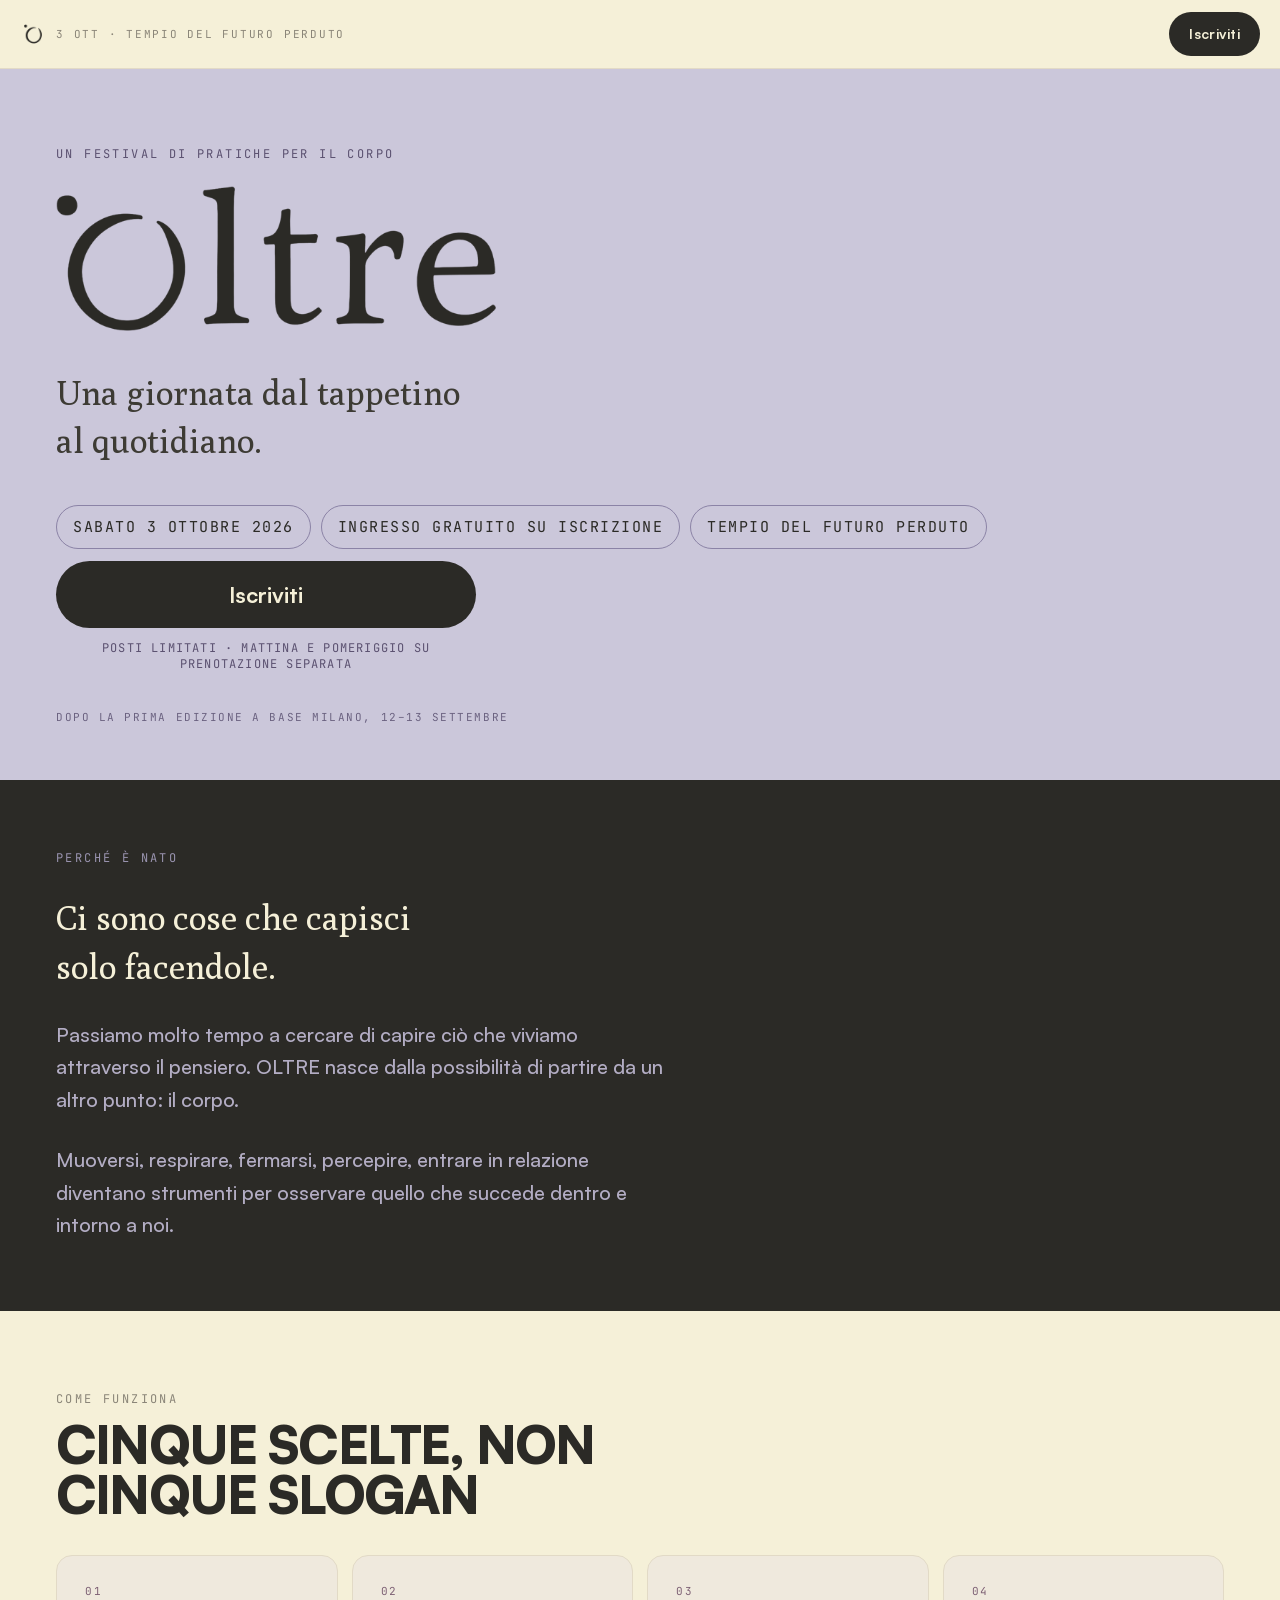
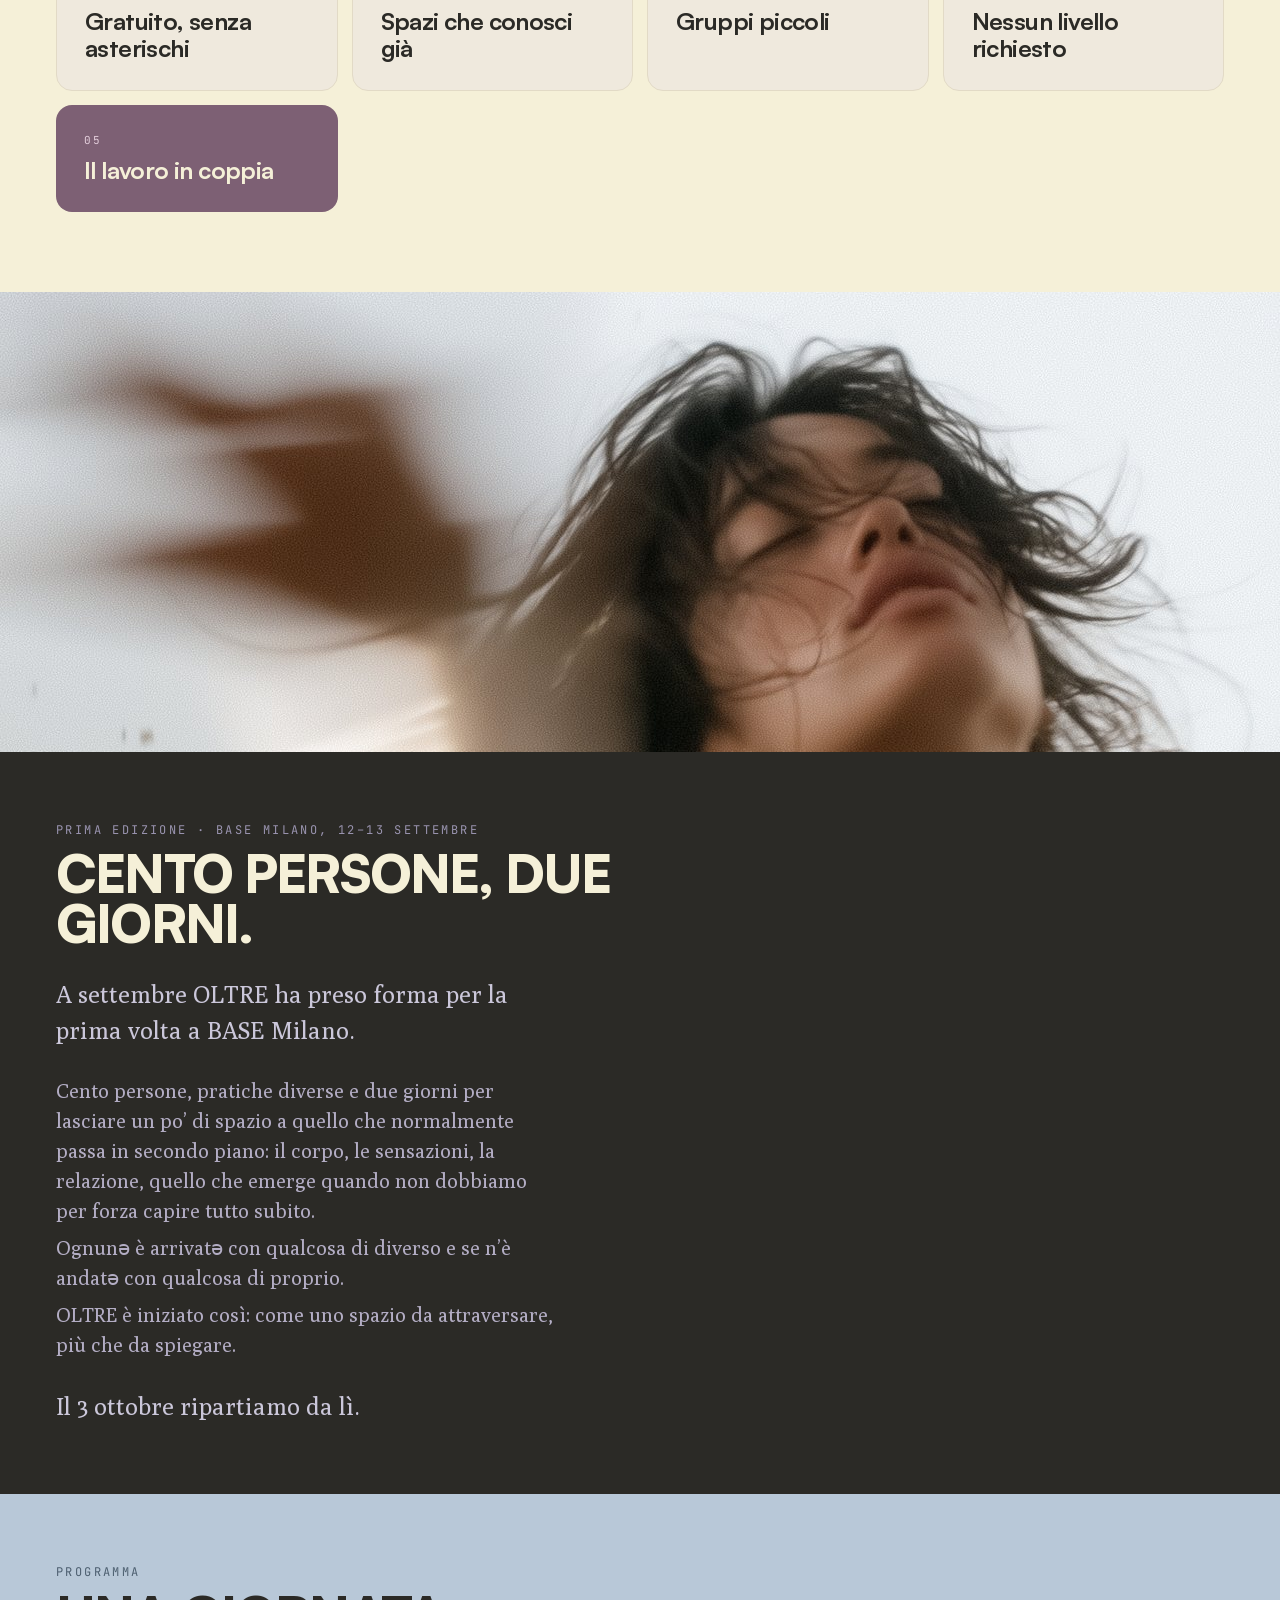
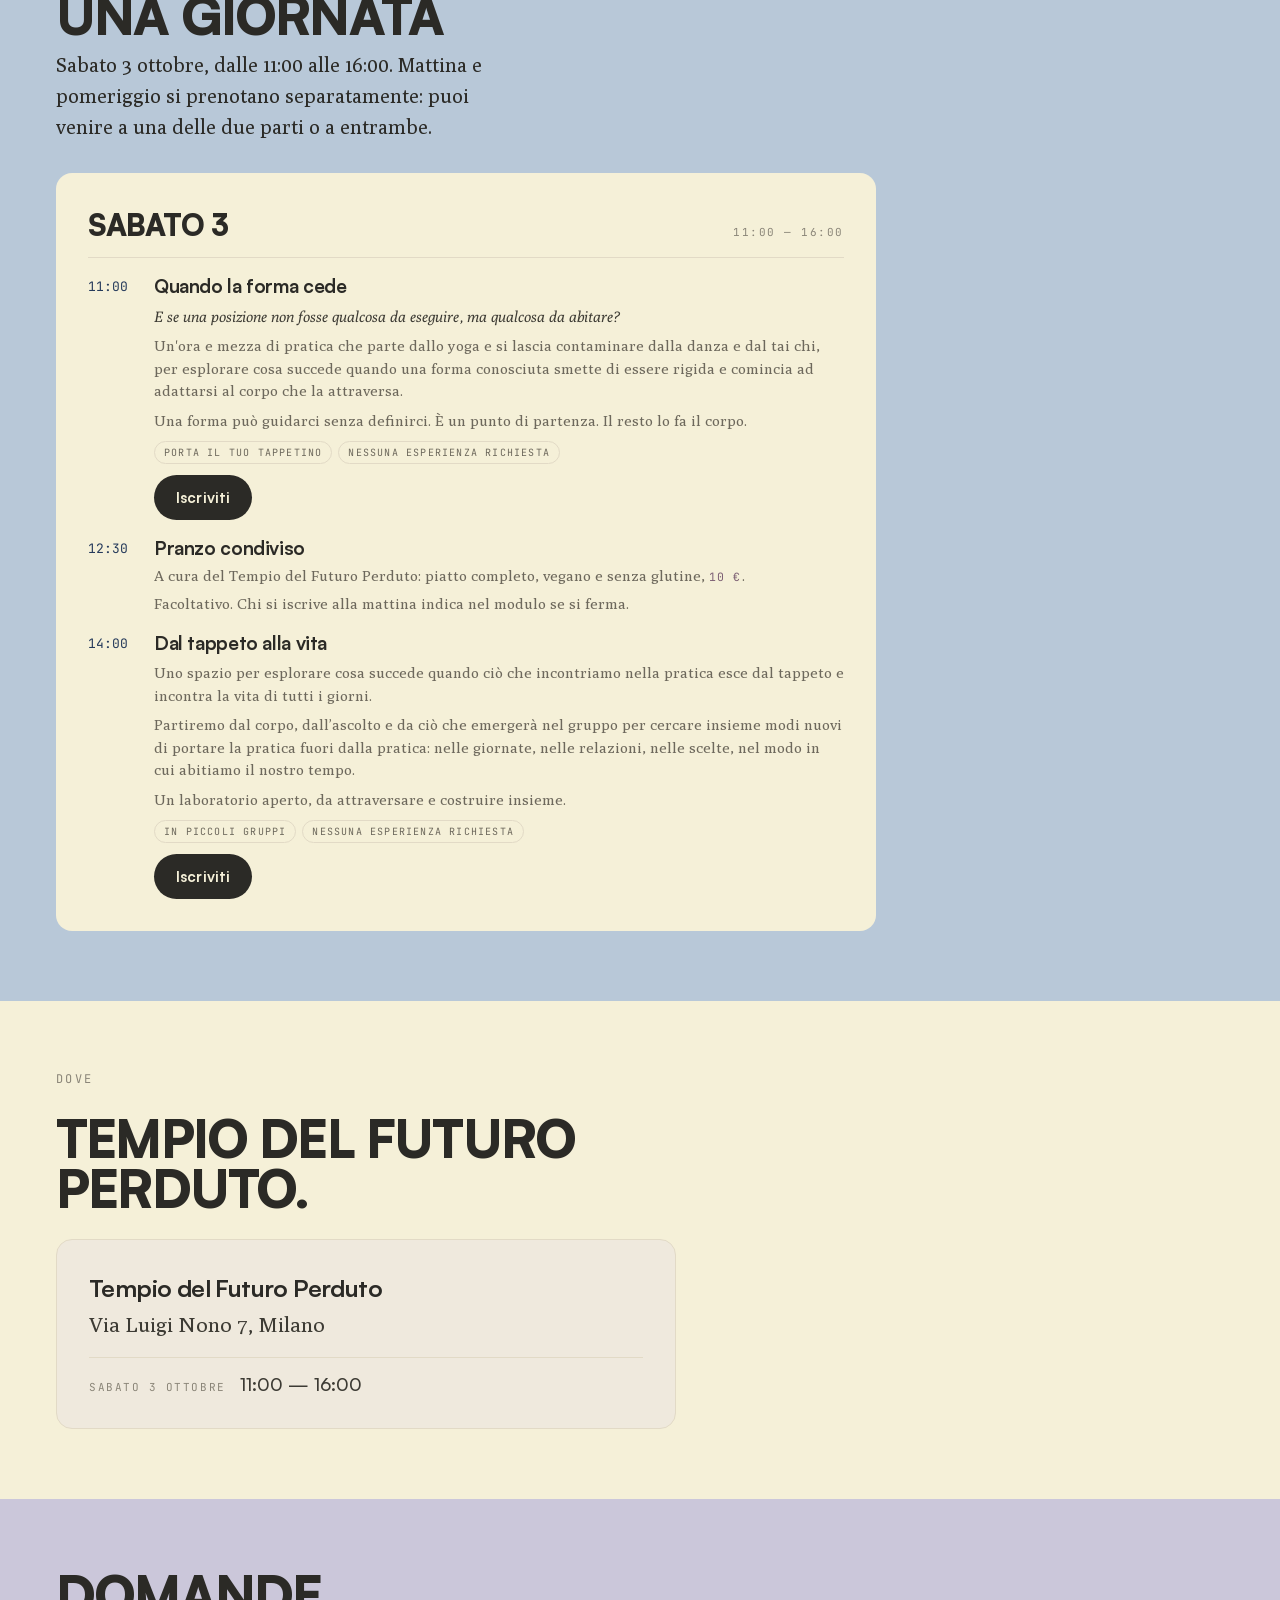
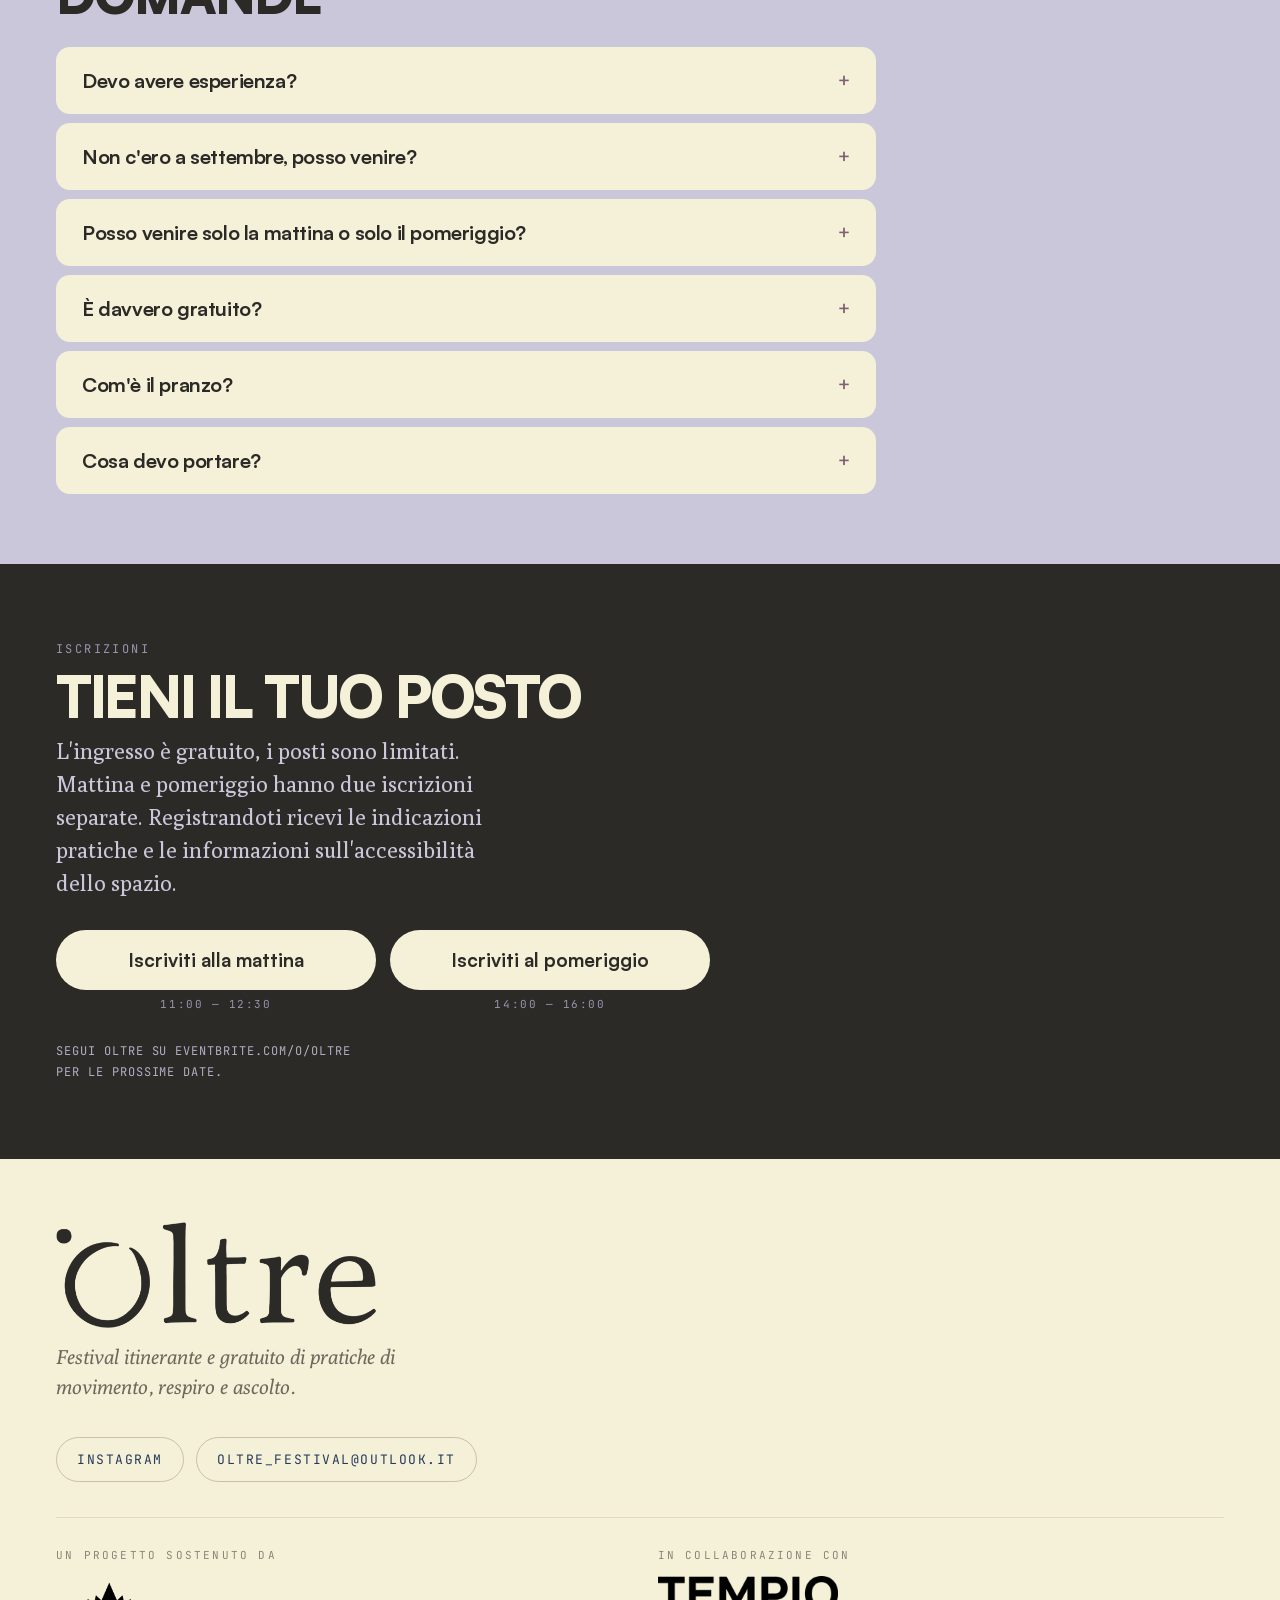
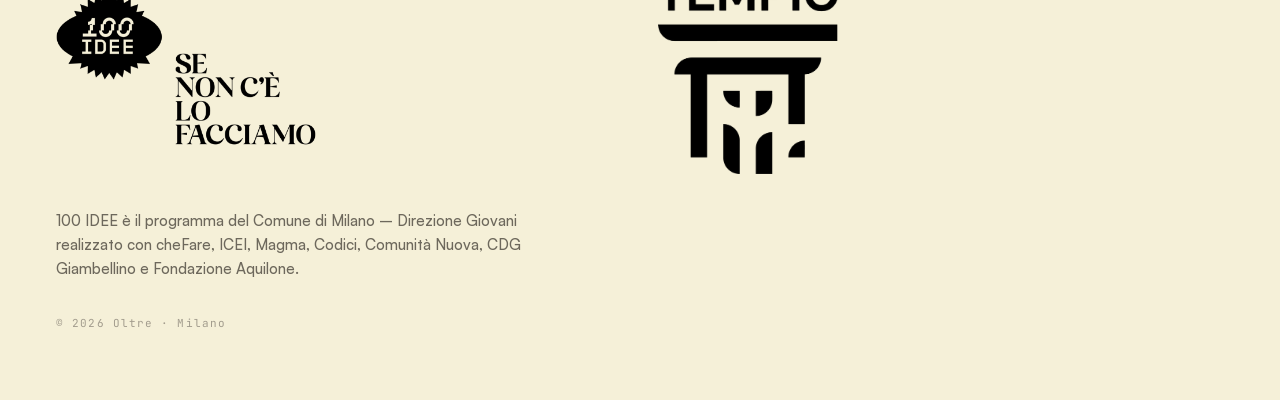
==== index.html @ e4380d8c "Collegati i due eventi Eventbrite, pomeriggio fino alle 16, via 'Niente altro' I bottoni 'Iscriviti'" ====
<!DOCTYPE html>
<html lang="it">
<head>
<meta charset="utf-8">
<meta name="viewport" content="width=device-width, initial-scale=1">
<title>OLTRE · Una giornata dal tappetino al quotidiano · 3 ottobre, Tempio del Futuro Perduto</title>
<meta name="description" content="Festival itinerante e gratuito di pratiche di movimento, respiro e ascolto. Sabato 3 ottobre 2026 al Tempio del Futuro Perduto, Milano. Ingresso gratuito su iscrizione, posti limitati.">

<!-- ============================================================
     VERIFICA DEL DOMINIO PER META
     Serve SOLO se NON verifichi il dominio con il metodo DNS.
     Se usi il DNS, lascia tutto commentato come adesso.
     Altrimenti: togli i due segni di commento dalla riga qui sotto
     e incolla dentro content="" il codice che ti da Meta.
     ============================================================ -->
<!-- <meta name="facebook-domain-verification" content="" /> -->

<link rel="preconnect" href="https://fonts.googleapis.com">
<link rel="preconnect" href="https://fonts.gstatic.com" crossorigin="">
<link href="https://fonts.googleapis.com/css2?family=Poly:ital@0;1&amp;family=JetBrains+Mono:wght@400&amp;display=swap" rel="stylesheet">
<link rel="stylesheet" href="fonts/satoshi.css">

<!-- Impostazioni del sito: codici di misurazione, evento Eventbrite,
     costo del pranzo. E' l'unico file che devi modificare. -->
<script src="config.js"></script>

<style>
  html { -webkit-text-size-adjust:100%; scroll-behavior:smooth; scrollbar-width:none; }
  html::-webkit-scrollbar { width:0; height:0; }
  body { margin:0; background:#F5F0D8; overflow-x:hidden; }
  a { color:#253A5B; text-decoration:none; }
  a:hover { color:#7D6074; }
  summary { list-style:none; cursor:pointer; }
  summary::-webkit-details-marker { display:none; }
  details[open] .sign { transform:rotate(45deg); }
  .sign { transition:transform .18s ease; }

  /* stati hover (nel file di design erano attributi style-hover) */
  .hv-viola:hover { background:#7D6074; color:#F5F0D8; }
  .hv-lilla:hover { background:#CBC7DA; color:#2B2A26; }

  /* la scritta nella barra in alto si accorcia sugli schermi stretti */
  .solo-stretto { display:none; }
  @media (max-width: 520px) {
    .solo-largo { display:none; }
    .solo-stretto { display:inline; }
  }

  /* gli elementi nascosti hanno uno style inline con display:
     serve !important perche' l'attributo hidden abbia effetto */
  [hidden] { display: none !important; }
</style>

<!-- ============================================================
     PIXEL META
     Non fa nulla finche' metaPixelId in config.js e' vuoto:
     niente richieste di rete, niente errori in console.
     ============================================================ -->
<script>
(function () {
  var cfg = window.OLTRE_CONFIG || {};
  var pixelId = String(cfg.metaPixelId || '').trim();
  if (!pixelId) return;            // pixel non configurato: si esce in silenzio

  !function (f, b, e, v, n, t, s) {
    if (f.fbq) return; n = f.fbq = function () {
      n.callMethod ? n.callMethod.apply(n, arguments) : n.queue.push(arguments);
    };
    if (!f._fbq) f._fbq = n;
    n.push = n; n.loaded = !0; n.version = '2.0'; n.queue = [];
    t = b.createElement(e); t.async = !0; t.src = v;
    s = b.getElementsByTagName(e)[0]; s.parentNode.insertBefore(t, s);
  }(window, document, 'script', 'https://connect.facebook.net/en_US/fbevents.js');

  fbq('init', pixelId);
  fbq('track', 'PageView');
})();
</script>

<!-- ============================================================
     GOOGLE ANALYTICS (GA4)
     Non fa nulla finche' googleAnalyticsId in config.js e' vuoto:
     niente richieste di rete, niente errori in console.
     La visita alla pagina (page_view) viene contata da sola.
     ============================================================ -->
<script>
(function () {
  var cfg  = window.OLTRE_CONFIG || {};
  var gaId = String(cfg.googleAnalyticsId || '').trim();
  if (!gaId) return;               // analytics non configurato: si esce in silenzio

  window.dataLayer = window.dataLayer || [];
  window.gtag = function () { window.dataLayer.push(arguments); };
  window.gtag('js', new Date());
  window.gtag('config', gaId);

  var t = document.createElement('script');
  t.async = true;
  t.src = 'https://www.googletagmanager.com/gtag/js?id=' + encodeURIComponent(gaId);
  document.head.appendChild(t);
})();
</script>
</head>
<body>
<div style="font-family:'Satoshi',sans-serif; color:#2B2A26; background:#F5F0D8; width:100%; box-sizing:border-box;" lang="it">

  <div style="position:sticky; top:0; z-index:20; background:#F5F0D8; border-bottom:1px solid #e2dac6; padding:12px 20px; display:flex; align-items:center; justify-content:space-between; gap:16px;">
    <a href="#top" style="display:flex; align-items:center; gap:10px; min-width:0;">
      <img src="img/symbol-ink.png" alt="Oltre" style="width:26px; height:auto; display:block; flex-shrink:0;">
      <span style="font-family:'JetBrains Mono',monospace; font-size:11px; letter-spacing:0.16em; text-transform:uppercase; color:#8a8578; white-space:nowrap; overflow:hidden; text-overflow:ellipsis;"><span class="solo-largo">3 ott · Tempio del Futuro Perduto</span><span class="solo-stretto">3 ott · Tempio</span></span>
    </a>
    <a id="iscriviti-barra" data-iscriviti href="#iscriviti" style="font-family:'Satoshi Bold','Satoshi',sans-serif; font-weight:400; font-size:14px; letter-spacing:0.02em; background:#2B2A26; color:#F5F0D8; padding:12px 20px; border-radius:100px; min-height:44px; box-sizing:border-box; display:flex; align-items:center; flex-shrink:0;" class="hv-viola">Iscriviti</a>
  </div>

  <section id="top" style="background:#CBC7DA; padding:clamp(38px,7.8vw,77px) clamp(20px,5.5vw,56px) clamp(31px,6.1vw,56px); box-sizing:border-box; display:flex; flex-direction:column; gap:clamp(24px,4.3vw,38px);">
    <div style="display:flex; flex-direction:column; gap:clamp(16px,3vw,24px);">
      <span style="font-family:'JetBrains Mono',monospace; font-size:12px; letter-spacing:0.2em; text-transform:uppercase; color:#5b5170;">Un festival di pratiche per il corpo</span>
      <img src="img/logo-oltre.png" alt="Oltre" style="width:min(84%,440px); height:auto; display:block;">
    </div>
    <p style="font-family:'Poly',serif; font-size:clamp(21px,5vw,34px); line-height:1.4; color:#3d3b34; margin:0; max-width:24ch; text-wrap:pretty;">Una giornata dal tappetino al quotidiano.</p>
    <div style="display:flex; flex-direction:column; gap:12px; padding-top:3px;">
      <div style="display:flex; flex-wrap:wrap; gap:10px;">
        <span style="font-family:'JetBrains Mono',monospace; font-size:clamp(12px,3vw,15px); letter-spacing:0.1em; text-transform:uppercase; border:1px solid #8b83a6; padding:11px 16px; border-radius:100px;">Sabato 3 ottobre 2026</span>
        <span style="font-family:'JetBrains Mono',monospace; font-size:clamp(12px,3vw,15px); letter-spacing:0.1em; text-transform:uppercase; border:1px solid #8b83a6; padding:11px 16px; border-radius:100px;">Ingresso gratuito su iscrizione</span>
        <span style="font-family:'JetBrains Mono',monospace; font-size:clamp(12px,3vw,15px); letter-spacing:0.1em; text-transform:uppercase; border:1px solid #8b83a6; padding:11px 16px; border-radius:100px;">Tempio del Futuro Perduto</span>
      </div>
      <a id="iscriviti-hero" data-iscriviti href="#iscriviti" style="font-family:'Satoshi Bold','Satoshi',sans-serif; font-weight:400; font-size:clamp(17px,4.4vw,22px); background:#2B2A26; color:#F5F0D8; padding:19px 28px; border-radius:100px; text-align:center; min-height:56px; box-sizing:border-box; display:flex; align-items:center; justify-content:center; max-width:420px;" class="hv-viola">Iscriviti</a>
      <span style="font-family:'JetBrains Mono',monospace; font-size:12px; letter-spacing:0.1em; text-transform:uppercase; color:#5b5170; max-width:420px; text-align:center;">Posti limitati · Mattina e pomeriggio su prenotazione separata</span>
    </div>
    <span style="font-family:'JetBrains Mono',monospace; font-size:11px; letter-spacing:0.14em; text-transform:uppercase; color:#6b6280;">Dopo la prima edizione a BASE Milano, 12–13 settembre</span>
  </section>

  <section style="background:#2B2A26; padding:clamp(35px,7vw,70px) clamp(20px,5.5vw,56px); box-sizing:border-box; display:flex; flex-direction:column; gap:clamp(19px,3.5vw,28px);">
    <span style="font-family:'JetBrains Mono',monospace; font-size:12px; letter-spacing:0.2em; text-transform:uppercase; color:#9a94b0;">Perché è nato</span>
    <p style="font-family:'Poly',serif; font-size:clamp(21px,5.2vw,34px); line-height:1.42; color:#F5F0D8; margin:0; max-width:32ch; text-wrap:pretty;">Ci sono cose che capisci solo facendole.</p>
    <p style="font-family:'Satoshi Medium','Satoshi',sans-serif; font-weight:400; font-size:clamp(15px,3.9vw,20px); line-height:1.62; color:#b3adc4; margin:0; max-width:44ch; text-wrap:pretty;">Passiamo molto tempo a cercare di capire ciò che viviamo attraverso il pensiero. OLTRE nasce dalla possibilità di partire da un altro punto: il corpo.</p>
    <p style="font-family:'Satoshi Medium','Satoshi',sans-serif; font-weight:400; font-size:clamp(15px,3.9vw,20px); line-height:1.62; color:#b3adc4; margin:0; max-width:44ch; text-wrap:pretty;">Muoversi, respirare, fermarsi, percepire, entrare in relazione diventano strumenti per osservare quello che succede dentro e intorno a noi.</p>
  </section>

  <section style="background:#F5F0D8; padding:clamp(40px,8vw,80px) clamp(20px,5.5vw,56px); box-sizing:border-box; display:flex; flex-direction:column; gap:clamp(24px,4.5vw,36px);">
    <div style="display:flex; flex-direction:column; gap:12px;">
      <span style="font-family:'JetBrains Mono',monospace; font-size:12px; letter-spacing:0.2em; text-transform:uppercase; color:#8a8578;">Come funziona</span>
      <h2 style="font-family:'Satoshi Black','Satoshi',sans-serif; font-weight:400; font-size:clamp(28px,7vw,52px); line-height:0.96; letter-spacing:-0.035em; text-transform:uppercase; margin:0; max-width:20ch;">Cinque scelte, non cinque slogan</h2>
    </div>
    <div style="display:grid; grid-template-columns:repeat(auto-fit,minmax(min(100%,280px),1fr)); gap:14px;">
      <div style="background:#efe9dd; border:1px solid #e2dac6; border-radius:16px; padding:clamp(20px,5vw,28px); display:flex; flex-direction:column; gap:10px;">
        <span style="font-family:'JetBrains Mono',monospace; font-size:11px; letter-spacing:0.16em; color:#7D6074;">01</span>
        <h3 style="font-family:'Satoshi Bold','Satoshi',sans-serif; font-weight:400; font-size:clamp(19px,4.6vw,24px); line-height:1.12; letter-spacing:-0.025em; margin:0;">Gratuito, senza asterischi</h3>
      </div>
      <div style="background:#efe9dd; border:1px solid #e2dac6; border-radius:16px; padding:clamp(20px,5vw,28px); display:flex; flex-direction:column; gap:10px;">
        <span style="font-family:'JetBrains Mono',monospace; font-size:11px; letter-spacing:0.16em; color:#7D6074;">02</span>
        <h3 style="font-family:'Satoshi Bold','Satoshi',sans-serif; font-weight:400; font-size:clamp(19px,4.6vw,24px); line-height:1.12; letter-spacing:-0.025em; margin:0;">Spazi che conosci già</h3>
      </div>
      <div style="background:#efe9dd; border:1px solid #e2dac6; border-radius:16px; padding:clamp(20px,5vw,28px); display:flex; flex-direction:column; gap:10px;">
        <span style="font-family:'JetBrains Mono',monospace; font-size:11px; letter-spacing:0.16em; color:#7D6074;">03</span>
        <h3 style="font-family:'Satoshi Bold','Satoshi',sans-serif; font-weight:400; font-size:clamp(19px,4.6vw,24px); line-height:1.12; letter-spacing:-0.025em; margin:0;">Gruppi piccoli</h3>
      </div>
      <div style="background:#efe9dd; border:1px solid #e2dac6; border-radius:16px; padding:clamp(20px,5vw,28px); display:flex; flex-direction:column; gap:10px;">
        <span style="font-family:'JetBrains Mono',monospace; font-size:11px; letter-spacing:0.16em; color:#7D6074;">04</span>
        <h3 style="font-family:'Satoshi Bold','Satoshi',sans-serif; font-weight:400; font-size:clamp(19px,4.6vw,24px); line-height:1.12; letter-spacing:-0.025em; margin:0;">Nessun livello richiesto</h3>
      </div>
      <div style="background:#7D6074; border-radius:16px; padding:clamp(20px,5vw,28px); display:flex; flex-direction:column; gap:10px;">
        <span style="font-family:'JetBrains Mono',monospace; font-size:11px; letter-spacing:0.16em; color:#e4cfdc;">05</span>
        <h3 style="font-family:'Satoshi Bold','Satoshi',sans-serif; font-weight:400; font-size:clamp(19px,4.6vw,24px); line-height:1.12; letter-spacing:-0.025em; margin:0; color:#F5F0D8;">Il lavoro in coppia</h3>
      </div>
    </div>
  </section>

  <section id="prima-edizione" style="background:#2B2A26;">
    <div style="width:100%; height:clamp(240px,54vw,460px); background:#221f1c; position:relative; overflow:hidden;">
      <img src="img/foto-hero.jpg" alt="Una persona in movimento durante la prima edizione" loading="lazy" decoding="async" style="position:absolute; inset:0; width:100%; height:100%; object-fit:cover; object-position:56% 36%; display:block;">
    </div>
    <div style="padding:clamp(35px,7vw,70px) clamp(20px,5.5vw,56px); box-sizing:border-box; display:flex; flex-direction:column; gap:clamp(19px,3.5vw,28px);">
      <div style="display:flex; flex-direction:column; gap:10px;">
        <span style="font-family:'JetBrains Mono',monospace; font-size:12px; letter-spacing:0.2em; text-transform:uppercase; color:#9a94b0;">Prima edizione · BASE Milano, 12–13 settembre</span>
        <h2 style="font-family:'Satoshi Black','Satoshi',sans-serif; font-weight:400; font-size:clamp(28px,7vw,52px); line-height:0.96; letter-spacing:-0.035em; text-transform:uppercase; margin:0; color:#F5F0D8; max-width:18ch;">Cento persone, due giorni.</h2>
      </div>
      <p style="font-family:'Poly',serif; font-size:clamp(17px,4.2vw,24px); line-height:1.5; color:#CBC7DA; margin:0; max-width:38ch; text-wrap:pretty;">A settembre OLTRE ha preso forma per la prima volta a BASE Milano.</p>
      <div style="display:flex; flex-direction:column; gap:7px; max-width:46ch;">
        <span style="font-family:'Poly',serif; font-size:clamp(16px,4vw,20px); line-height:1.5; color:#b3adc4; text-wrap:pretty;">Cento persone, pratiche diverse e due giorni per lasciare un po’ di spazio a quello che normalmente passa in secondo piano: il corpo, le sensazioni, la relazione, quello che emerge quando non dobbiamo per forza capire tutto subito.</span>
        <span style="font-family:'Poly',serif; font-size:clamp(16px,4vw,20px); line-height:1.5; color:#b3adc4; text-wrap:pretty;">Ognunə è arrivatə con qualcosa di diverso e se n’è andatə con qualcosa di proprio.</span>
        <span style="font-family:'Poly',serif; font-size:clamp(16px,4vw,20px); line-height:1.5; color:#b3adc4; text-wrap:pretty;">OLTRE è iniziato così: come uno spazio da attraversare, più che da spiegare.</span>
      </div>
      <p style="font-family:'Poly',serif; font-size:clamp(17px,4.2vw,24px); line-height:1.5; color:#CBC7DA; margin:0; max-width:38ch; text-wrap:pretty;">Il 3 ottobre ripartiamo da lì.</p>
    </div>
  </section>

  <section id="programma" style="background:#B8C8D8; padding:clamp(35px,7vw,70px) clamp(20px,5.5vw,56px); box-sizing:border-box; display:flex; flex-direction:column; gap:clamp(21px,3.9vw,31px);">
    <div style="display:flex; flex-direction:column; gap:10px;">
      <span style="font-family:'JetBrains Mono',monospace; font-size:12px; letter-spacing:0.2em; text-transform:uppercase; color:#4d5f70;">Programma</span>
      <h2 style="font-family:'Satoshi Black','Satoshi',sans-serif; font-weight:400; font-size:clamp(28px,7vw,52px); line-height:0.96; letter-spacing:-0.035em; text-transform:uppercase; margin:0;">Una giornata</h2>
      <p style="font-family:'Poly',serif; font-size:clamp(16px,4vw,20px); line-height:1.55; color:#2B2A26; margin:0; max-width:42ch; text-wrap:pretty;">Sabato 3 ottobre, dalle 11:00 alle 16:00. Mattina e pomeriggio si prenotano separatamente: puoi venire a una delle due parti o a entrambe.</p>
    </div>
    <div style="background:#F5F0D8; border-radius:16px; padding:clamp(20px,5vw,32px); display:flex; flex-direction:column; gap:17px; max-width:820px; box-sizing:border-box;">
      <div style="display:flex; align-items:baseline; justify-content:space-between; gap:12px; border-bottom:1px solid #e2dac6; padding-bottom:12px;">
        <span style="font-family:'Satoshi Black','Satoshi',sans-serif; font-weight:400; font-size:clamp(22px,5.4vw,30px); letter-spacing:-0.03em; text-transform:uppercase;">Sabato 3</span>
        <span style="font-family:'JetBrains Mono',monospace; font-size:11px; letter-spacing:0.14em; text-transform:uppercase; color:#8a8578;">11:00 — 16:00</span>
      </div>
      <div style="display:flex; flex-direction:column; gap:17px;">


        <div style="display:flex; gap:14px;">
          <span style="font-family:'JetBrains Mono',monospace; font-size:13px; color:#253A5B; min-width:52px; padding-top:3px;">11:00</span>
          <div style="display:flex; flex-direction:column; gap:7px;">
            <span style="font-family:'Satoshi Bold','Satoshi',sans-serif; font-weight:400; font-size:clamp(16px,4.1vw,19px); letter-spacing:-0.02em; line-height:1.22;">Quando la forma cede</span>
            <span style="font-family:'Poly',serif; font-style:italic; font-size:15px; line-height:1.5; color:#3d3b34;">E se una posizione non fosse qualcosa da eseguire, ma qualcosa da abitare?</span>
            <span style="font-family:'Poly',serif; font-size:15px; line-height:1.5; color:#6d685c;">Un'ora e mezza di pratica che parte dallo yoga e si lascia contaminare dalla danza e dal tai chi, per esplorare cosa succede quando una forma conosciuta smette di essere rigida e comincia ad adattarsi al corpo che la attraversa.</span>
            <span style="font-family:'Poly',serif; font-size:15px; line-height:1.5; color:#6d685c;">Una forma può guidarci senza definirci. È un punto di partenza. Il resto lo fa il corpo.</span>
            <div style="display:flex; flex-wrap:wrap; gap:6px; padding-top:2px;"><span style="font-family:'JetBrains Mono',monospace; font-size:10px; letter-spacing:0.12em; text-transform:uppercase; color:#6d685c; border:1px solid #e2dac6; padding:4px 9px; border-radius:40px;">Porta il tuo tappetino</span><span style="font-family:'JetBrains Mono',monospace; font-size:10px; letter-spacing:0.12em; text-transform:uppercase; color:#6d685c; border:1px solid #e2dac6; padding:4px 9px; border-radius:40px;">Nessuna esperienza richiesta</span></div>
            <a id="iscriviti-programma-mattina" data-iscriviti data-evento="mattina" href="#iscriviti" style="font-family:'Satoshi Bold','Satoshi',sans-serif; font-weight:400; font-size:15px; letter-spacing:0.01em; background:#2B2A26; color:#F5F0D8; padding:12px 22px; border-radius:100px; min-height:44px; box-sizing:border-box; display:inline-flex; align-items:center; align-self:flex-start; margin-top:4px;" class="hv-viola">Iscriviti</a>
          </div>
        </div>

        <div style="display:flex; gap:14px;">
          <span style="font-family:'JetBrains Mono',monospace; font-size:13px; color:#253A5B; min-width:52px; padding-top:3px;">12:30</span>
          <div style="display:flex; flex-direction:column; gap:5px;">
            <span style="font-family:'Satoshi Bold','Satoshi',sans-serif; font-weight:400; font-size:clamp(16px,4.1vw,19px); letter-spacing:-0.02em; line-height:1.22;">Pranzo condiviso</span>
            <span style="font-family:'Poly',serif; font-size:15px; line-height:1.5; color:#6d685c;">A cura del Tempio del Futuro Perduto: piatto completo, vegano e senza glutine<span data-costo-pranzo></span>.</span>
            <span style="font-family:'Poly',serif; font-size:15px; line-height:1.5; color:#6d685c;">Facoltativo. Chi si iscrive alla mattina indica nel modulo se si ferma.</span>
          </div>
        </div>

        <div style="display:flex; gap:14px;">
          <span style="font-family:'JetBrains Mono',monospace; font-size:13px; color:#253A5B; min-width:52px; padding-top:3px;">14:00</span>
          <div style="display:flex; flex-direction:column; gap:7px;">
            <span style="font-family:'Satoshi Bold','Satoshi',sans-serif; font-weight:400; font-size:clamp(16px,4.1vw,19px); letter-spacing:-0.02em; line-height:1.22;">Dal tappeto alla vita</span>
            <span style="font-family:'Poly',serif; font-size:15px; line-height:1.5; color:#6d685c;">Uno spazio per esplorare cosa succede quando ciò che incontriamo nella pratica esce dal tappeto e incontra la vita di tutti i giorni.</span>
            <span style="font-family:'Poly',serif; font-size:15px; line-height:1.5; color:#6d685c;">Partiremo dal corpo, dall’ascolto e da ciò che emergerà nel gruppo per cercare insieme modi nuovi di portare la pratica fuori dalla pratica: nelle giornate, nelle relazioni, nelle scelte, nel modo in cui abitiamo il nostro tempo.</span>
            <span style="font-family:'Poly',serif; font-size:15px; line-height:1.5; color:#6d685c;">Un laboratorio aperto, da attraversare e costruire insieme.</span>
            <div style="display:flex; flex-wrap:wrap; gap:6px; padding-top:2px;"><span style="font-family:'JetBrains Mono',monospace; font-size:10px; letter-spacing:0.12em; text-transform:uppercase; color:#6d685c; border:1px solid #e2dac6; padding:4px 9px; border-radius:40px;">In piccoli gruppi</span><span style="font-family:'JetBrains Mono',monospace; font-size:10px; letter-spacing:0.12em; text-transform:uppercase; color:#6d685c; border:1px solid #e2dac6; padding:4px 9px; border-radius:40px;">Nessuna esperienza richiesta</span></div>
            <a id="iscriviti-programma-pomeriggio" data-iscriviti data-evento="pomeriggio" href="#iscriviti" style="font-family:'Satoshi Bold','Satoshi',sans-serif; font-weight:400; font-size:15px; letter-spacing:0.01em; background:#2B2A26; color:#F5F0D8; padding:12px 22px; border-radius:100px; min-height:44px; box-sizing:border-box; display:inline-flex; align-items:center; align-self:flex-start; margin-top:4px;" class="hv-viola">Iscriviti</a>
          </div>
        </div>


      </div>
    </div>
  </section>

  <section id="dove" style="background:#F5F0D8; padding:clamp(35px,7vw,70px) clamp(20px,5.5vw,56px); box-sizing:border-box; display:flex; flex-direction:column; gap:clamp(17px,3.5vw,26px);">
    <span style="font-family:'JetBrains Mono',monospace; font-size:12px; letter-spacing:0.2em; text-transform:uppercase; color:#8a8578;">Dove</span>
    <h2 style="font-family:'Satoshi Black','Satoshi',sans-serif; font-weight:400; font-size:clamp(28px,7vw,52px); line-height:0.96; letter-spacing:-0.035em; text-transform:uppercase; margin:0; max-width:18ch;">Tempio del Futuro Perduto.</h2>
    <div style="background:#efe9dd; border:1px solid #e2dac6; border-radius:16px; padding:clamp(22px,5vw,32px); display:flex; flex-direction:column; gap:16px; max-width:620px; box-sizing:border-box;">
      <div style="display:flex; flex-direction:column; gap:5px;">
        <span style="font-family:'Satoshi Bold','Satoshi',sans-serif; font-weight:400; font-size:clamp(19px,4.6vw,24px); letter-spacing:-0.025em;">Tempio del Futuro Perduto</span>
        <span style="font-family:'Poly',serif; font-size:clamp(17px,4.2vw,21px); line-height:1.5; color:#3d3b34;">Via Luigi Nono 7, Milano</span>
      </div>
      <div style="display:flex; gap:14px; align-items:baseline; border-top:1px solid #e2dac6; padding-top:14px;">
        <span style="font-family:'JetBrains Mono',monospace; font-size:11px; letter-spacing:0.14em; text-transform:uppercase; color:#8a8578; min-width:88px;">Sabato 3 ottobre</span>
        <span style="font-family:'Satoshi Medium','Satoshi',sans-serif; font-weight:400; font-size:clamp(15px,3.9vw,18px); color:#3d3b34;">11:00 — 16:00</span>
      </div>
    </div>
  </section>

  <section id="faq" style="background:#CBC7DA; padding:clamp(35px,7vw,70px) clamp(20px,5.5vw,56px); box-sizing:border-box; display:flex; flex-direction:column; gap:clamp(19px,3.5vw,28px);">
    <h2 style="font-family:'Satoshi Black','Satoshi',sans-serif; font-weight:400; font-size:clamp(28px,7vw,52px); line-height:0.96; letter-spacing:-0.035em; text-transform:uppercase; margin:0;">Domande</h2>
    <div style="display:flex; flex-direction:column; gap:9px; max-width:820px;">
      <details style="background:#F5F0D8; border-radius:14px; padding:0 clamp(18px,4.5vw,26px);">
        <summary style="display:flex; align-items:center; justify-content:space-between; gap:16px; padding:20px 0; min-height:44px; box-sizing:border-box; font-family:'Satoshi Bold','Satoshi',sans-serif; font-weight:400; font-size:clamp(16px,4.1vw,20px); letter-spacing:-0.02em;">Devo avere esperienza?<span class="sign" style="font-family:'JetBrains Mono',monospace; font-size:20px; color:#7D6074; flex-shrink:0;">+</span></summary>
        <p style="font-family:'Poly',serif; font-size:clamp(15px,3.9vw,18px); line-height:1.6; color:#5f5b51; margin:0; padding:0 0 19px; max-width:46ch; text-wrap:pretty;">No. Le pratiche sono pensate per chi non ne ha mai fatta una. Chi guida accompagna un'esplorazione, non insegna una forma da eseguire correttamente.</p>
      </details>
      <details style="background:#F5F0D8; border-radius:14px; padding:0 clamp(18px,4.5vw,26px);">
        <summary style="display:flex; align-items:center; justify-content:space-between; gap:16px; padding:20px 0; min-height:44px; box-sizing:border-box; font-family:'Satoshi Bold','Satoshi',sans-serif; font-weight:400; font-size:clamp(16px,4.1vw,20px); letter-spacing:-0.02em;">Non c'ero a settembre, posso venire?<span class="sign" style="font-family:'JetBrains Mono',monospace; font-size:20px; color:#7D6074; flex-shrink:0;">+</span></summary>
        <p style="font-family:'Poly',serif; font-size:clamp(15px,3.9vw,18px); line-height:1.6; color:#5f5b51; margin:0; padding:0 0 19px; max-width:46ch; text-wrap:pretty;">Sì. La giornata è aperta a chi ha partecipato alla prima edizione e a chi arriva per la prima volta.</p>
      </details>
      <details style="background:#F5F0D8; border-radius:14px; padding:0 clamp(18px,4.5vw,26px);">
        <summary style="display:flex; align-items:center; justify-content:space-between; gap:16px; padding:20px 0; min-height:44px; box-sizing:border-box; font-family:'Satoshi Bold','Satoshi',sans-serif; font-weight:400; font-size:clamp(16px,4.1vw,20px); letter-spacing:-0.02em;">Posso venire solo la mattina o solo il pomeriggio?<span class="sign" style="font-family:'JetBrains Mono',monospace; font-size:20px; color:#7D6074; flex-shrink:0;">+</span></summary>
        <p style="font-family:'Poly',serif; font-size:clamp(15px,3.9vw,18px); line-height:1.6; color:#5f5b51; margin:0; padding:0 0 19px; max-width:46ch; text-wrap:pretty;">Sì. Sono due iscrizioni separate: prenoti quello che ti interessa, o entrambi.</p>
      </details>
      <details style="background:#F5F0D8; border-radius:14px; padding:0 clamp(18px,4.5vw,26px);">
        <summary style="display:flex; align-items:center; justify-content:space-between; gap:16px; padding:20px 0; min-height:44px; box-sizing:border-box; font-family:'Satoshi Bold','Satoshi',sans-serif; font-weight:400; font-size:clamp(16px,4.1vw,20px); letter-spacing:-0.02em;">È davvero gratuito?<span class="sign" style="font-family:'JetBrains Mono',monospace; font-size:20px; color:#7D6074; flex-shrink:0;">+</span></summary>
        <p style="font-family:'Poly',serif; font-size:clamp(15px,3.9vw,18px); line-height:1.6; color:#5f5b51; margin:0; padding:0 0 19px; max-width:46ch; text-wrap:pretty;">Sì, nessun contributo, nessuna offerta consigliata, nessuna tessera. L'unica cosa a parte è il pranzo, facoltativo: 10 €, a cura del Tempio del Futuro Perduto.</p>
      </details>
      <details style="background:#F5F0D8; border-radius:14px; padding:0 clamp(18px,4.5vw,26px);">
        <summary style="display:flex; align-items:center; justify-content:space-between; gap:16px; padding:20px 0; min-height:44px; box-sizing:border-box; font-family:'Satoshi Bold','Satoshi',sans-serif; font-weight:400; font-size:clamp(16px,4.1vw,20px); letter-spacing:-0.02em;">Com'è il pranzo?<span class="sign" style="font-family:'JetBrains Mono',monospace; font-size:20px; color:#7D6074; flex-shrink:0;">+</span></summary>
        <p style="font-family:'Poly',serif; font-size:clamp(15px,3.9vw,18px); line-height:1.6; color:#5f5b51; margin:0; padding:0 0 19px; max-width:46ch; text-wrap:pretty;">Un piatto completo, vegano e senza glutine, preparato dal Tempio del Futuro Perduto. Costa 10 € e si paga sul posto. È facoltativo.</p>
      </details>
      <details style="background:#F5F0D8; border-radius:14px; padding:0 clamp(18px,4.5vw,26px);">
        <summary style="display:flex; align-items:center; justify-content:space-between; gap:16px; padding:20px 0; min-height:44px; box-sizing:border-box; font-family:'Satoshi Bold','Satoshi',sans-serif; font-weight:400; font-size:clamp(16px,4.1vw,20px); letter-spacing:-0.02em;">Cosa devo portare?<span class="sign" style="font-family:'JetBrains Mono',monospace; font-size:20px; color:#7D6074; flex-shrink:0;">+</span></summary>
        <p style="font-family:'Poly',serif; font-size:clamp(15px,3.9vw,18px); line-height:1.6; color:#5f5b51; margin:0; padding:0 0 19px; max-width:46ch; text-wrap:pretty;">Per la mattina il tuo tappetino, abiti comodi e una bottiglia d'acqua. Per il pomeriggio bastano abiti comodi e acqua.</p>
      </details>
    </div>
  </section>

  <section id="iscriviti" style="background:#2B2A26; padding:clamp(38px,7.8vw,77px) clamp(20px,5.5vw,56px); box-sizing:border-box; display:flex; flex-direction:column; gap:clamp(21px,3.9vw,30px);">
    <div style="display:flex; flex-direction:column; gap:12px;">
      <span style="font-family:'JetBrains Mono',monospace; font-size:12px; letter-spacing:0.2em; text-transform:uppercase; color:#9a94b0;">Iscrizioni</span>
      <h2 style="font-family:'Satoshi Black','Satoshi',sans-serif; font-weight:400; font-size:clamp(30px,7.6vw,58px); line-height:0.94; letter-spacing:-0.04em; text-transform:uppercase; margin:0; color:#F5F0D8; max-width:18ch;">Tieni il tuo posto</h2>
      <p style="font-family:'Poly',serif; font-size:clamp(17px,4.2vw,22px); line-height:1.5; color:#CBC7DA; margin:0; max-width:38ch; text-wrap:pretty;">L'ingresso è gratuito, i posti sono limitati. Mattina e pomeriggio hanno due iscrizioni separate. Registrandoti ricevi le indicazioni pratiche e le informazioni sull'accessibilità dello spazio.</p>
    </div>
    <div style="display:flex; flex-wrap:wrap; gap:14px;">
      <div style="display:flex; flex-direction:column; gap:7px; flex:1 1 240px; max-width:320px;">
        <a id="iscriviti-fondo-mattina" data-iscriviti data-evento="mattina" href="#iscriviti" style="font-family:'Satoshi Bold','Satoshi',sans-serif; font-weight:400; font-size:clamp(16px,4vw,19px); background:#F5F0D8; color:#2B2A26; padding:17px 24px; border-radius:100px; text-align:center; min-height:56px; box-sizing:border-box; display:flex; align-items:center; justify-content:center;" class="hv-lilla">Iscriviti alla mattina</a>
        <span style="font-family:'JetBrains Mono',monospace; font-size:11px; letter-spacing:0.14em; text-transform:uppercase; color:#9a94b0; text-align:center;">11:00 — 12:30</span>
      </div>
      <div style="display:flex; flex-direction:column; gap:7px; flex:1 1 240px; max-width:320px;">
        <a id="iscriviti-fondo-pomeriggio" data-iscriviti data-evento="pomeriggio" href="#iscriviti" style="font-family:'Satoshi Bold','Satoshi',sans-serif; font-weight:400; font-size:clamp(16px,4vw,19px); background:#F5F0D8; color:#2B2A26; padding:17px 24px; border-radius:100px; text-align:center; min-height:56px; box-sizing:border-box; display:flex; align-items:center; justify-content:center;" class="hv-lilla">Iscriviti al pomeriggio</a>
        <span style="font-family:'JetBrains Mono',monospace; font-size:11px; letter-spacing:0.14em; text-transform:uppercase; color:#9a94b0; text-align:center;">14:00 — 16:00</span>
      </div>
    </div>
    <span style="font-family:'JetBrains Mono',monospace; font-size:12px; line-height:1.7; letter-spacing:0.08em; text-transform:uppercase; color:#b3adc4; max-width:44ch;">Segui Oltre su eventbrite.com/o/oltre per le prossime date.</span>
  </section>

  <footer style="background:#F5F0D8; padding:clamp(35px,7vw,63px) clamp(20px,5.5vw,56px) clamp(70px,12.2vw,63px); box-sizing:border-box; display:flex; flex-direction:column; gap:clamp(24px,4.3vw,35px);">
    <div style="display:flex; flex-direction:column; gap:14px;">
      <img src="img/logo-oltre.png" alt="Oltre" style="width:min(78%,320px); height:auto; display:block;">
      <p style="font-family:'Poly',serif; font-style:italic; font-size:clamp(16px,4vw,20px); line-height:1.5; color:#6d685c; margin:0; max-width:34ch;">Festival itinerante e gratuito di pratiche di movimento, respiro e ascolto.</p>
    </div>
    <div style="display:flex; flex-wrap:wrap; gap:12px;">
      <a href="https://www.instagram.com/oltre_festival/" target="_blank" rel="noopener" style="font-family:'JetBrains Mono',monospace; font-size:13px; letter-spacing:0.12em; text-transform:uppercase; border:1px solid #c9c0ac; border-radius:100px; padding:13px 20px; min-height:44px; box-sizing:border-box; display:flex; align-items:center;">Instagram</a>
      <a href="mailto:oltre_festival@outlook.it" style="font-family:'JetBrains Mono',monospace; font-size:13px; letter-spacing:0.12em; text-transform:uppercase; border:1px solid #c9c0ac; border-radius:100px; padding:13px 20px; min-height:44px; box-sizing:border-box; display:flex; align-items:center;">oltre_festival@outlook.it</a>
    </div>
    <div style="display:grid; grid-template-columns:repeat(auto-fit,minmax(min(100%,260px),1fr)); gap:clamp(21px,3.5vw,35px); border-top:1px solid #e2dac6; padding-top:clamp(21px,4.3vw,30px);">
      <div style="display:flex; flex-direction:column; gap:14px;">
        <span style="font-family:'JetBrains Mono',monospace; font-size:11px; letter-spacing:0.2em; text-transform:uppercase; color:#8a8578;">Un progetto sostenuto da</span>
        <img src="img/logo-100idee.png" alt="100 IDEE — Se non c'è, lo facciamo" style="width:min(72%,260px); height:auto; display:block;">
      </div>
      <div style="display:flex; flex-direction:column; gap:14px;">
        <span style="font-family:'JetBrains Mono',monospace; font-size:11px; letter-spacing:0.2em; text-transform:uppercase; color:#8a8578;">In collaborazione con</span>
        <div style="display:flex; flex-wrap:wrap; align-items:center; gap:clamp(20px,4vw,32px);">
          <img src="img/logo-tempio.png" alt="Tempio del Futuro Perduto" style="width:min(48%,180px); height:auto; display:block;">
        </div>
      </div>
    </div>
    <p style="font-family:'Satoshi Medium','Satoshi',sans-serif; font-weight:400; font-size:clamp(13px,3.3vw,15px); line-height:1.6; color:#6d685c; margin:0; max-width:52ch; text-wrap:pretty;">100 IDEE è il programma del Comune di Milano – Direzione Giovani realizzato con cheFare, ICEI, Magma, Codici, Comunità Nuova, CDG Giambellino e Fondazione Aquilone.</p>
    <span style="font-family:'JetBrains Mono',monospace; font-size:11px; letter-spacing:0.1em; color:#a29c8d;">© 2026 Oltre · Milano</span>
  </footer>

</div>
<script src="https://www.eventbrite.com/static/widgets/eb_widgets.js" async></script>
<script>
(function () {
  var cfg     = window.OLTRE_CONFIG || {};
  var pixelOn = !!String(cfg.metaPixelId || '').trim();
  var gaOn    = !!String(cfg.googleAnalyticsId || '').trim();

  var BASE_URL = 'https://www.eventbrite.it/e/';

  // Le due parti della giornata. Ogni bottone dice a quale appartiene
  // con l'attributo data-evento; i bottoni senza quell'attributo sono
  // semplici ancore che portano alla sezione delle iscrizioni.
  var EVENTI = {
    mattina:    { id: String(cfg.eventoIdMattina    || '').trim(), blocco: 'mattina-3-ottobre' },
    pomeriggio: { id: String(cfg.eventoIdPomeriggio || '').trim(), blocco: 'pomeriggio-3-ottobre' }
  };
  var BLOCCO_ANCORA = 'giornata-3-ottobre';

  var bottoni = document.querySelectorAll('[data-iscriviti]');

  // Invio di un evento a Google Analytics. Se GA non c'e', non fa nulla.
  function tracciaGA(nome, blocco, posizione) {
    if (!gaOn || typeof window.gtag !== 'function') return;
    window.gtag('event', nome, { workshop: blocco, posizione: posizione });
  }

  function tracciaMeta(nome, blocco, posizione) {
    if (!pixelOn || typeof window.fbq !== 'function') return;
    window.fbq('trackCustom', nome, { blocco: blocco, posizione: posizione });
  }

  // --- 1. Il costo del pranzo, se e' stato indicato --------------------------
  var costo = String(cfg.costoPranzo || '').trim();
  if (costo) {
    var slot = document.querySelector('[data-costo-pranzo]');
    if (slot) {
      slot.appendChild(document.createTextNode(', '));
      var ev = document.createElement('span');
      ev.setAttribute('style', "font-family:'JetBrains Mono',monospace; font-size:11.5px; letter-spacing:0.1em; text-transform:uppercase; color:#7D6074;");
      ev.textContent = costo;
      slot.appendChild(ev);
    }
  }

  // --- 2. href di sicurezza: se lo script Eventbrite non parte, il link
  //        porta comunque alla pagina dell'evento -----------------------------
  for (var i = 0; i < bottoni.length; i++) {
    var b = bottoni[i];
    var e = EVENTI[b.getAttribute('data-evento')];
    if (e && e.id) {
      b.setAttribute('href', BASE_URL + encodeURIComponent(e.id));
      b.setAttribute('rel', 'noopener');
    }
    // Senza data-evento, o con il codice ancora vuoto, il bottone resta
    // l'ancora a #iscriviti scritta nella pagina: nessun errore.
  }

  // Bottoni per cui il widget modale e' stato agganciato davvero.
  var conModale = {};

  // Punto della pagina in cui si stava leggendo quando si e' premuto il tasto.
  var posizioneSalvata = null;

  // --- 3. Tracciamento + blocco della navigazione quando il modale c'e' ------
  for (var j = 0; j < bottoni.length; j++) {
    (function (btn) {
      var id     = btn.id || 'senza-id';
      var parte  = btn.getAttribute('data-evento');
      var blocco = EVENTI[parte] ? EVENTI[parte].blocco : BLOCCO_ANCORA;

      btn.addEventListener('click', function (e) {
        posizioneSalvata = window.scrollY;

        tracciaMeta('IntenzioneIscrizione', blocco, id);
        tracciaGA('inizio_iscrizione', blocco, id);

        // Se il modale e' agganciato, si annulla il salto all'href:
        // altrimenti la pagina navigherebbe via mentre si apre la finestra.
        if (conModale[id]) e.preventDefault();
      });
    })(bottoni[j]);
  }

  // --- 3b. Non perdere il punto di lettura quando si apre la finestra --------
  // Aprendo il checkout, Eventbrite blocca lo scorrimento scrivendo
  // overflow:hidden sul body. In diversi browser quel blocco fa risalire
  // la pagina in cima, cosi' chiudendo la finestra ci si ritrova
  // all'inizio invece che sul punto che si stava guardando.
  (function () {
    function tornaAlPunto() {
      if (posizioneSalvata === null) return;
      if (Math.abs(window.scrollY - posizioneSalvata) < 3) return;  // non si e' mosso
      try {
        window.scrollTo({ top: posizioneSalvata, behavior: 'instant' });
      } catch (err) {
        window.scrollTo(0, posizioneSalvata);   // browser piu' vecchi
      }
    }

    if (typeof MutationObserver !== 'function') return;

    var bloccato = false;
    new MutationObserver(function () {
      var oraBloccato = document.body.style.overflow === 'hidden';

      if (oraBloccato && !bloccato) {
        bloccato = true;
        [0, 50, 100, 200, 350, 550, 800, 1100].forEach(function (ms) {
          setTimeout(tornaAlPunto, ms);
        });
      } else if (!oraBloccato && bloccato) {
        bloccato = false;             // finestra chiusa
        tornaAlPunto();
        posizioneSalvata = null;
      }
    }).observe(document.body, { attributes: true, attributeFilter: ['style'] });
  })();

  // --- 4. Aggancio del widget modale ----------------------------------------
  function inizializza() {
    for (var k = 0; k < bottoni.length; k++) {
      var btn   = bottoni[k];
      var id    = btn.id;
      var parte = btn.getAttribute('data-evento');
      var e     = EVENTI[parte];
      if (!id || !e || !e.id) continue;   // ancora, o codice non ancora inserito

      try {
        window.EBWidgets.createWidget({
          widgetType: 'checkout',
          eventId: e.id,
          modal: true,
          modalTriggerElementId: id,
          // colori del brand OLTRE, per non passare dal sito a una
          // finestra di iscrizione che sembra di un altro progetto
          themeSettings: {
            brandColor: '#7D6074',
            fontColor: '#2B2A26',
            background: '#FFFFFF'
          },
          // Eventbrite chiama questa funzione quando l'iscrizione e'
          // andata a buon fine dentro la finestra. E' l'unico modo di
          // sapere che il giro si e' chiuso: il resto avviene su
          // eventbrite.com, dove il nostro codice non arriva.
          onOrderComplete: (function (blocco, posizione) {
            return function () {
              tracciaGA('iscrizione_completata', blocco, posizione);
              tracciaMeta('IscrizioneCompletata', blocco, posizione);
            };
          })(e.blocco, id)
        });
        conModale[id] = true;
      } catch (err) {
        // Se il widget non si aggancia, il link resta valido: non si blocca nulla.
        conModale[id] = false;
      }
    }
  }

  // Se nessuno dei due codici e' stato inserito non serve attendere Eventbrite.
  if (!EVENTI.mattina.id && !EVENTI.pomeriggio.id) return;

  // Lo script Eventbrite e' async: si attende che EBWidgets esista.
  var tentativi = 0;
  (function attendi() {
    if (window.EBWidgets && typeof window.EBWidgets.createWidget === 'function') {
      inizializza();
      return;
    }
    if (++tentativi > 100) return;   // ~10s: si rinuncia, restano i link normali
    setTimeout(attendi, 100);
  })();
})();
</script>
</body>
</html>
---- fonts/satoshi.css ----
/* Satoshi — caricato da file .woff2 separati (non incorporati in base64). */

@font-face{font-family:'Satoshi';font-weight:400;font-style:normal;font-display:swap;src:url('Satoshi-Regular.woff2') format('woff2');}
@font-face{font-family:'Satoshi';font-weight:500;font-style:normal;font-display:swap;src:url('Satoshi-Medium.woff2') format('woff2');}
@font-face{font-family:'Satoshi';font-weight:700;font-style:normal;font-display:swap;src:url('Satoshi-Bold.woff2') format('woff2');}
@font-face{font-family:'Satoshi';font-weight:900;font-style:normal;font-display:swap;src:url('Satoshi-Black.woff2') format('woff2');}

/* Alias usati dal markup della pagina (es. font-family:'Satoshi Bold'). */
@font-face{font-family:'Satoshi Black';font-weight:400;font-style:normal;font-display:swap;src:url('Satoshi-Black.woff2') format('woff2');}
@font-face{font-family:'Satoshi Bold';font-weight:400;font-style:normal;font-display:swap;src:url('Satoshi-Bold.woff2') format('woff2');}
@font-face{font-family:'Satoshi Medium';font-weight:400;font-style:normal;font-display:swap;src:url('Satoshi-Medium.woff2') format('woff2');}
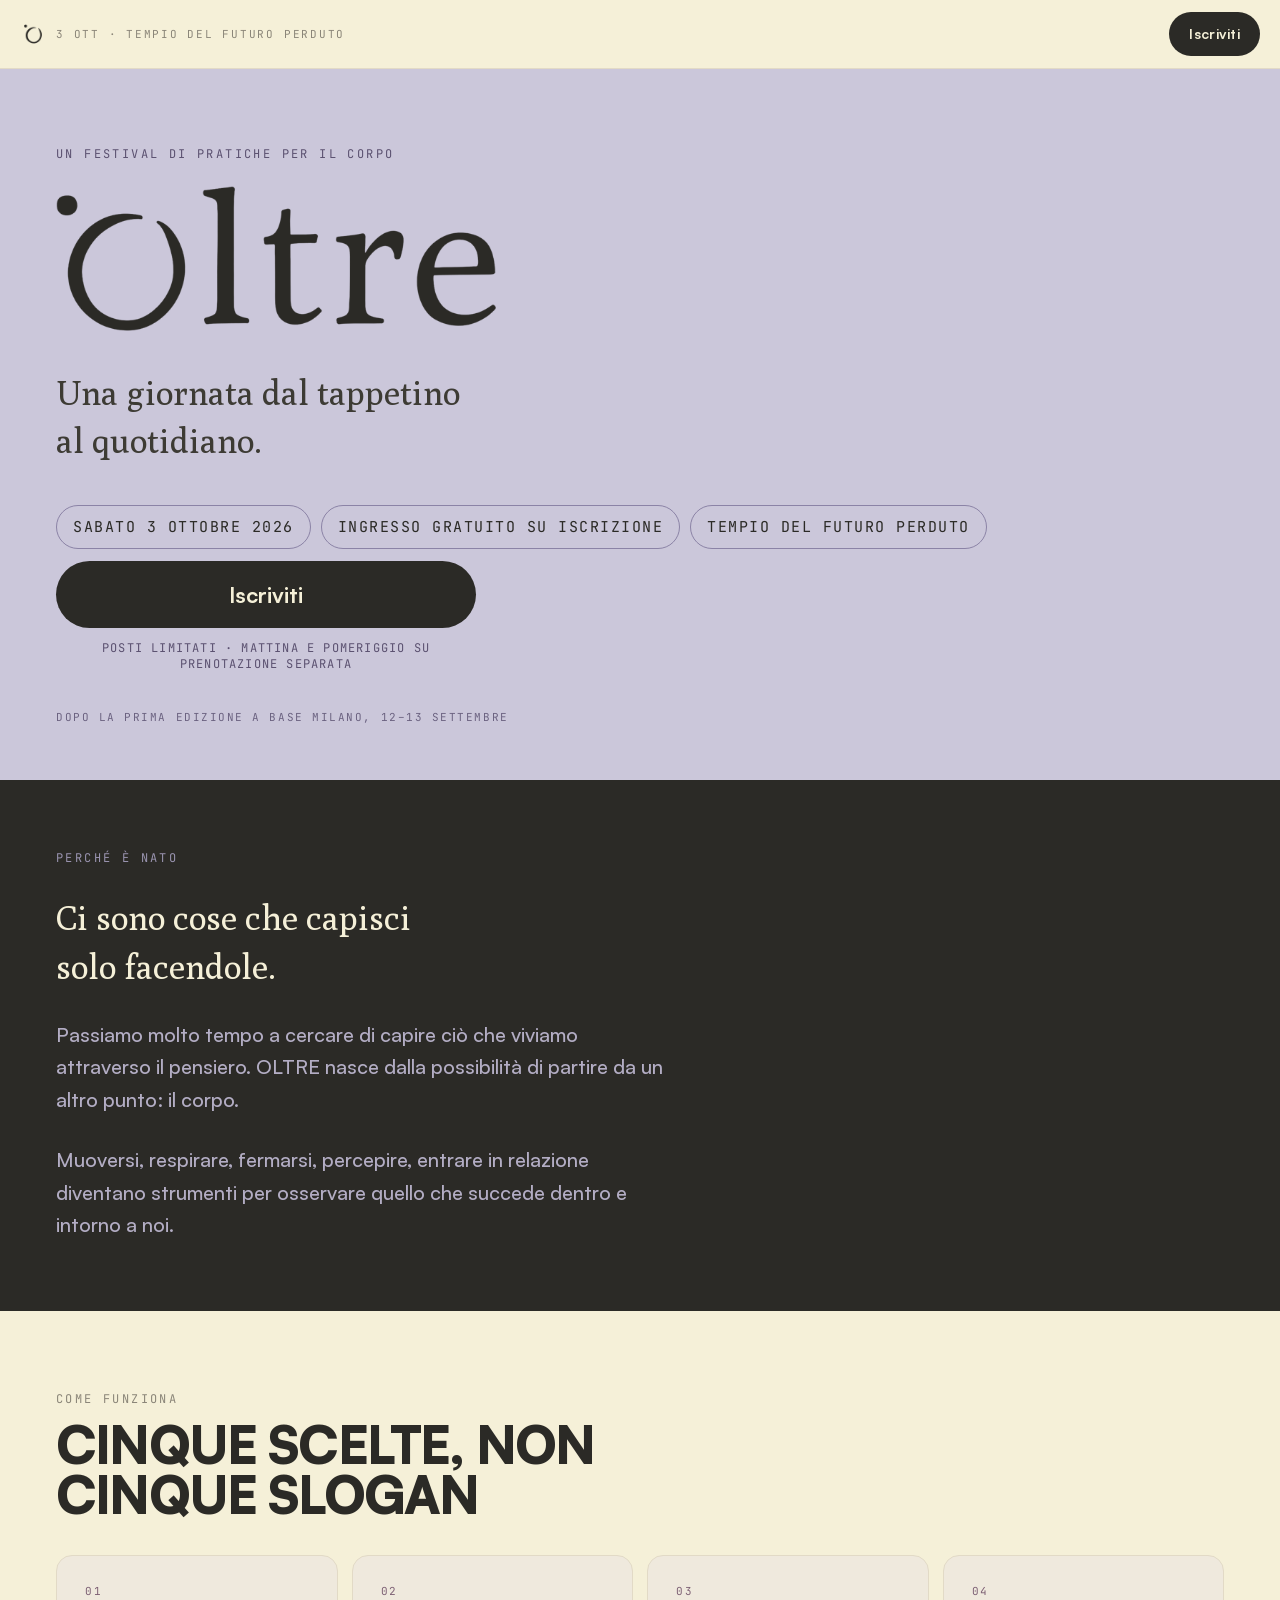
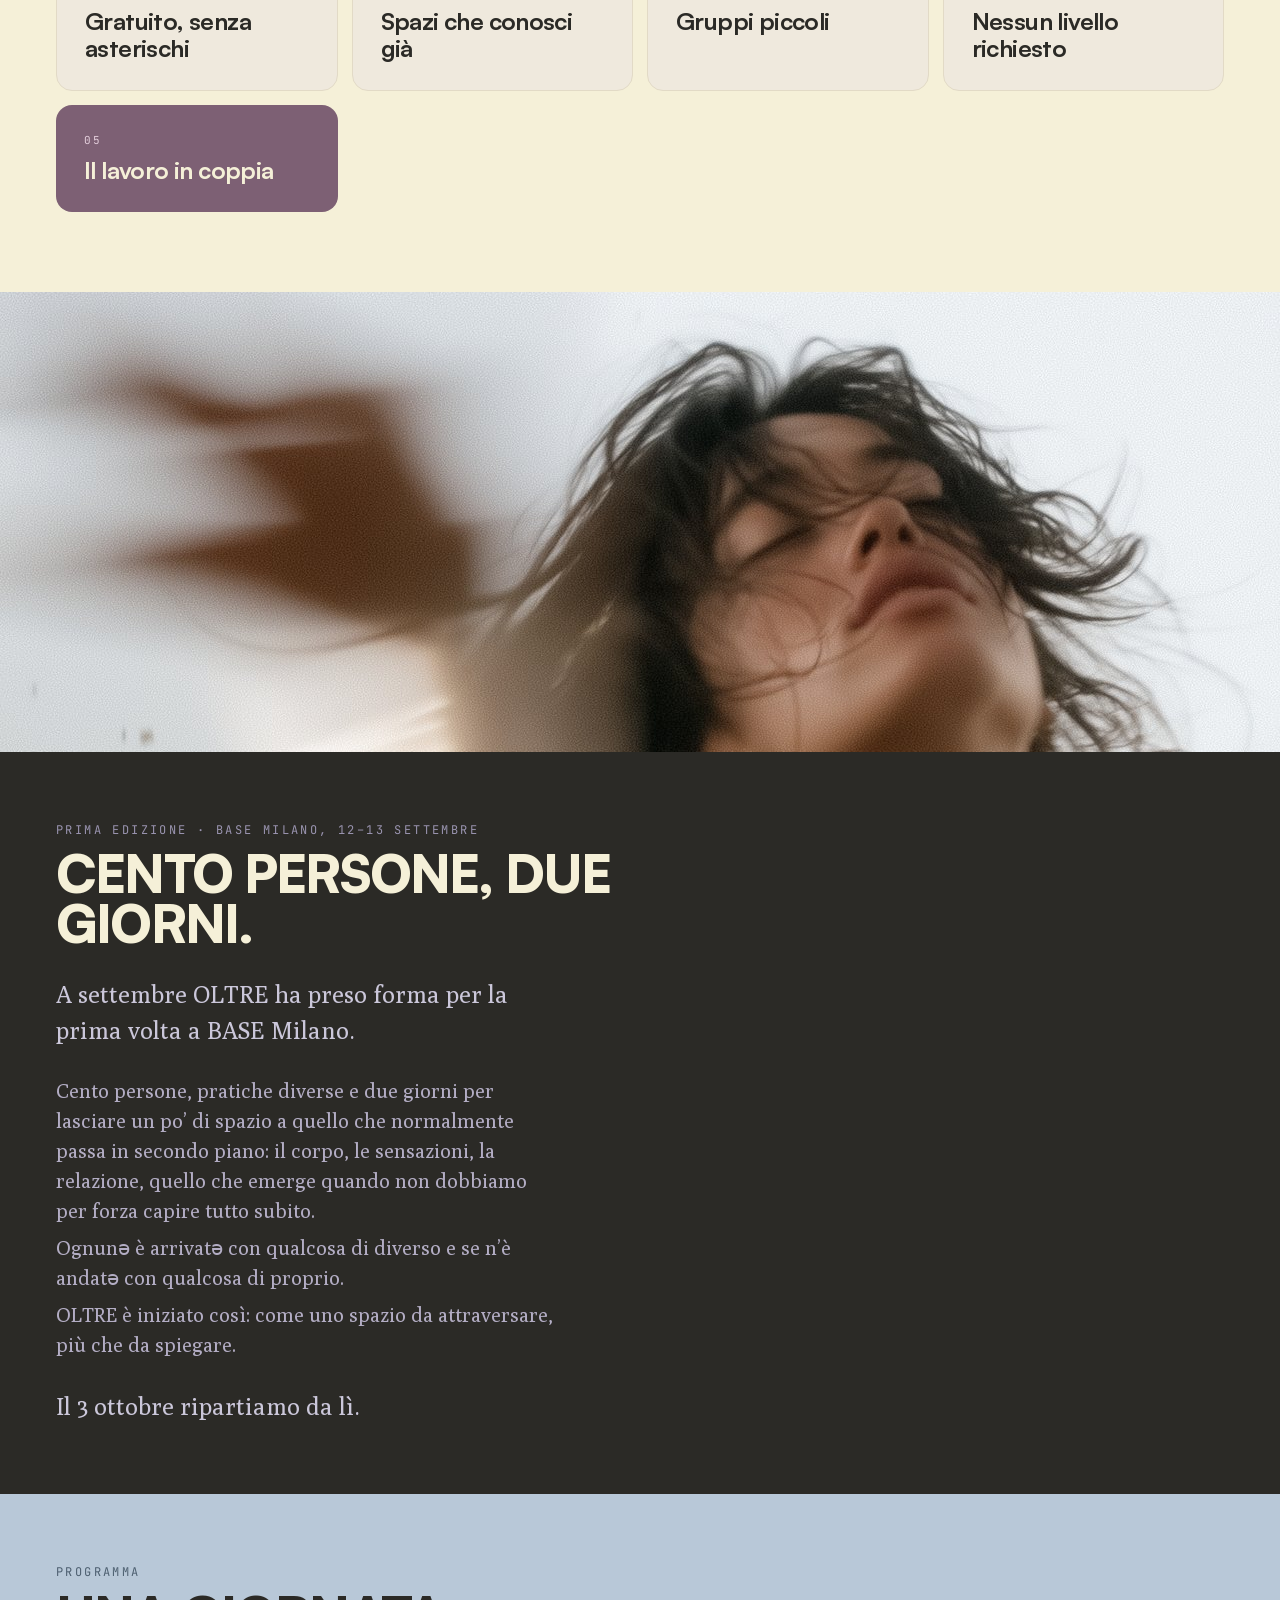
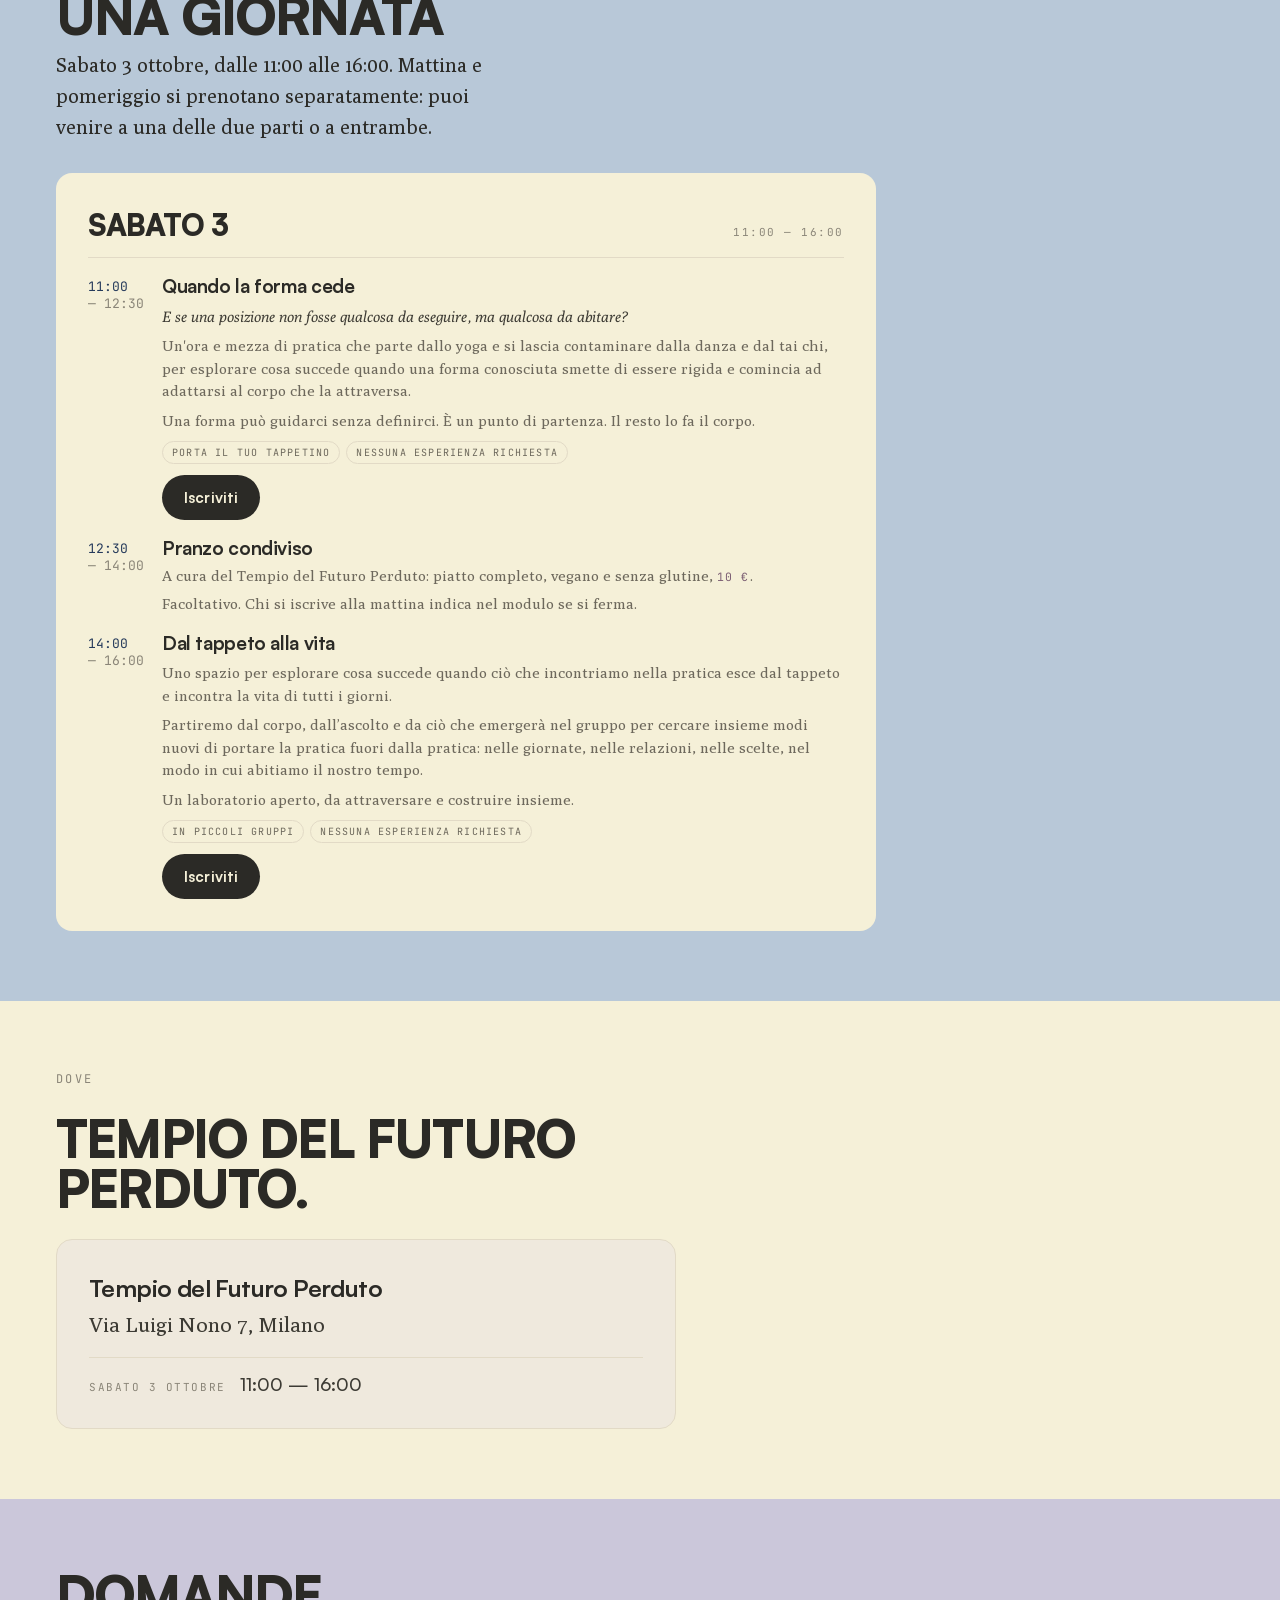
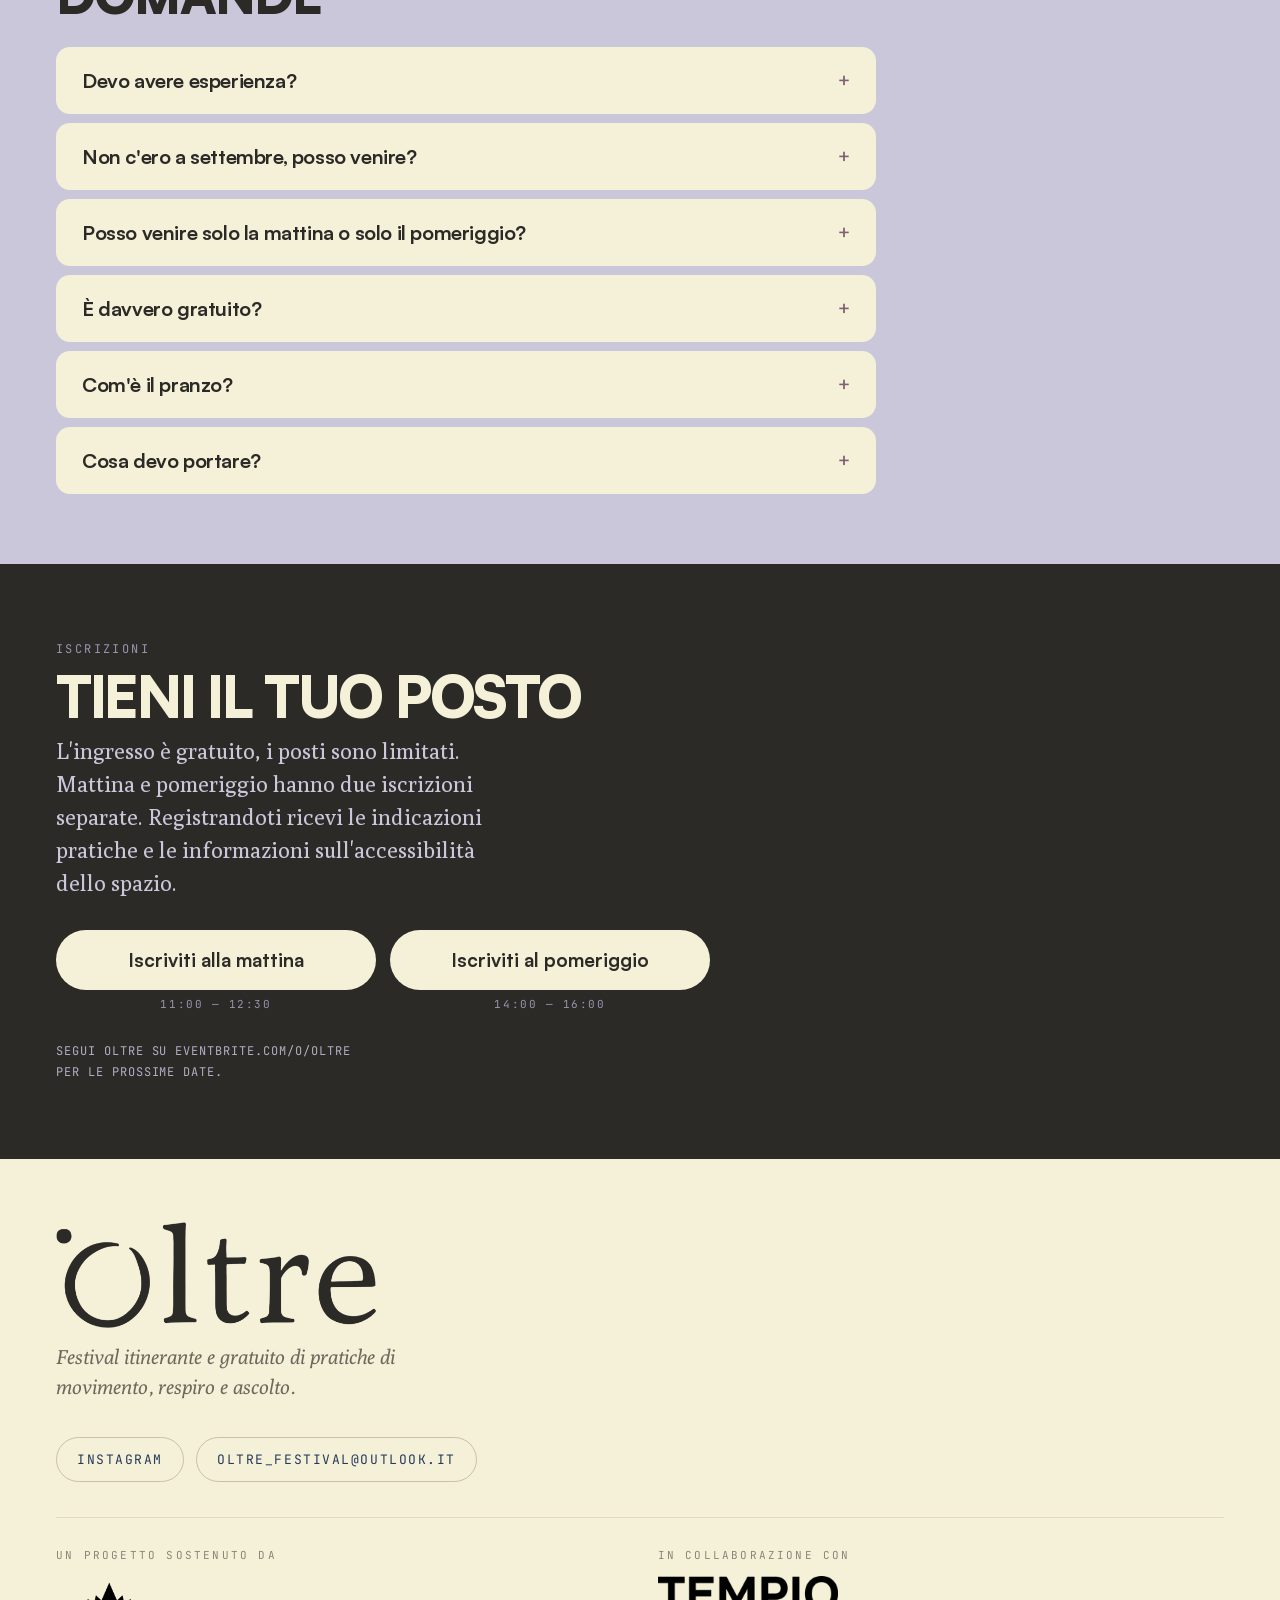
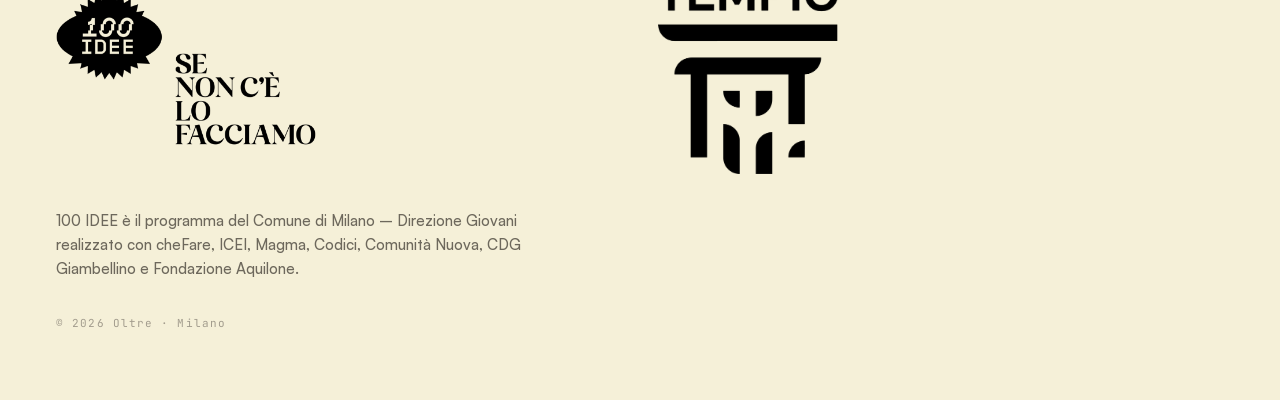
==== commit 87b241ae: "Il programma mostra anche l'ora di fine di ogni momento Co-Authored-By: Claude Opus 5 <noreply@anthr" ====
--- a/index.html
+++ b/index.html
@@ -200,7 +200,7 @@
 
 
         <div style="display:flex; gap:14px;">
-          <span style="font-family:'JetBrains Mono',monospace; font-size:13px; color:#253A5B; min-width:52px; padding-top:3px;">11:00</span>
+          <span style="font-family:'JetBrains Mono',monospace; font-size:13px; color:#253A5B; min-width:60px; padding-top:3px;">11:00<br><span style="color:#8a8578;">— 12:30</span></span>
           <div style="display:flex; flex-direction:column; gap:7px;">
             <span style="font-family:'Satoshi Bold','Satoshi',sans-serif; font-weight:400; font-size:clamp(16px,4.1vw,19px); letter-spacing:-0.02em; line-height:1.22;">Quando la forma cede</span>
             <span style="font-family:'Poly',serif; font-style:italic; font-size:15px; line-height:1.5; color:#3d3b34;">E se una posizione non fosse qualcosa da eseguire, ma qualcosa da abitare?</span>
@@ -212,7 +212,7 @@
         </div>
 
         <div style="display:flex; gap:14px;">
-          <span style="font-family:'JetBrains Mono',monospace; font-size:13px; color:#253A5B; min-width:52px; padding-top:3px;">12:30</span>
+          <span style="font-family:'JetBrains Mono',monospace; font-size:13px; color:#253A5B; min-width:60px; padding-top:3px;">12:30<br><span style="color:#8a8578;">— 14:00</span></span>
           <div style="display:flex; flex-direction:column; gap:5px;">
             <span style="font-family:'Satoshi Bold','Satoshi',sans-serif; font-weight:400; font-size:clamp(16px,4.1vw,19px); letter-spacing:-0.02em; line-height:1.22;">Pranzo condiviso</span>
             <span style="font-family:'Poly',serif; font-size:15px; line-height:1.5; color:#6d685c;">A cura del Tempio del Futuro Perduto: piatto completo, vegano e senza glutine<span data-costo-pranzo></span>.</span>
@@ -221,7 +221,7 @@
         </div>
 
         <div style="display:flex; gap:14px;">
-          <span style="font-family:'JetBrains Mono',monospace; font-size:13px; color:#253A5B; min-width:52px; padding-top:3px;">14:00</span>
+          <span style="font-family:'JetBrains Mono',monospace; font-size:13px; color:#253A5B; min-width:60px; padding-top:3px;">14:00<br><span style="color:#8a8578;">— 16:00</span></span>
           <div style="display:flex; flex-direction:column; gap:7px;">
             <span style="font-family:'Satoshi Bold','Satoshi',sans-serif; font-weight:400; font-size:clamp(16px,4.1vw,19px); letter-spacing:-0.02em; line-height:1.22;">Dal tappeto alla vita</span>
             <span style="font-family:'Poly',serif; font-size:15px; line-height:1.5; color:#6d685c;">Uno spazio per esplorare cosa succede quando ciò che incontriamo nella pratica esce dal tappeto e incontra la vita di tutti i giorni.</span>
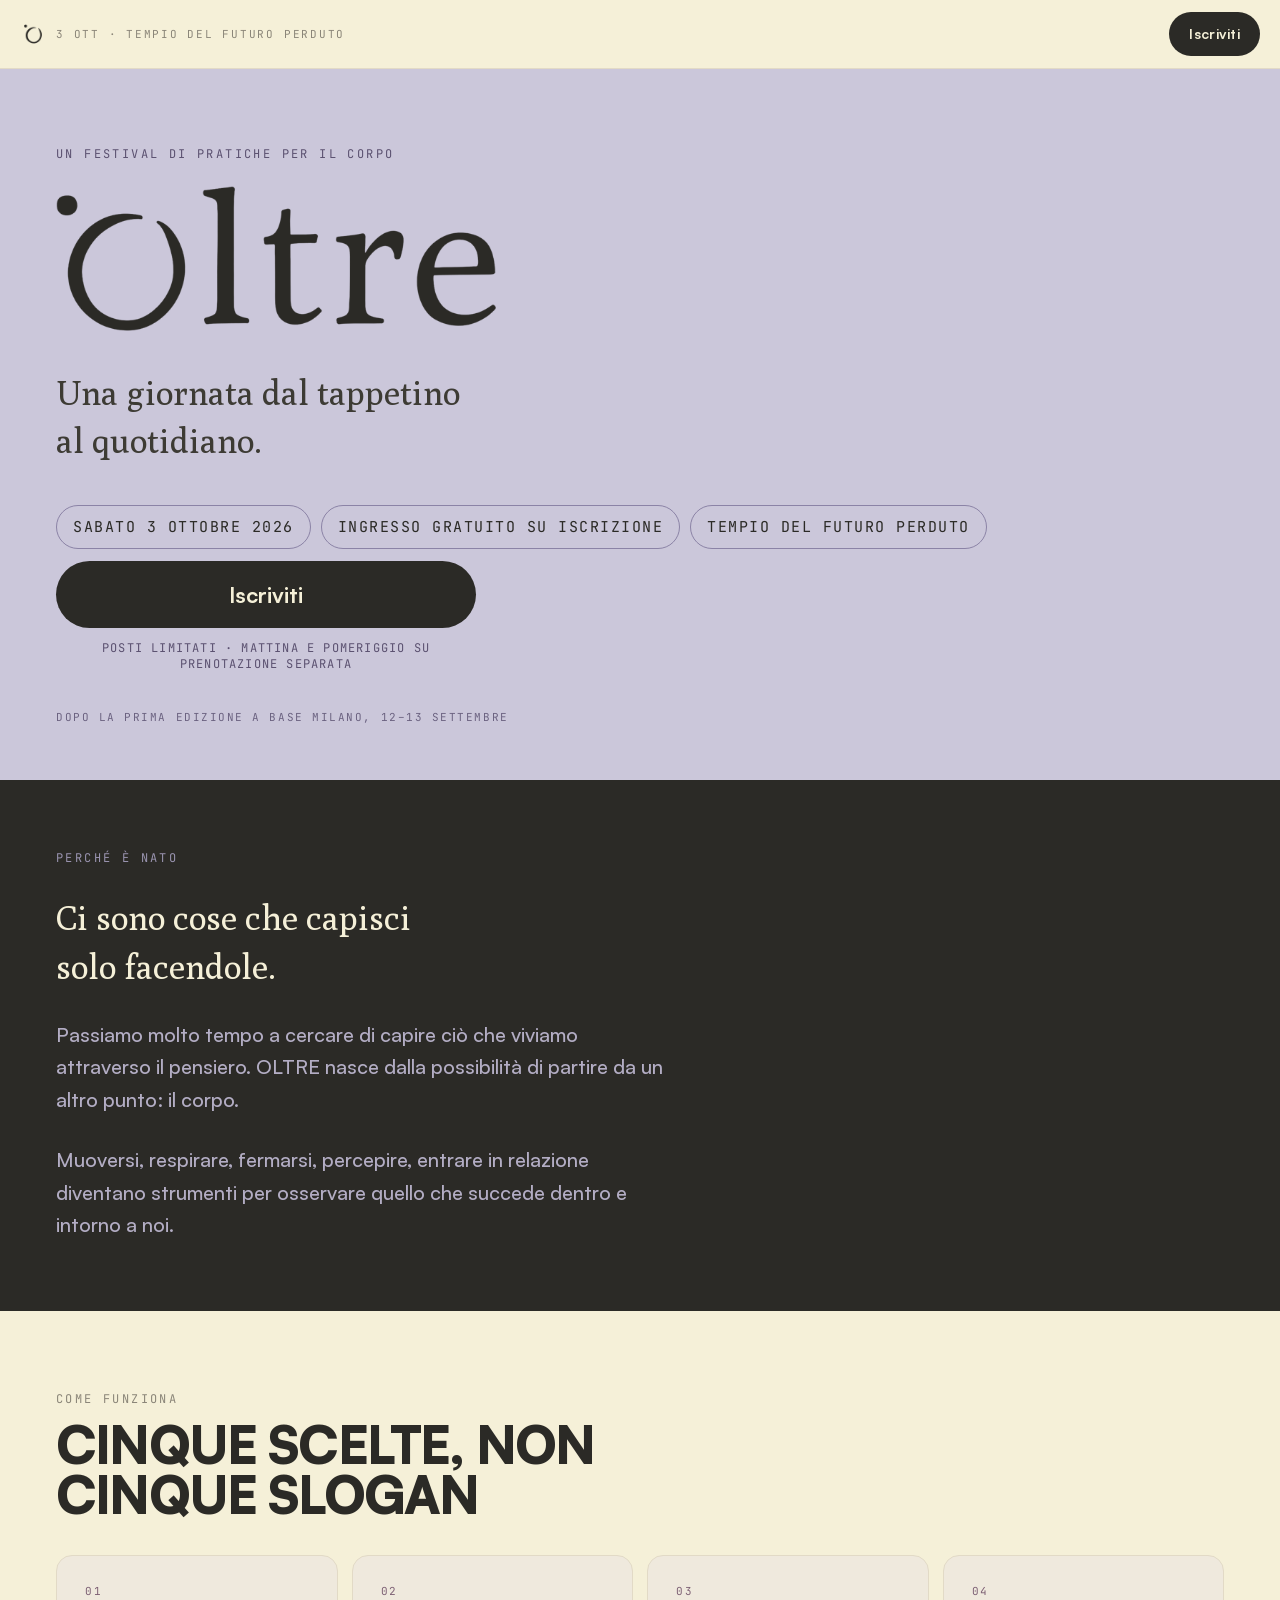
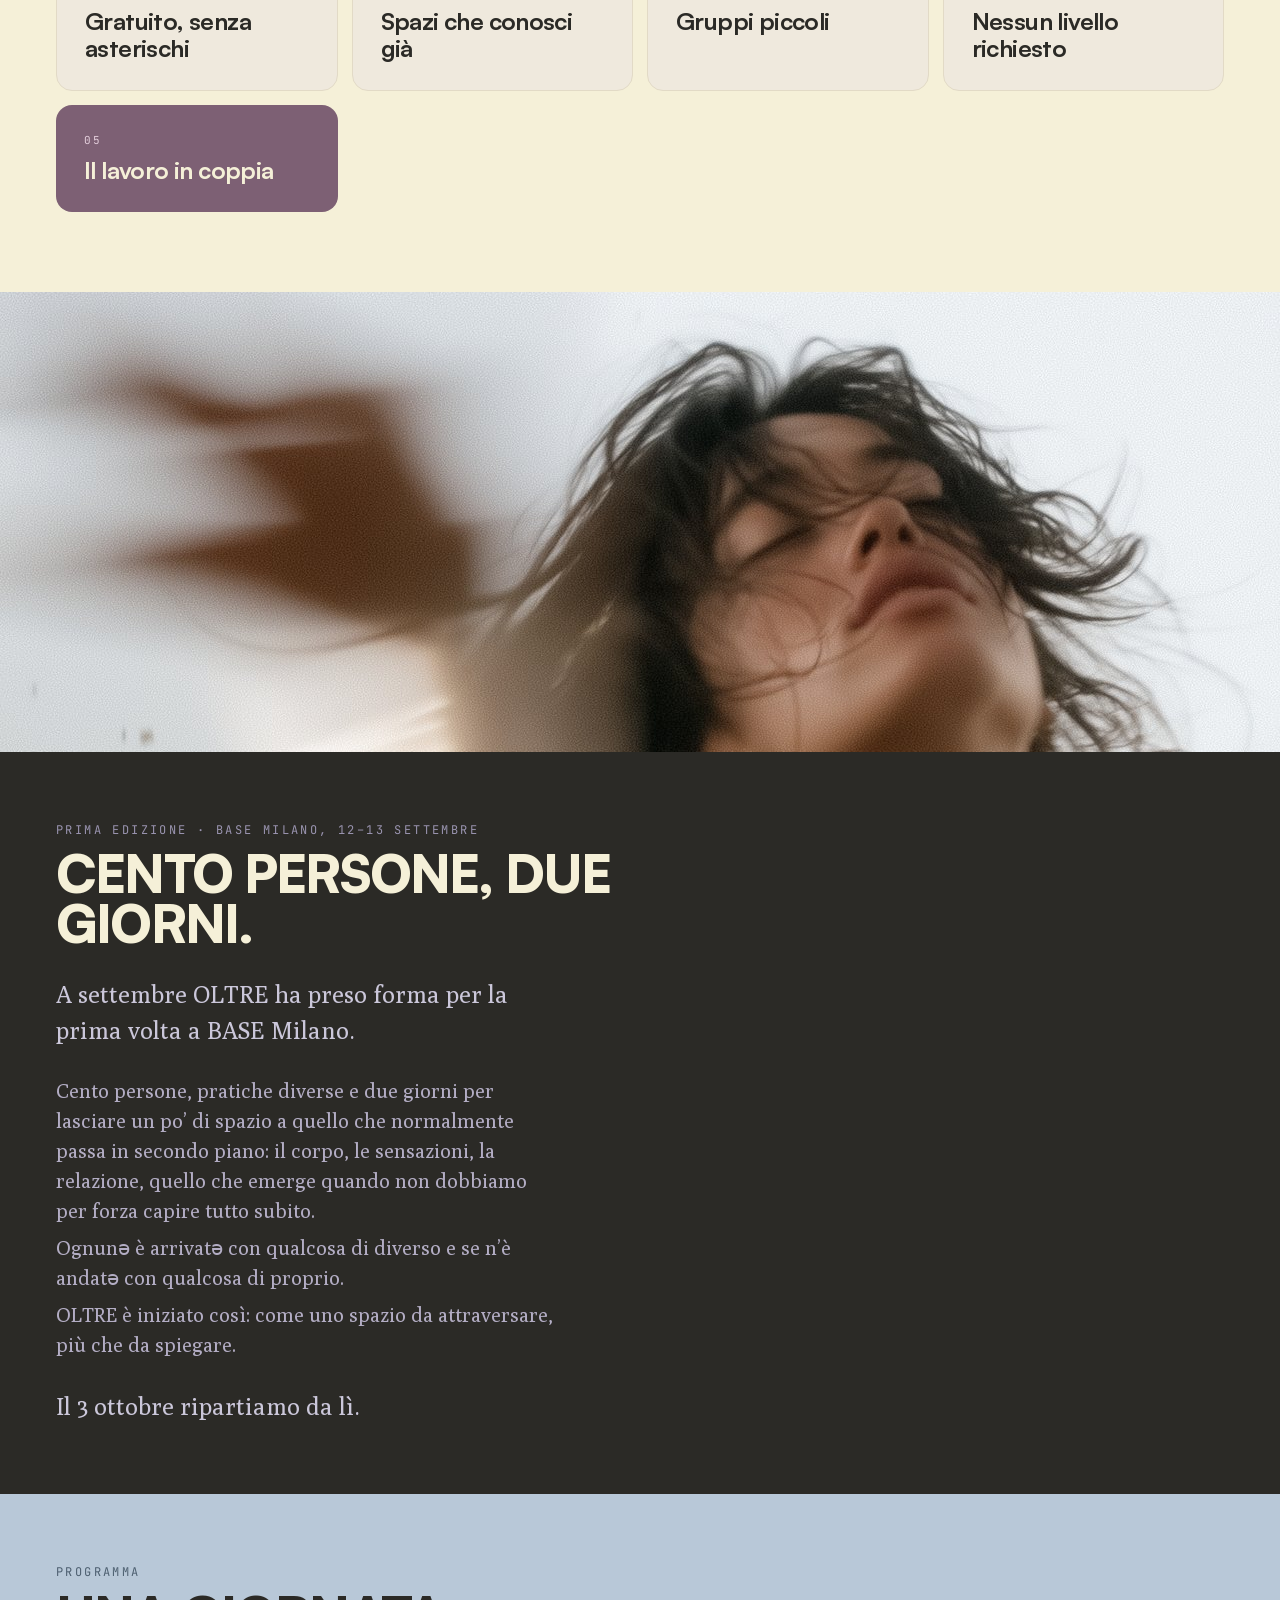
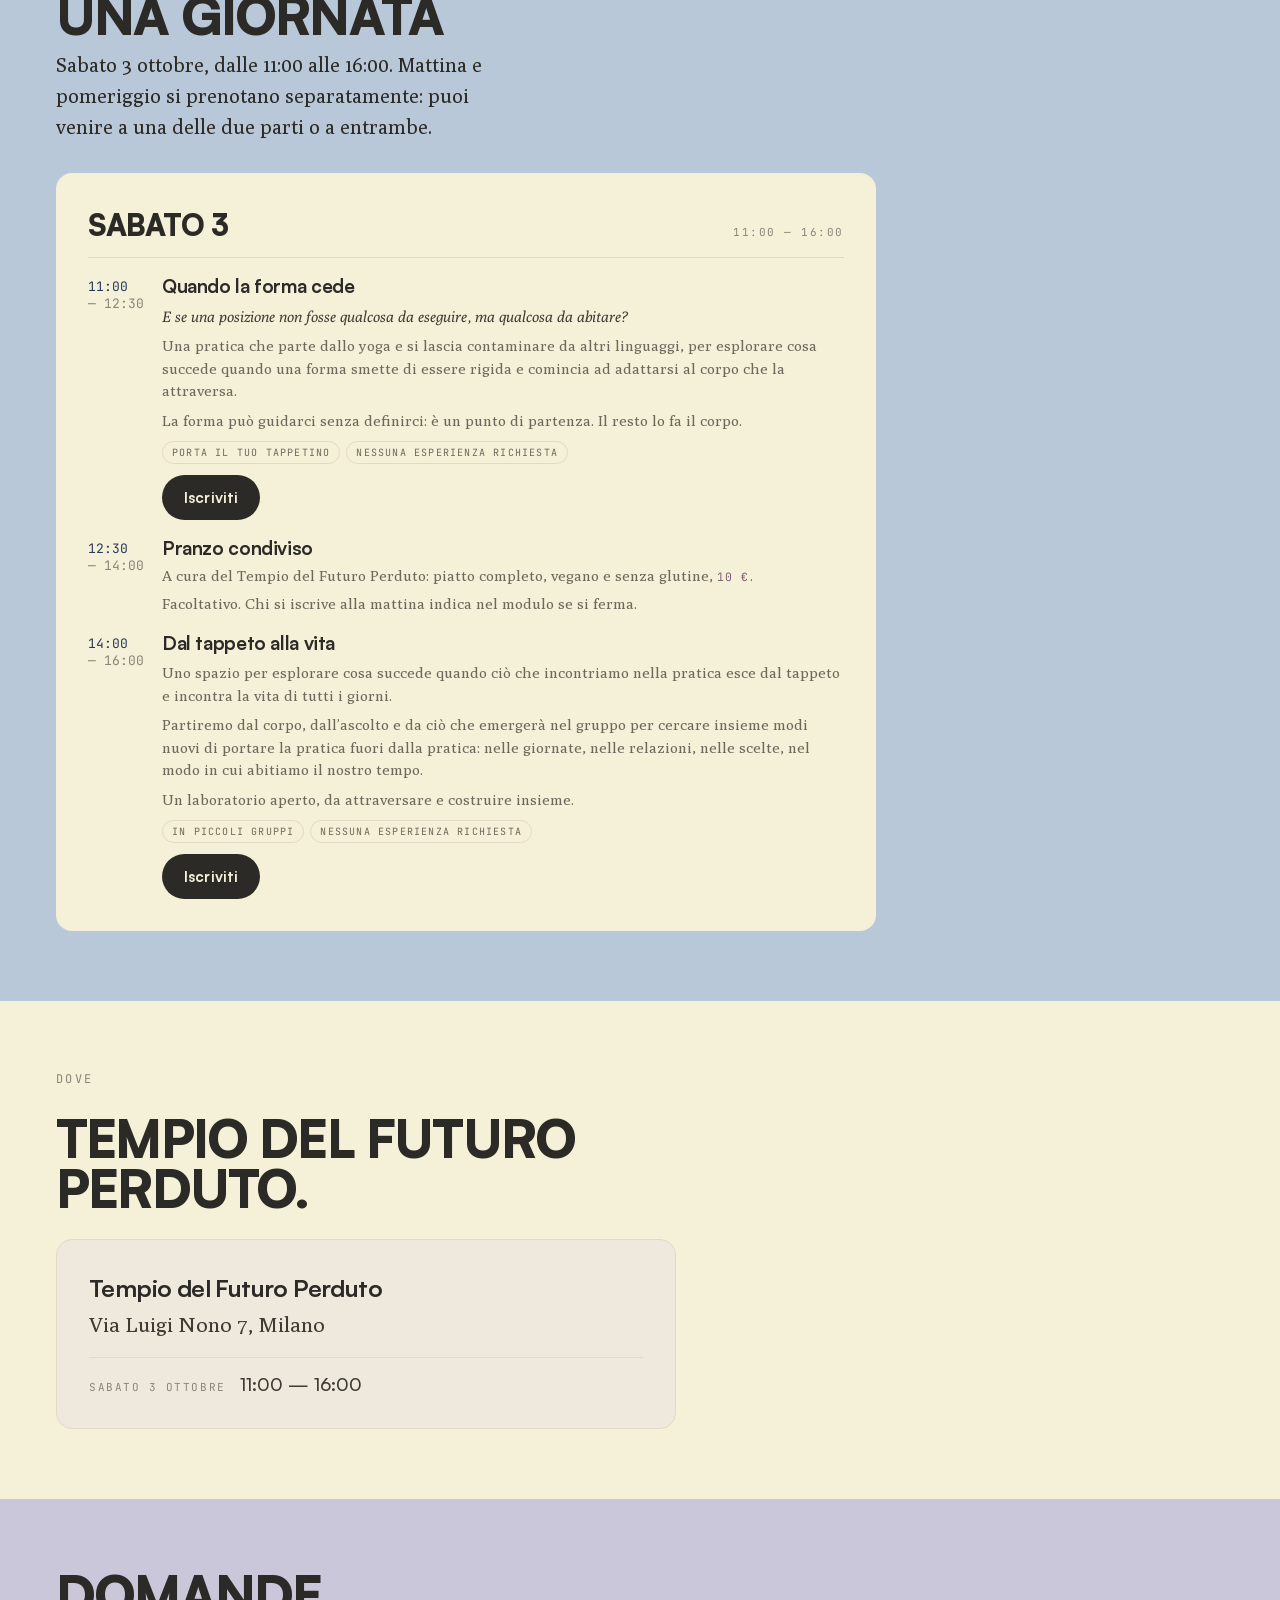
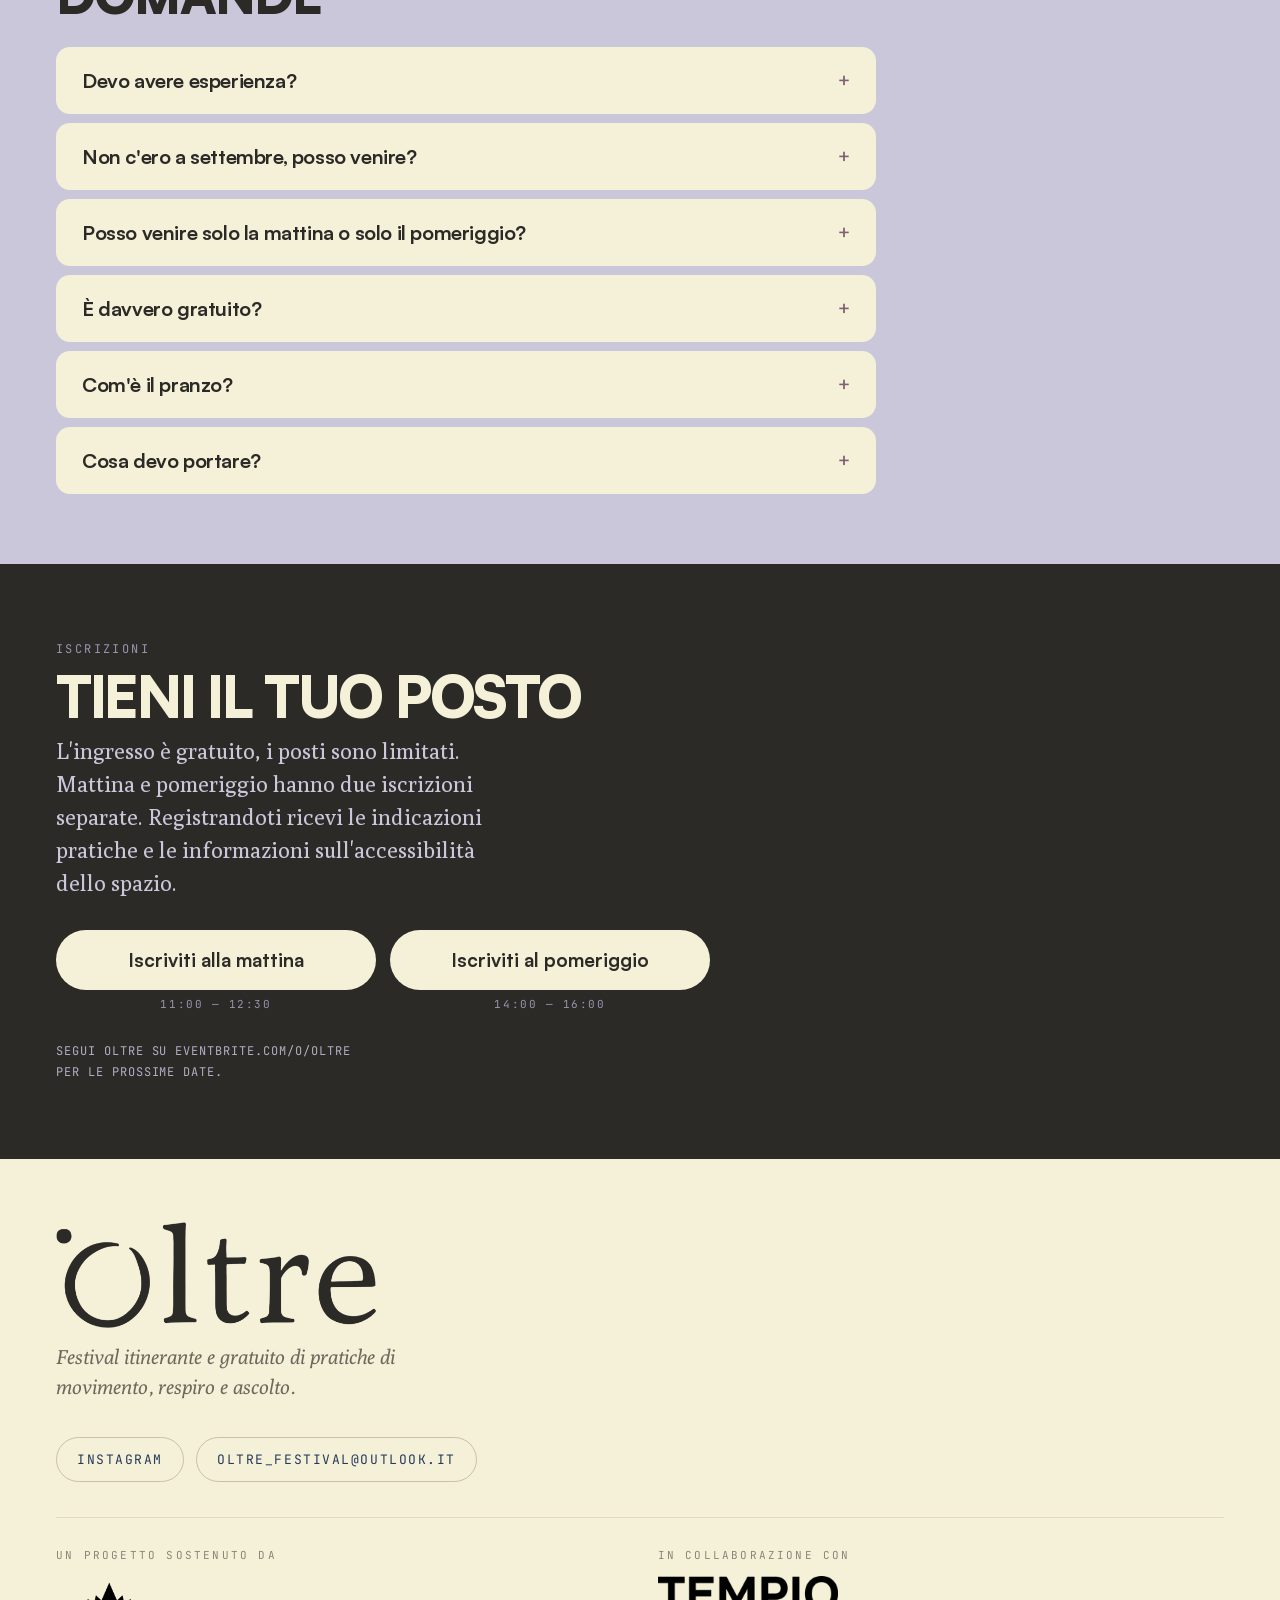
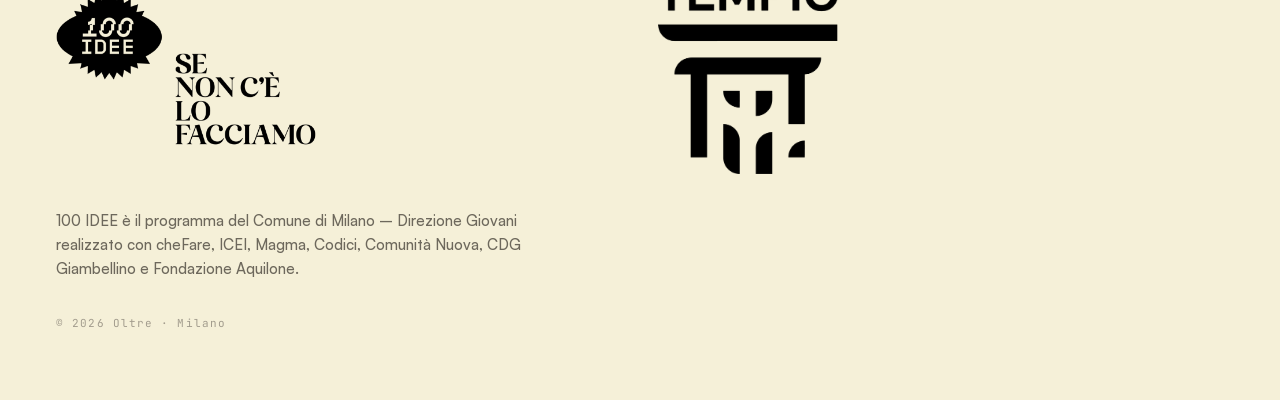
==== commit bca85a89: "Nuovo testo per 'Quando la forma cede' Co-Authored-By: Claude Opus 5 <noreply@anthropic.com> Claude-" ====
--- a/index.html
+++ b/index.html
@@ -204,8 +204,8 @@
           <div style="display:flex; flex-direction:column; gap:7px;">
             <span style="font-family:'Satoshi Bold','Satoshi',sans-serif; font-weight:400; font-size:clamp(16px,4.1vw,19px); letter-spacing:-0.02em; line-height:1.22;">Quando la forma cede</span>
             <span style="font-family:'Poly',serif; font-style:italic; font-size:15px; line-height:1.5; color:#3d3b34;">E se una posizione non fosse qualcosa da eseguire, ma qualcosa da abitare?</span>
-            <span style="font-family:'Poly',serif; font-size:15px; line-height:1.5; color:#6d685c;">Un'ora e mezza di pratica che parte dallo yoga e si lascia contaminare dalla danza e dal tai chi, per esplorare cosa succede quando una forma conosciuta smette di essere rigida e comincia ad adattarsi al corpo che la attraversa.</span>
-            <span style="font-family:'Poly',serif; font-size:15px; line-height:1.5; color:#6d685c;">Una forma può guidarci senza definirci. È un punto di partenza. Il resto lo fa il corpo.</span>
+            <span style="font-family:'Poly',serif; font-size:15px; line-height:1.5; color:#6d685c;">Una pratica che parte dallo yoga e si lascia contaminare da altri linguaggi, per esplorare cosa succede quando una forma smette di essere rigida e comincia ad adattarsi al corpo che la attraversa.</span>
+            <span style="font-family:'Poly',serif; font-size:15px; line-height:1.5; color:#6d685c;">La forma può guidarci senza definirci: è un punto di partenza. Il resto lo fa il corpo.</span>
             <div style="display:flex; flex-wrap:wrap; gap:6px; padding-top:2px;"><span style="font-family:'JetBrains Mono',monospace; font-size:10px; letter-spacing:0.12em; text-transform:uppercase; color:#6d685c; border:1px solid #e2dac6; padding:4px 9px; border-radius:40px;">Porta il tuo tappetino</span><span style="font-family:'JetBrains Mono',monospace; font-size:10px; letter-spacing:0.12em; text-transform:uppercase; color:#6d685c; border:1px solid #e2dac6; padding:4px 9px; border-radius:40px;">Nessuna esperienza richiesta</span></div>
             <a id="iscriviti-programma-mattina" data-iscriviti data-evento="mattina" href="#iscriviti" style="font-family:'Satoshi Bold','Satoshi',sans-serif; font-weight:400; font-size:15px; letter-spacing:0.01em; background:#2B2A26; color:#F5F0D8; padding:12px 22px; border-radius:100px; min-height:44px; box-sizing:border-box; display:inline-flex; align-items:center; align-self:flex-start; margin-top:4px;" class="hv-viola">Iscriviti</a>
           </div>
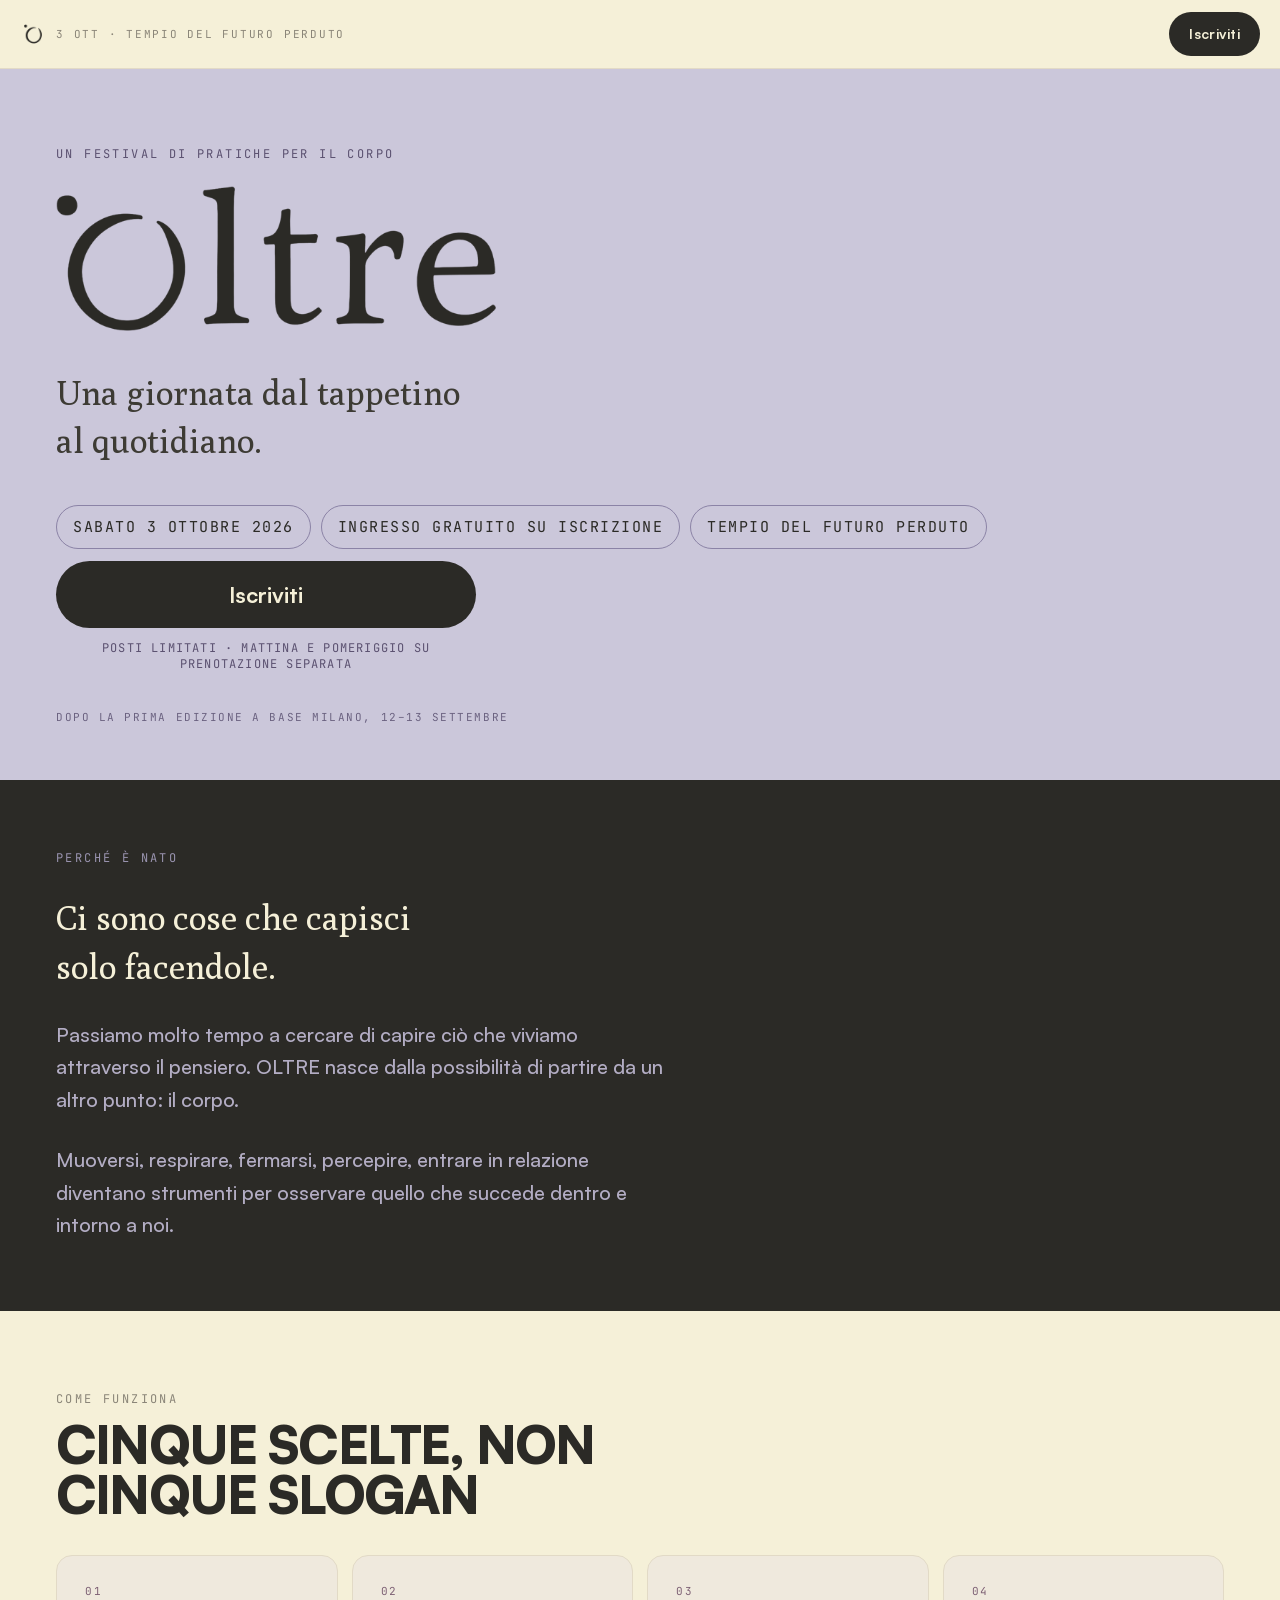
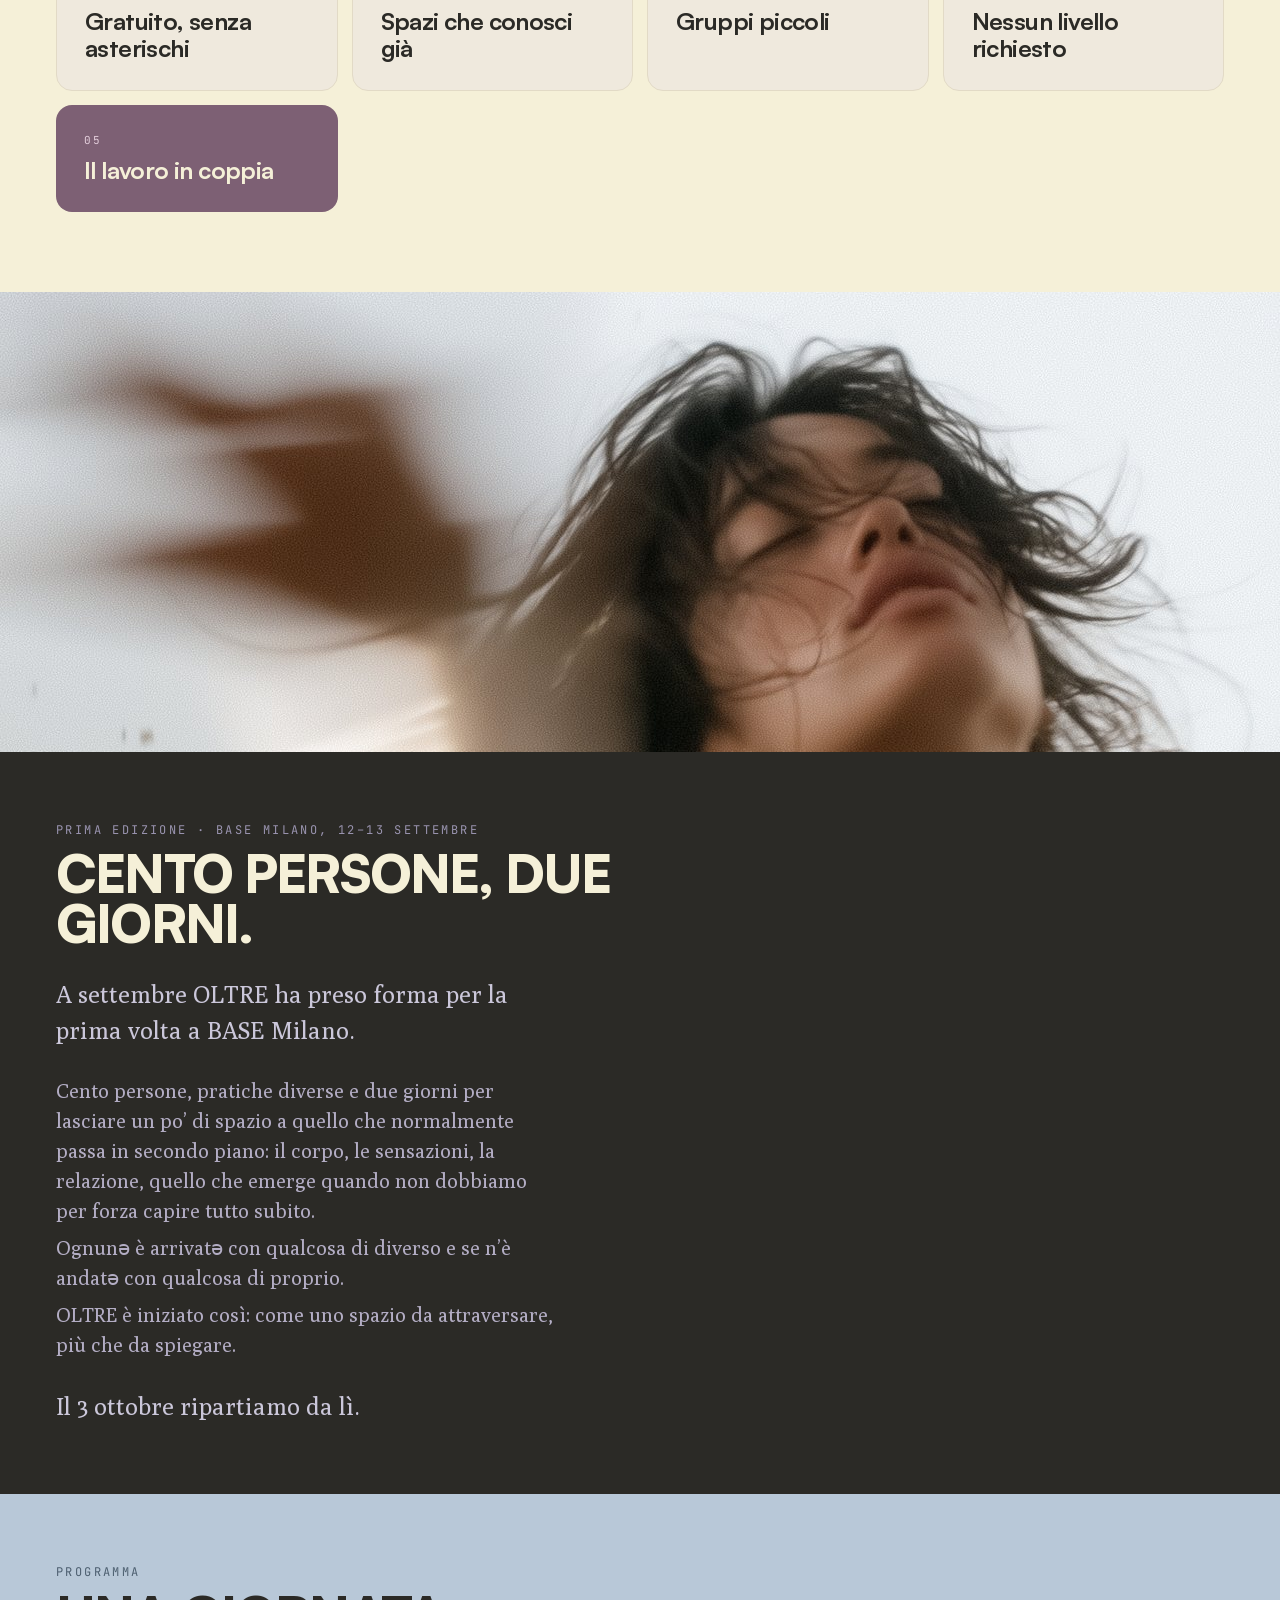
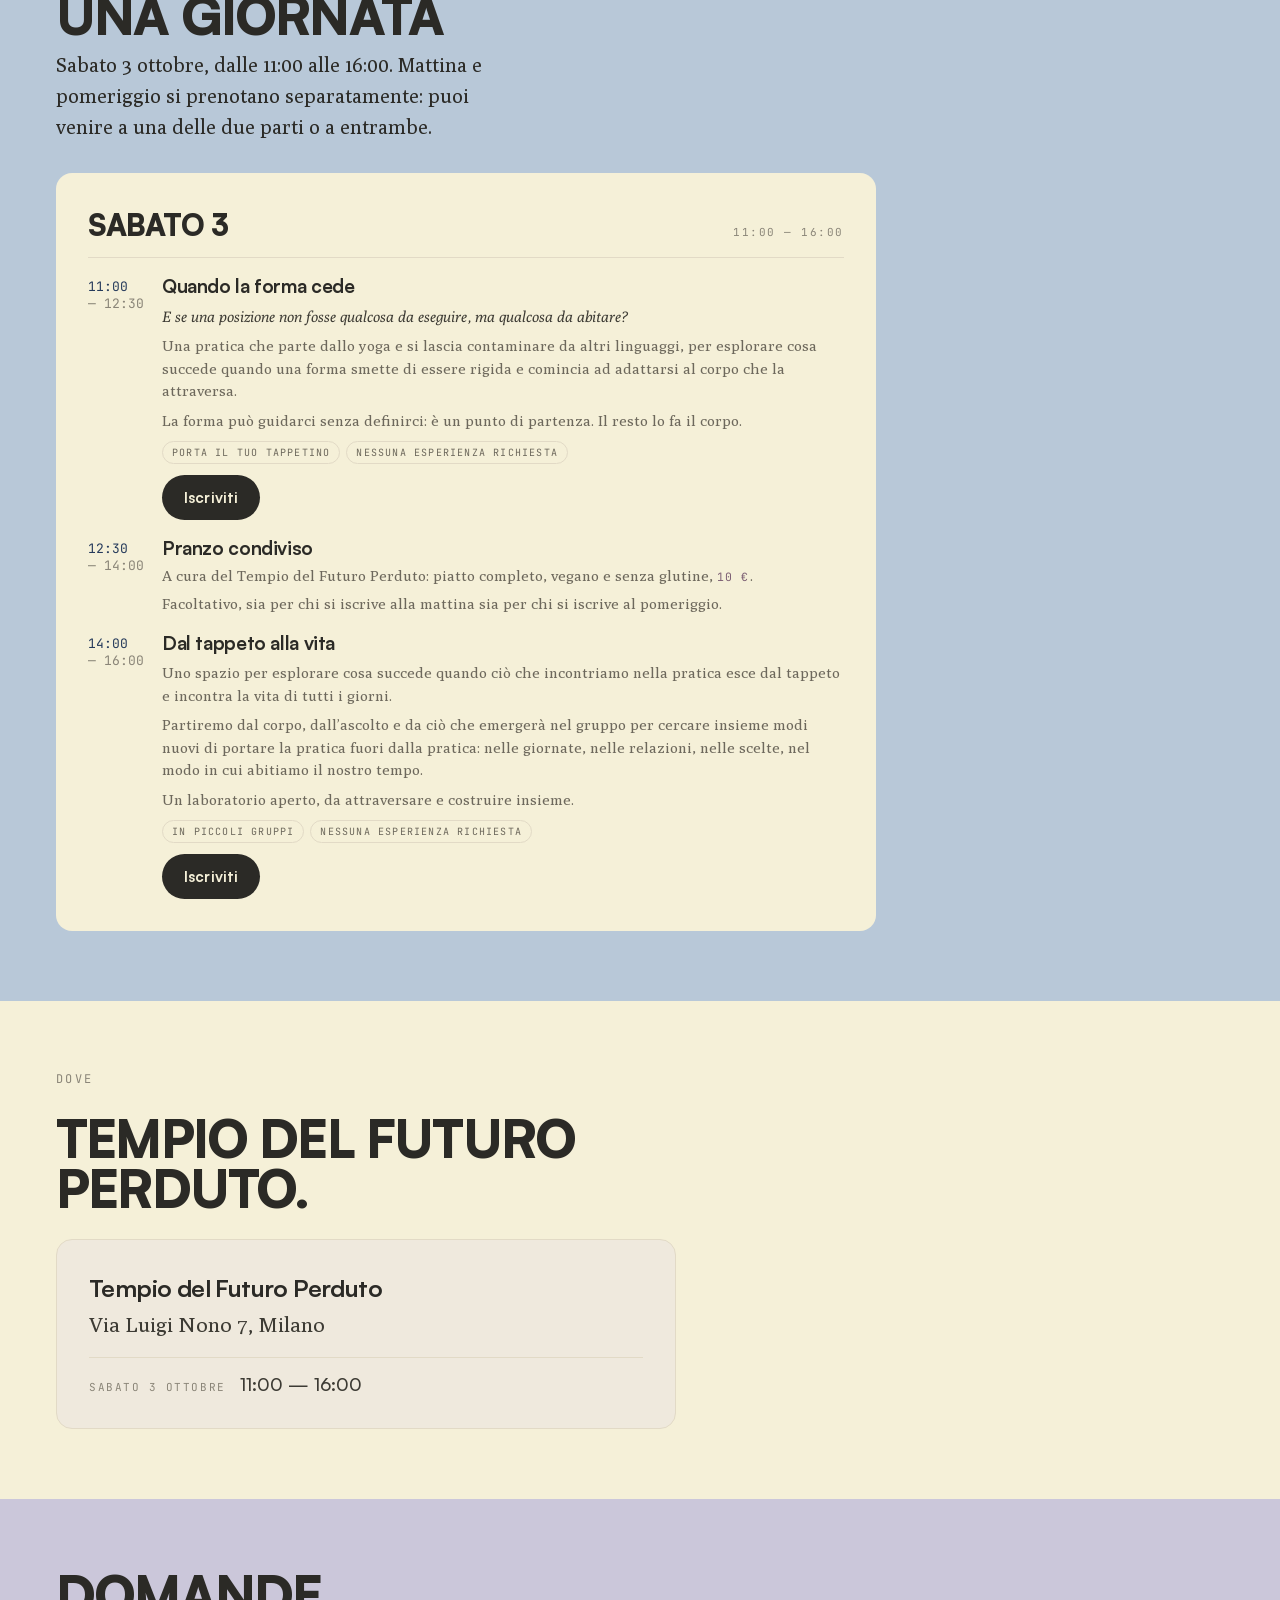
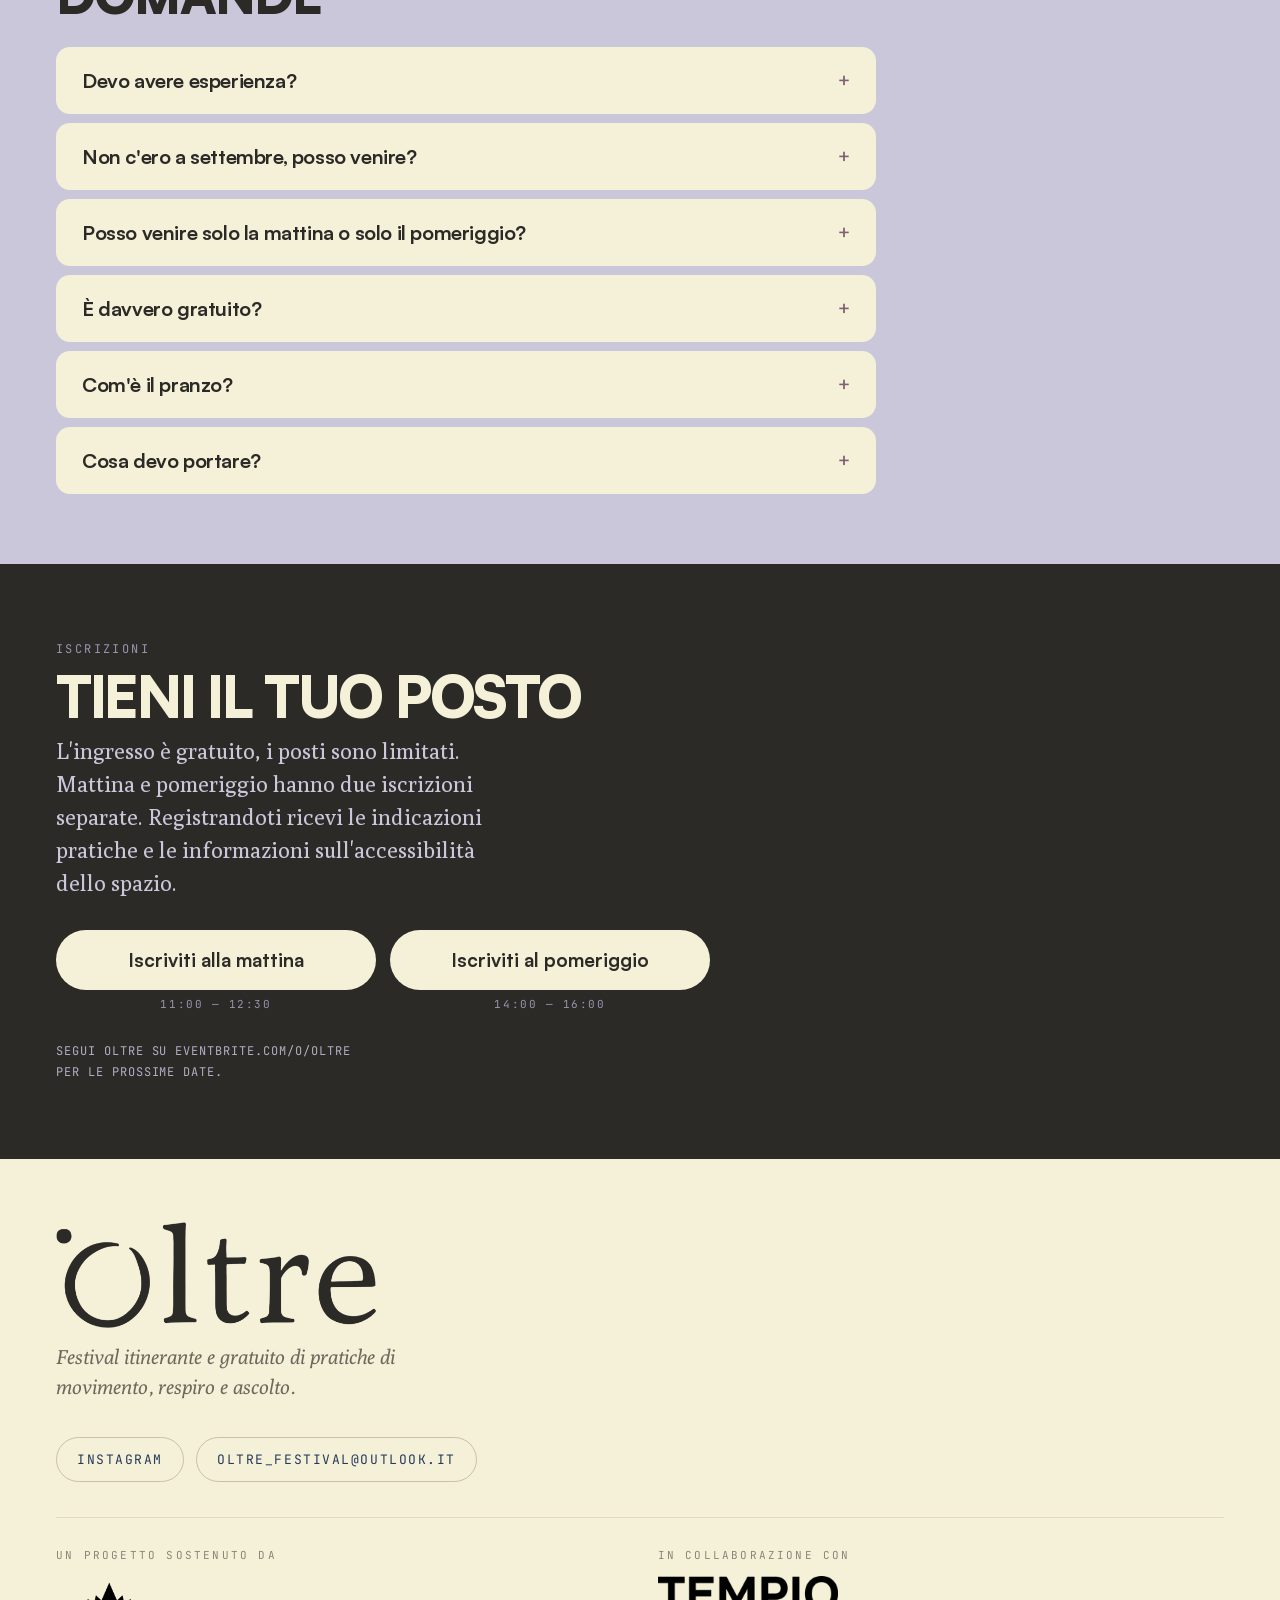
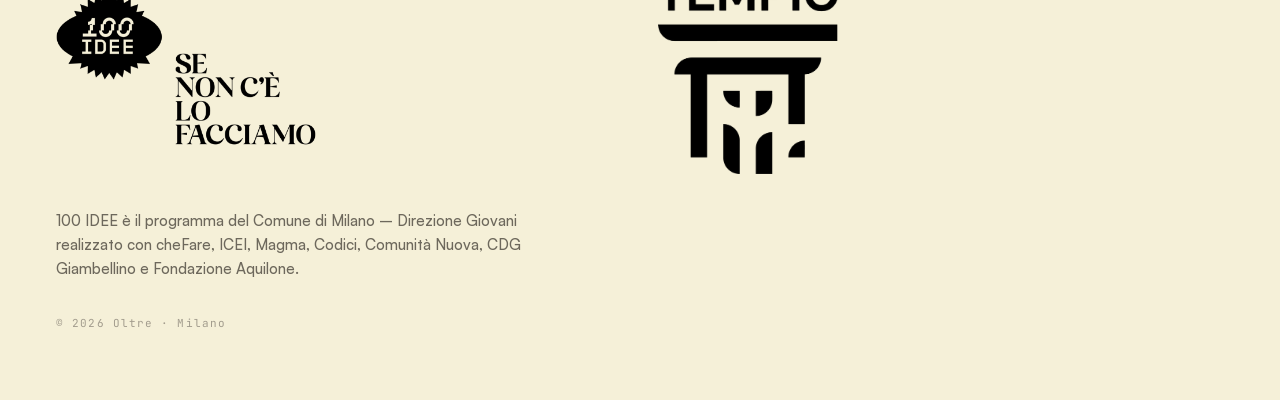
==== commit b2128b2c: "Il pranzo e' facoltativo per entrambe le parti della giornata Co-Authored-By: Claude Opus 5 <noreply" ====
--- a/index.html
+++ b/index.html
@@ -216,7 +216,7 @@
           <div style="display:flex; flex-direction:column; gap:5px;">
             <span style="font-family:'Satoshi Bold','Satoshi',sans-serif; font-weight:400; font-size:clamp(16px,4.1vw,19px); letter-spacing:-0.02em; line-height:1.22;">Pranzo condiviso</span>
             <span style="font-family:'Poly',serif; font-size:15px; line-height:1.5; color:#6d685c;">A cura del Tempio del Futuro Perduto: piatto completo, vegano e senza glutine<span data-costo-pranzo></span>.</span>
-            <span style="font-family:'Poly',serif; font-size:15px; line-height:1.5; color:#6d685c;">Facoltativo. Chi si iscrive alla mattina indica nel modulo se si ferma.</span>
+            <span style="font-family:'Poly',serif; font-size:15px; line-height:1.5; color:#6d685c;">Facoltativo, sia per chi si iscrive alla mattina sia per chi si iscrive al pomeriggio.</span>
           </div>
         </div>
 
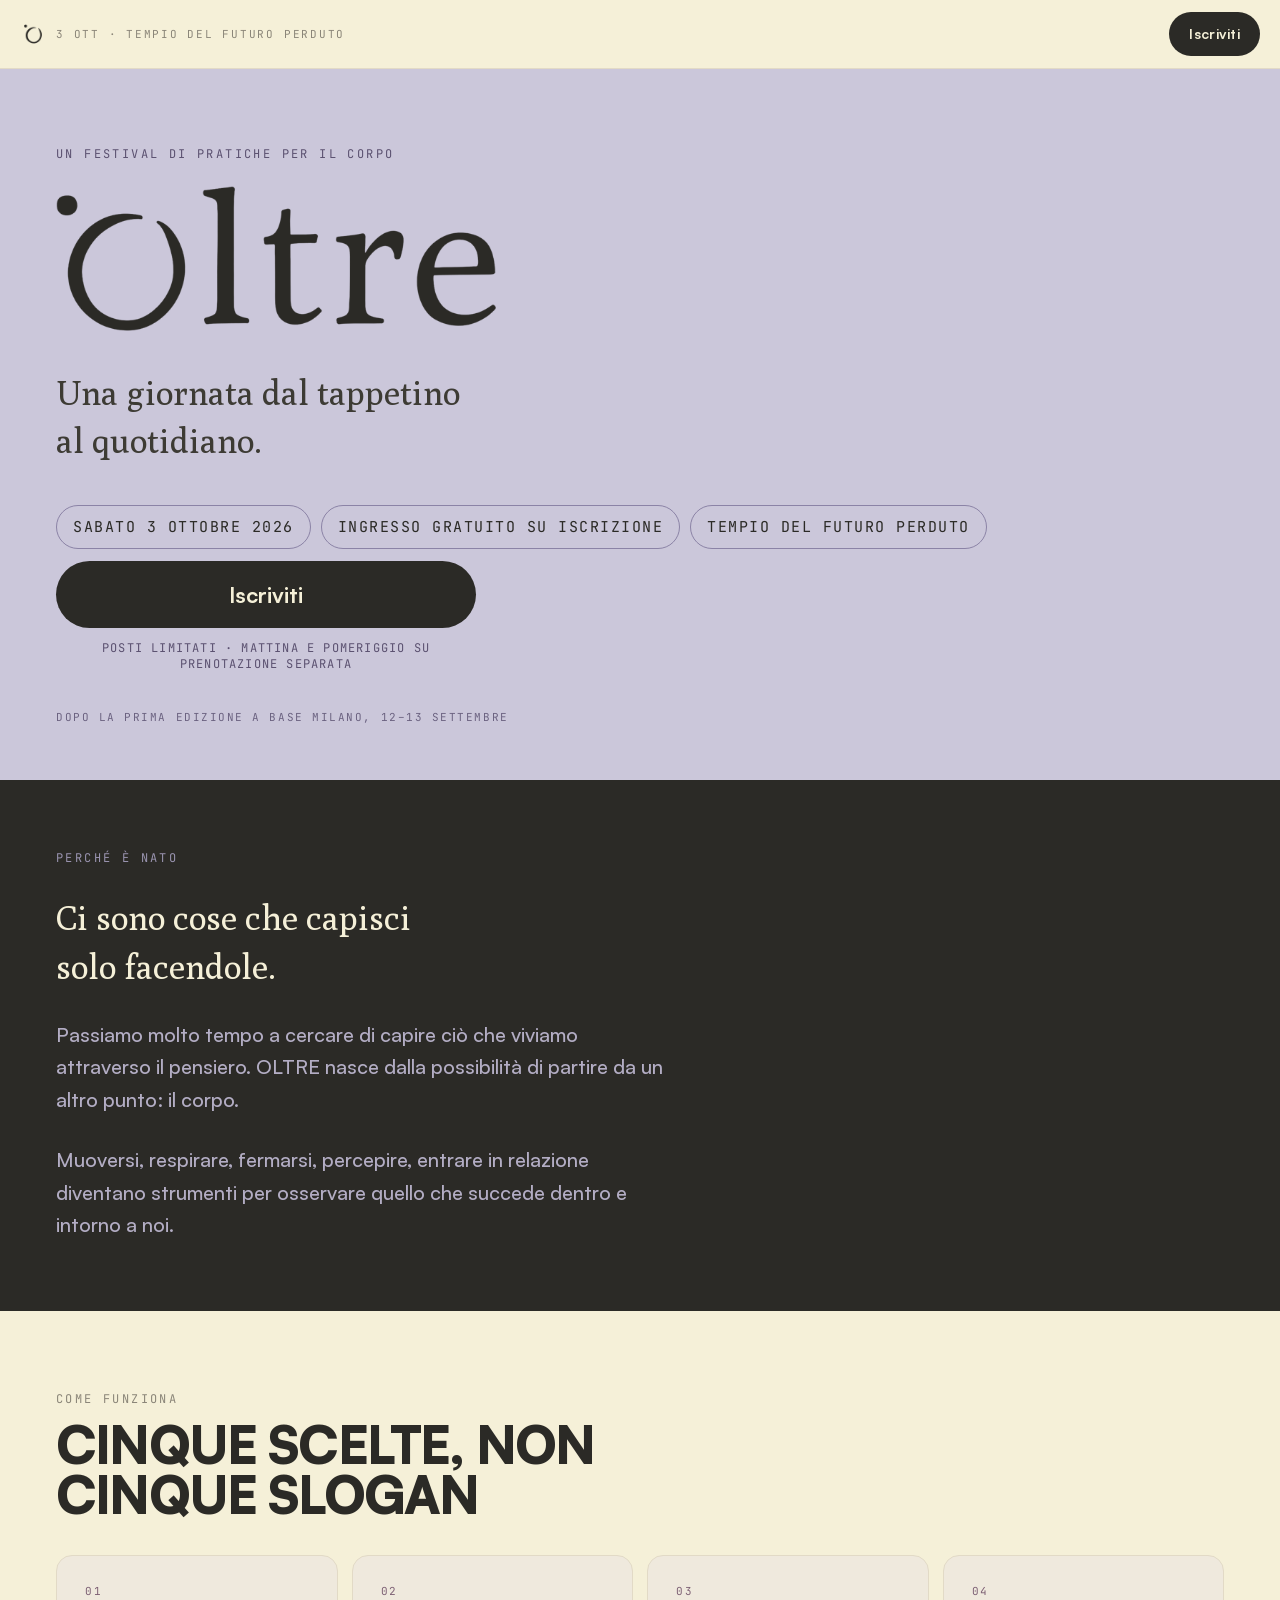
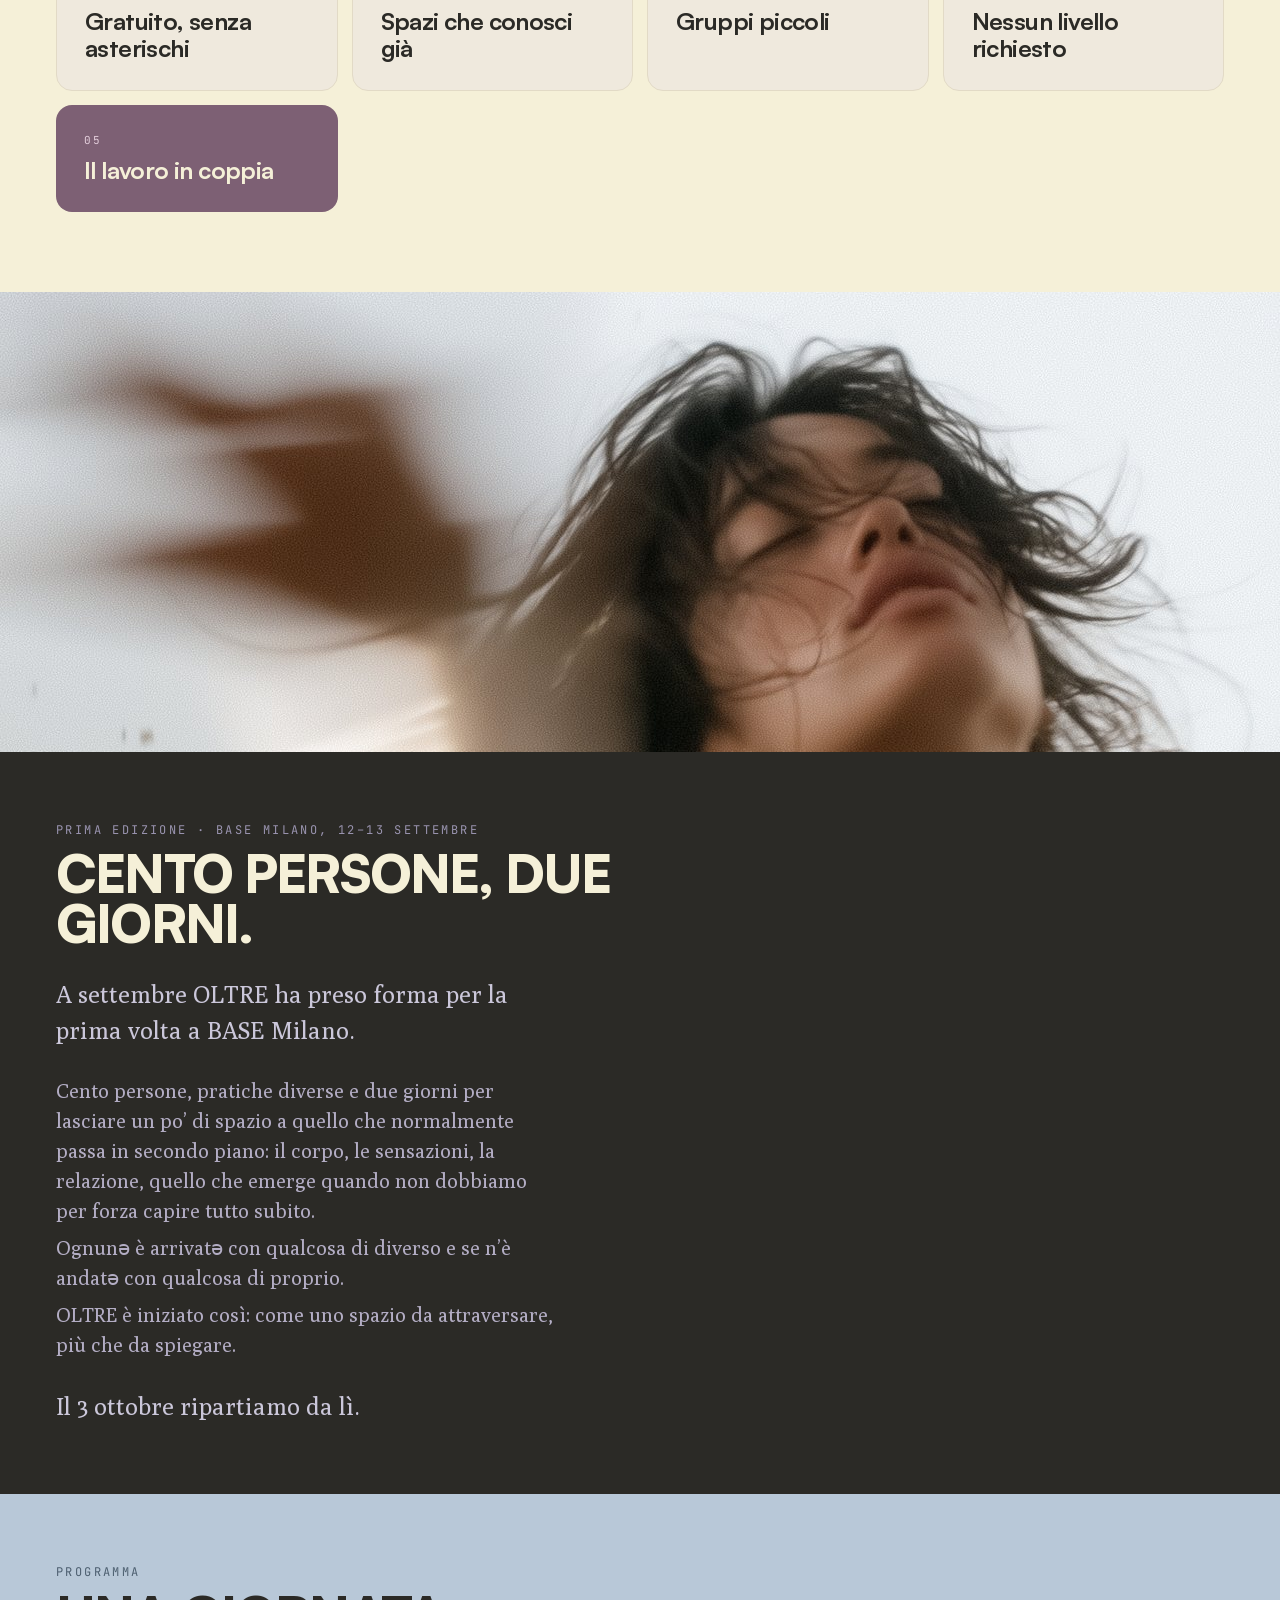
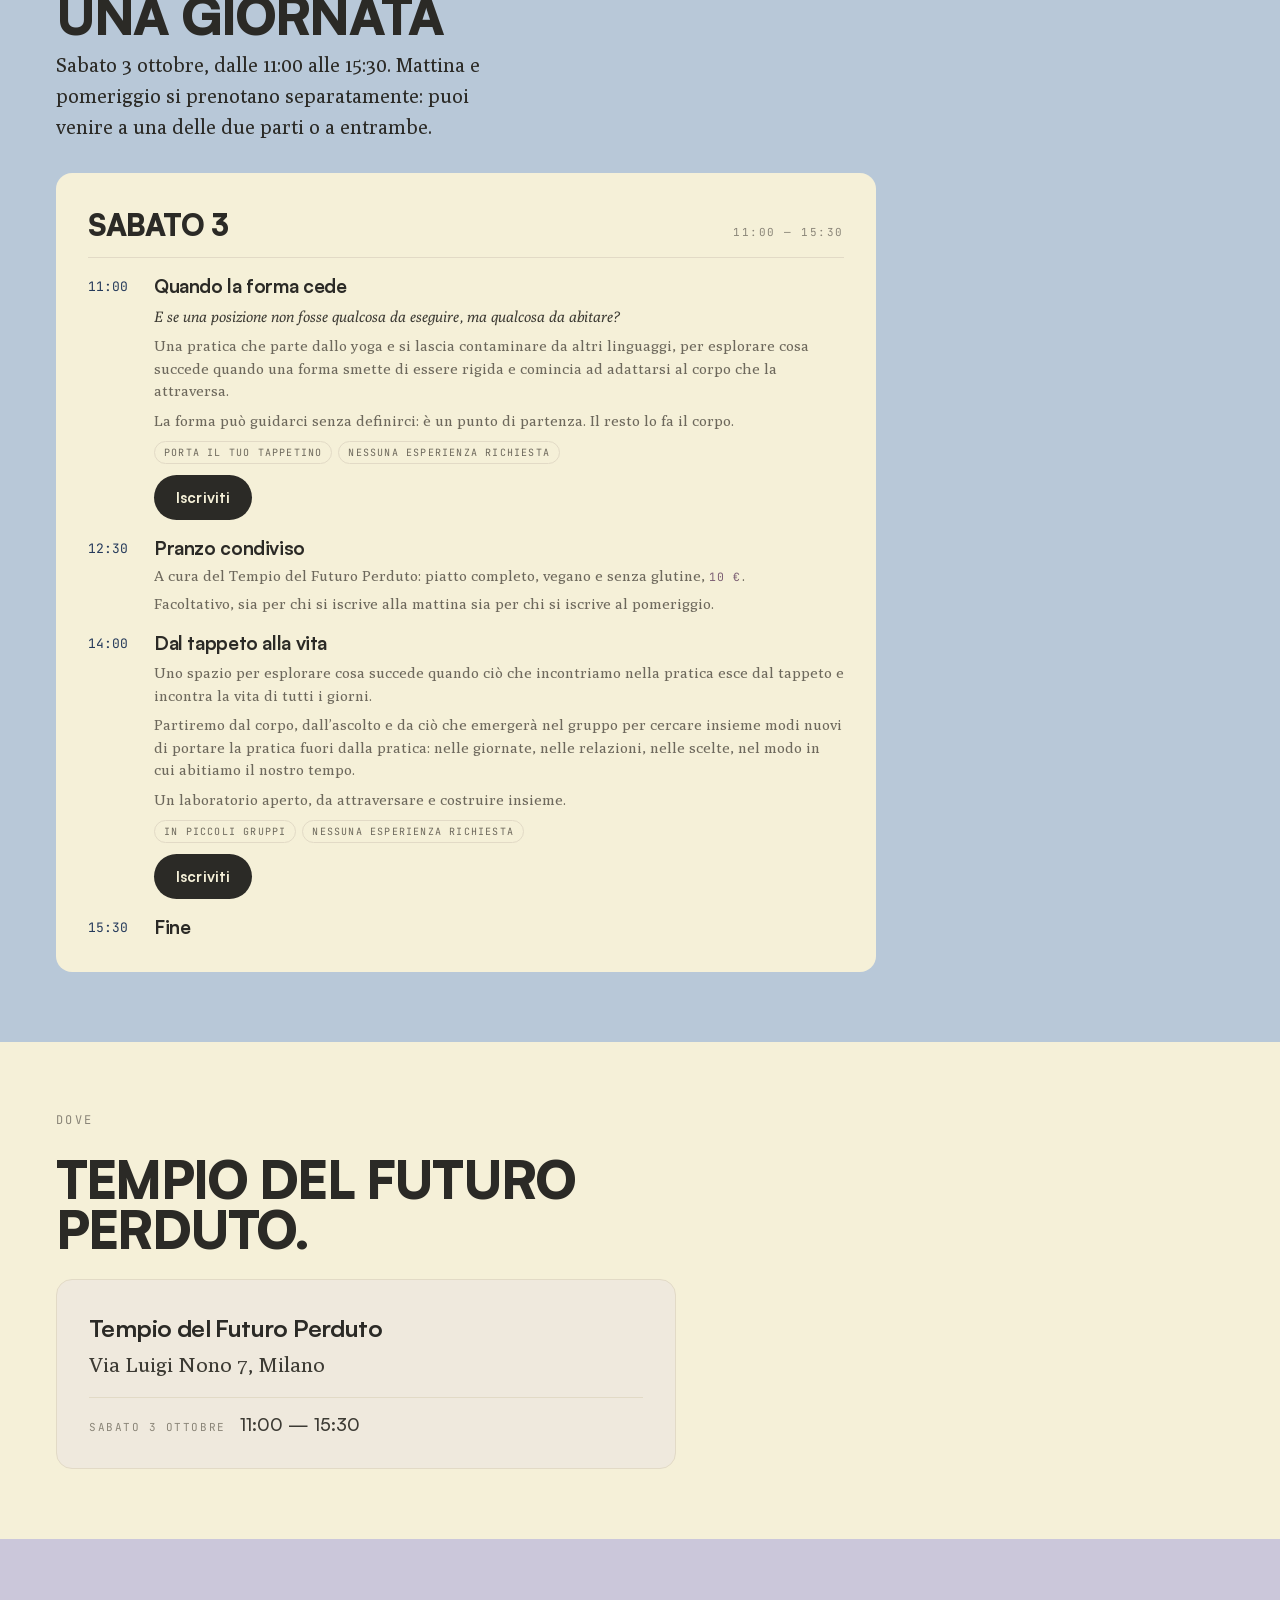
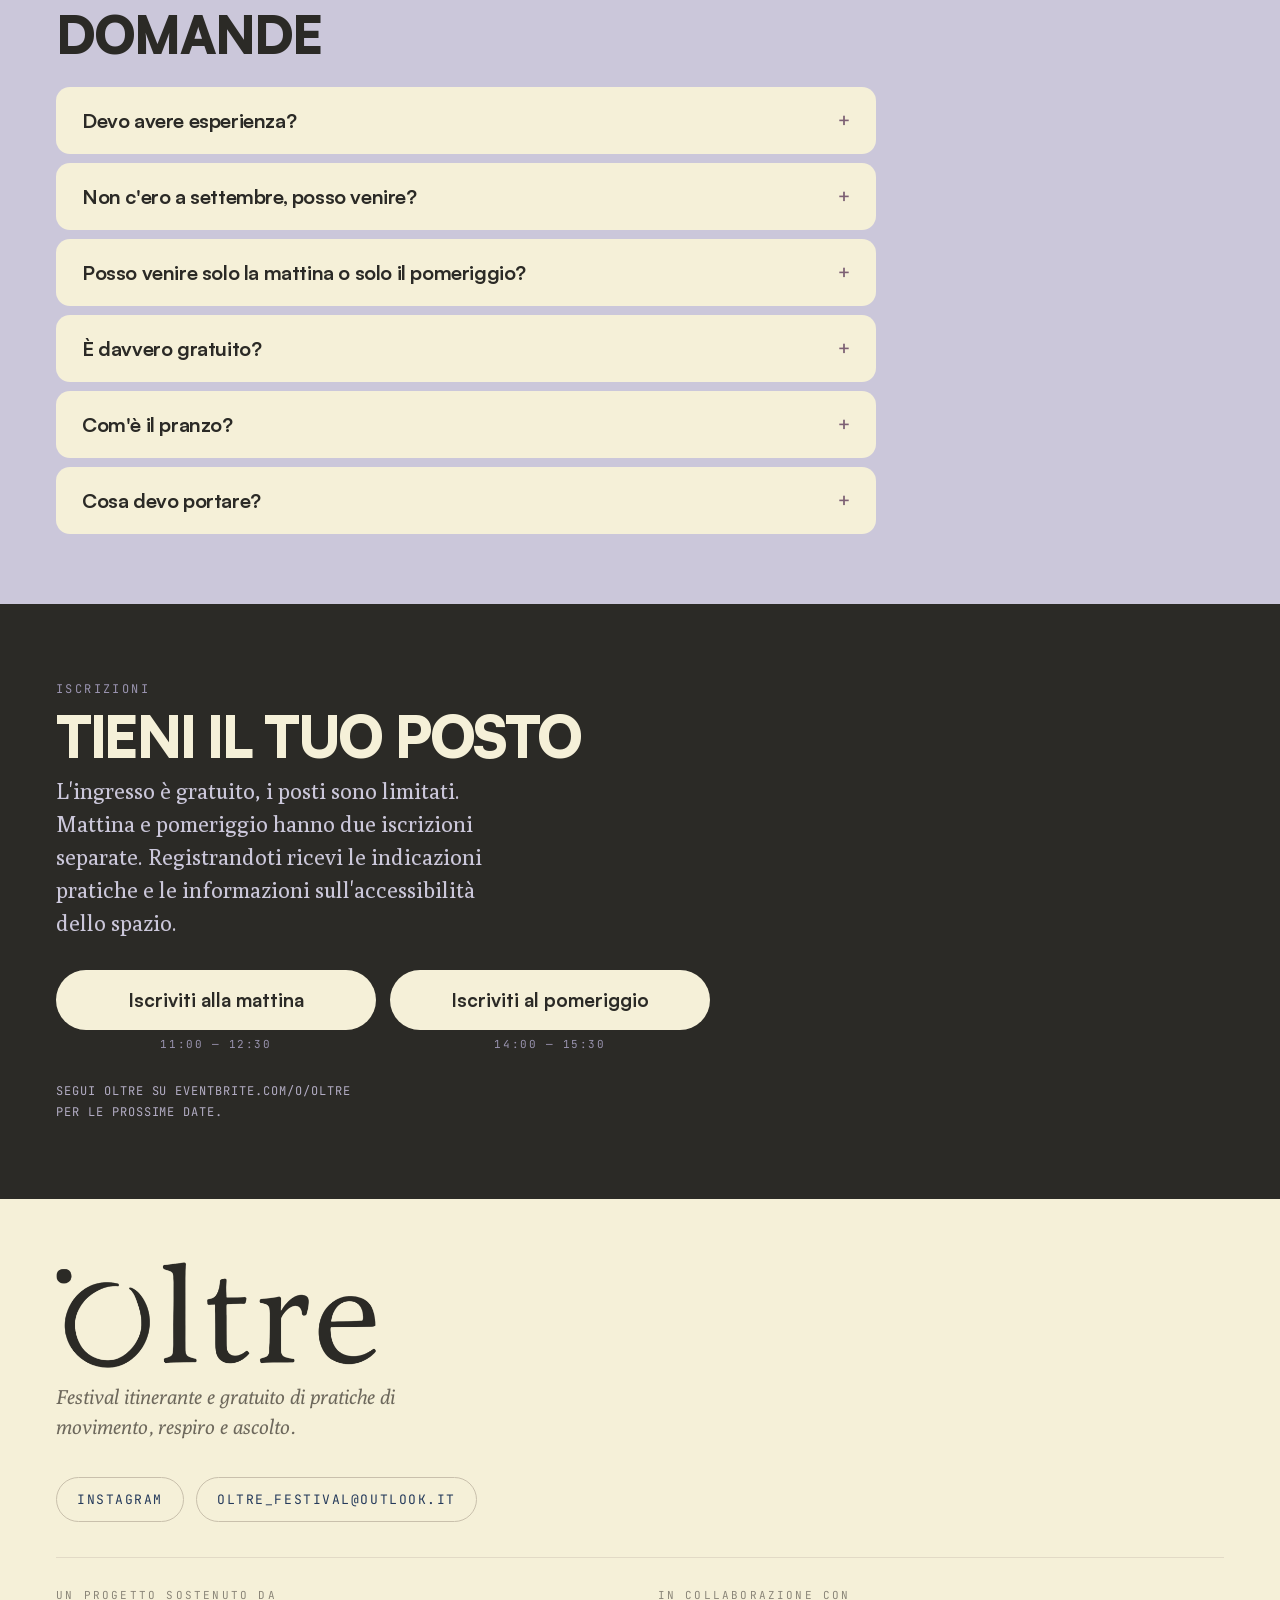
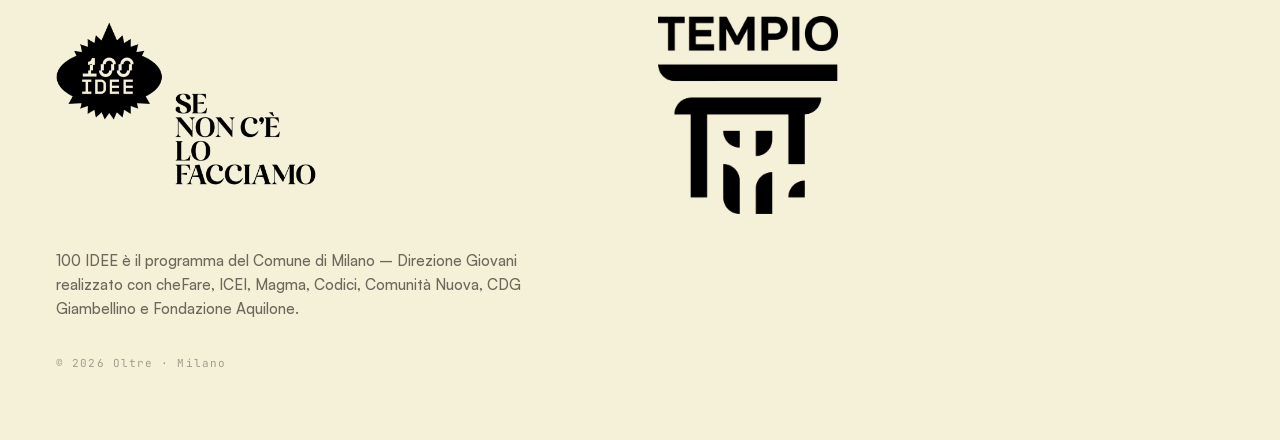
==== commit d244d2f0: "La giornata finisce alle 15:30, via gli orari di fine dalle righe Co-Authored-By: Claude Opus 5 <nor" ====
--- a/index.html
+++ b/index.html
@@ -189,18 +189,18 @@
     <div style="display:flex; flex-direction:column; gap:10px;">
       <span style="font-family:'JetBrains Mono',monospace; font-size:12px; letter-spacing:0.2em; text-transform:uppercase; color:#4d5f70;">Programma</span>
       <h2 style="font-family:'Satoshi Black','Satoshi',sans-serif; font-weight:400; font-size:clamp(28px,7vw,52px); line-height:0.96; letter-spacing:-0.035em; text-transform:uppercase; margin:0;">Una giornata</h2>
-      <p style="font-family:'Poly',serif; font-size:clamp(16px,4vw,20px); line-height:1.55; color:#2B2A26; margin:0; max-width:42ch; text-wrap:pretty;">Sabato 3 ottobre, dalle 11:00 alle 16:00. Mattina e pomeriggio si prenotano separatamente: puoi venire a una delle due parti o a entrambe.</p>
+      <p style="font-family:'Poly',serif; font-size:clamp(16px,4vw,20px); line-height:1.55; color:#2B2A26; margin:0; max-width:42ch; text-wrap:pretty;">Sabato 3 ottobre, dalle 11:00 alle 15:30. Mattina e pomeriggio si prenotano separatamente: puoi venire a una delle due parti o a entrambe.</p>
     </div>
     <div style="background:#F5F0D8; border-radius:16px; padding:clamp(20px,5vw,32px); display:flex; flex-direction:column; gap:17px; max-width:820px; box-sizing:border-box;">
       <div style="display:flex; align-items:baseline; justify-content:space-between; gap:12px; border-bottom:1px solid #e2dac6; padding-bottom:12px;">
         <span style="font-family:'Satoshi Black','Satoshi',sans-serif; font-weight:400; font-size:clamp(22px,5.4vw,30px); letter-spacing:-0.03em; text-transform:uppercase;">Sabato 3</span>
-        <span style="font-family:'JetBrains Mono',monospace; font-size:11px; letter-spacing:0.14em; text-transform:uppercase; color:#8a8578;">11:00 — 16:00</span>
+        <span style="font-family:'JetBrains Mono',monospace; font-size:11px; letter-spacing:0.14em; text-transform:uppercase; color:#8a8578;">11:00 — 15:30</span>
       </div>
       <div style="display:flex; flex-direction:column; gap:17px;">
 
 
         <div style="display:flex; gap:14px;">
-          <span style="font-family:'JetBrains Mono',monospace; font-size:13px; color:#253A5B; min-width:60px; padding-top:3px;">11:00<br><span style="color:#8a8578;">— 12:30</span></span>
+          <span style="font-family:'JetBrains Mono',monospace; font-size:13px; color:#253A5B; min-width:52px; padding-top:3px;">11:00</span>
           <div style="display:flex; flex-direction:column; gap:7px;">
             <span style="font-family:'Satoshi Bold','Satoshi',sans-serif; font-weight:400; font-size:clamp(16px,4.1vw,19px); letter-spacing:-0.02em; line-height:1.22;">Quando la forma cede</span>
             <span style="font-family:'Poly',serif; font-style:italic; font-size:15px; line-height:1.5; color:#3d3b34;">E se una posizione non fosse qualcosa da eseguire, ma qualcosa da abitare?</span>
@@ -212,7 +212,7 @@
         </div>
 
         <div style="display:flex; gap:14px;">
-          <span style="font-family:'JetBrains Mono',monospace; font-size:13px; color:#253A5B; min-width:60px; padding-top:3px;">12:30<br><span style="color:#8a8578;">— 14:00</span></span>
+          <span style="font-family:'JetBrains Mono',monospace; font-size:13px; color:#253A5B; min-width:52px; padding-top:3px;">12:30</span>
           <div style="display:flex; flex-direction:column; gap:5px;">
             <span style="font-family:'Satoshi Bold','Satoshi',sans-serif; font-weight:400; font-size:clamp(16px,4.1vw,19px); letter-spacing:-0.02em; line-height:1.22;">Pranzo condiviso</span>
             <span style="font-family:'Poly',serif; font-size:15px; line-height:1.5; color:#6d685c;">A cura del Tempio del Futuro Perduto: piatto completo, vegano e senza glutine<span data-costo-pranzo></span>.</span>
@@ -221,7 +221,7 @@
         </div>
 
         <div style="display:flex; gap:14px;">
-          <span style="font-family:'JetBrains Mono',monospace; font-size:13px; color:#253A5B; min-width:60px; padding-top:3px;">14:00<br><span style="color:#8a8578;">— 16:00</span></span>
+          <span style="font-family:'JetBrains Mono',monospace; font-size:13px; color:#253A5B; min-width:52px; padding-top:3px;">14:00</span>
           <div style="display:flex; flex-direction:column; gap:7px;">
             <span style="font-family:'Satoshi Bold','Satoshi',sans-serif; font-weight:400; font-size:clamp(16px,4.1vw,19px); letter-spacing:-0.02em; line-height:1.22;">Dal tappeto alla vita</span>
             <span style="font-family:'Poly',serif; font-size:15px; line-height:1.5; color:#6d685c;">Uno spazio per esplorare cosa succede quando ciò che incontriamo nella pratica esce dal tappeto e incontra la vita di tutti i giorni.</span>
@@ -232,6 +232,13 @@
           </div>
         </div>
 
+        <div style="display:flex; gap:14px;">
+          <span style="font-family:'JetBrains Mono',monospace; font-size:13px; color:#253A5B; min-width:52px; padding-top:3px;">15:30</span>
+          <div style="display:flex; flex-direction:column; gap:5px;">
+            <span style="font-family:'Satoshi Bold','Satoshi',sans-serif; font-weight:400; font-size:clamp(16px,4.1vw,19px); letter-spacing:-0.02em; line-height:1.22;">Fine</span>
+          </div>
+        </div>
+
 
       </div>
     </div>
@@ -247,7 +254,7 @@
       </div>
       <div style="display:flex; gap:14px; align-items:baseline; border-top:1px solid #e2dac6; padding-top:14px;">
         <span style="font-family:'JetBrains Mono',monospace; font-size:11px; letter-spacing:0.14em; text-transform:uppercase; color:#8a8578; min-width:88px;">Sabato 3 ottobre</span>
-        <span style="font-family:'Satoshi Medium','Satoshi',sans-serif; font-weight:400; font-size:clamp(15px,3.9vw,18px); color:#3d3b34;">11:00 — 16:00</span>
+        <span style="font-family:'Satoshi Medium','Satoshi',sans-serif; font-weight:400; font-size:clamp(15px,3.9vw,18px); color:#3d3b34;">11:00 — 15:30</span>
       </div>
     </div>
   </section>
@@ -295,7 +302,7 @@
       </div>
       <div style="display:flex; flex-direction:column; gap:7px; flex:1 1 240px; max-width:320px;">
         <a id="iscriviti-fondo-pomeriggio" data-iscriviti data-evento="pomeriggio" href="#iscriviti" style="font-family:'Satoshi Bold','Satoshi',sans-serif; font-weight:400; font-size:clamp(16px,4vw,19px); background:#F5F0D8; color:#2B2A26; padding:17px 24px; border-radius:100px; text-align:center; min-height:56px; box-sizing:border-box; display:flex; align-items:center; justify-content:center;" class="hv-lilla">Iscriviti al pomeriggio</a>
-        <span style="font-family:'JetBrains Mono',monospace; font-size:11px; letter-spacing:0.14em; text-transform:uppercase; color:#9a94b0; text-align:center;">14:00 — 16:00</span>
+        <span style="font-family:'JetBrains Mono',monospace; font-size:11px; letter-spacing:0.14em; text-transform:uppercase; color:#9a94b0; text-align:center;">14:00 — 15:30</span>
       </div>
     </div>
     <span style="font-family:'JetBrains Mono',monospace; font-size:12px; line-height:1.7; letter-spacing:0.08em; text-transform:uppercase; color:#b3adc4; max-width:44ch;">Segui Oltre su eventbrite.com/o/oltre per le prossime date.</span>
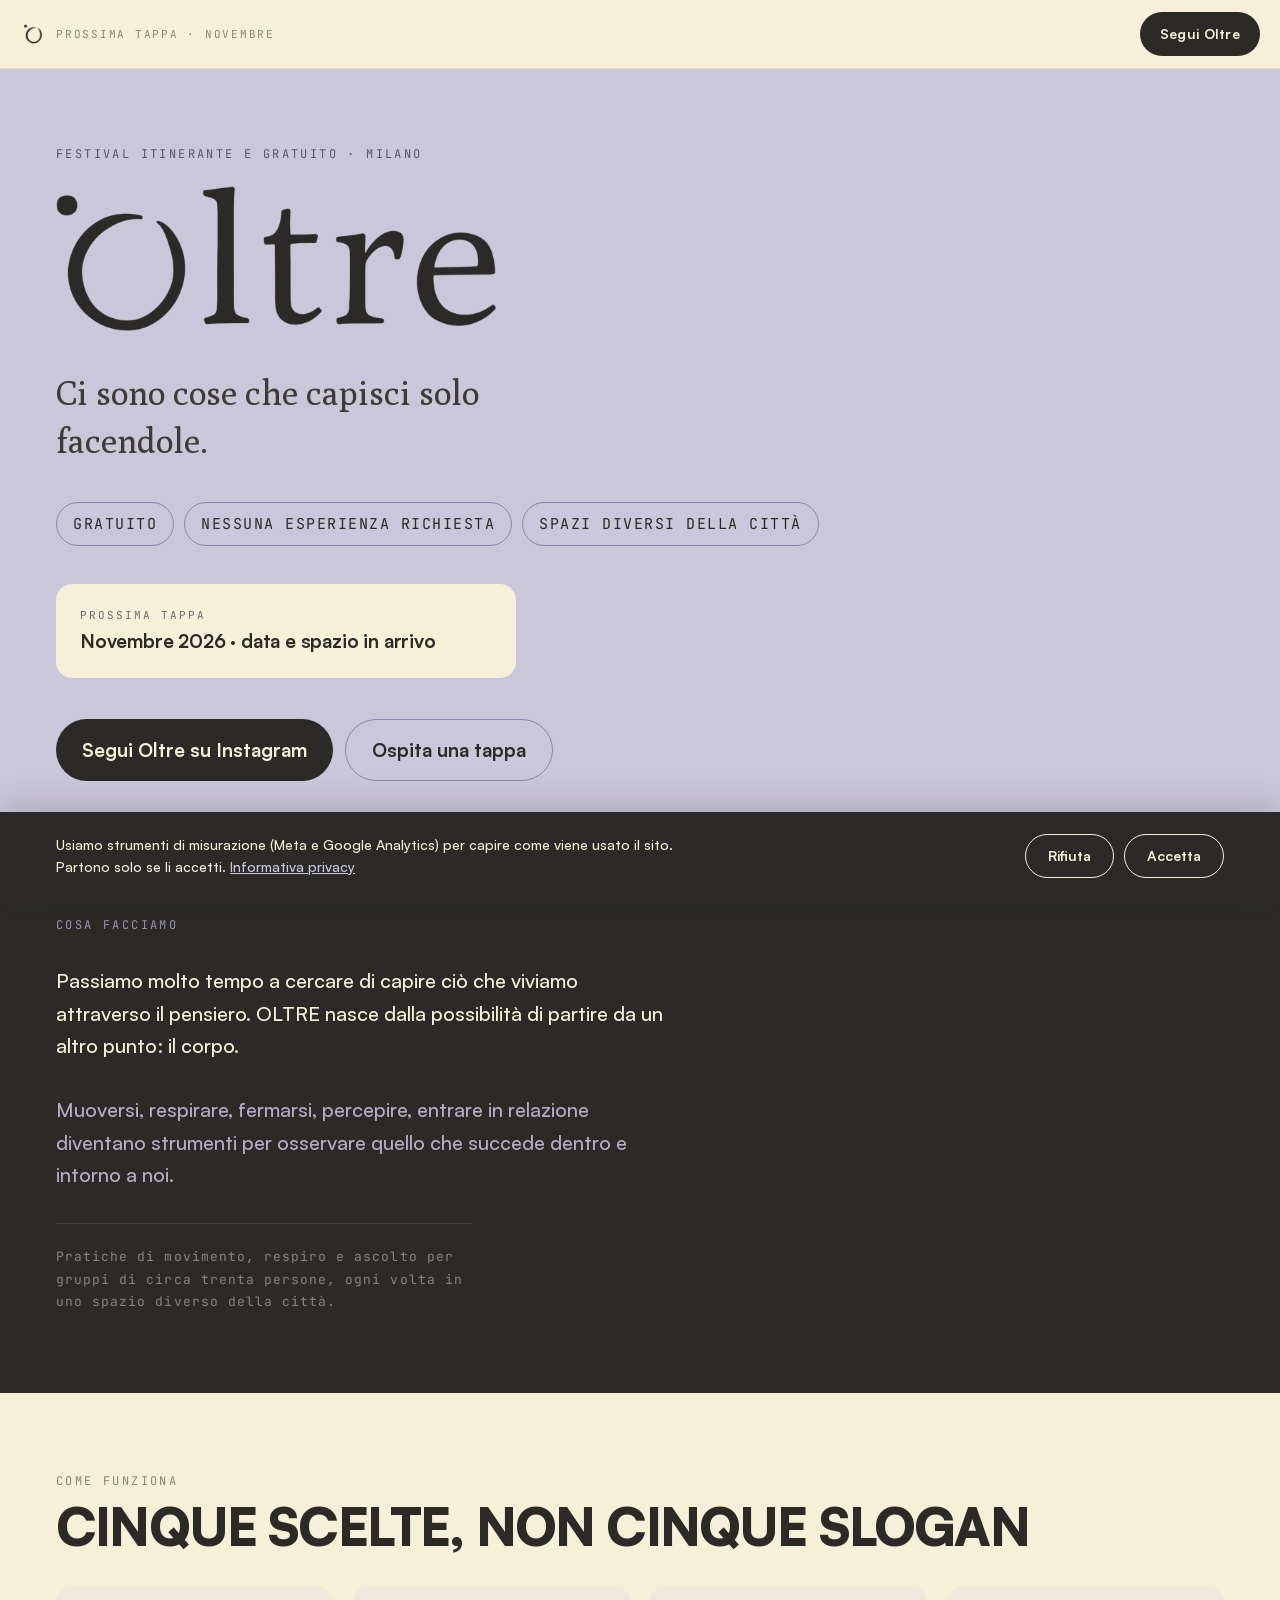
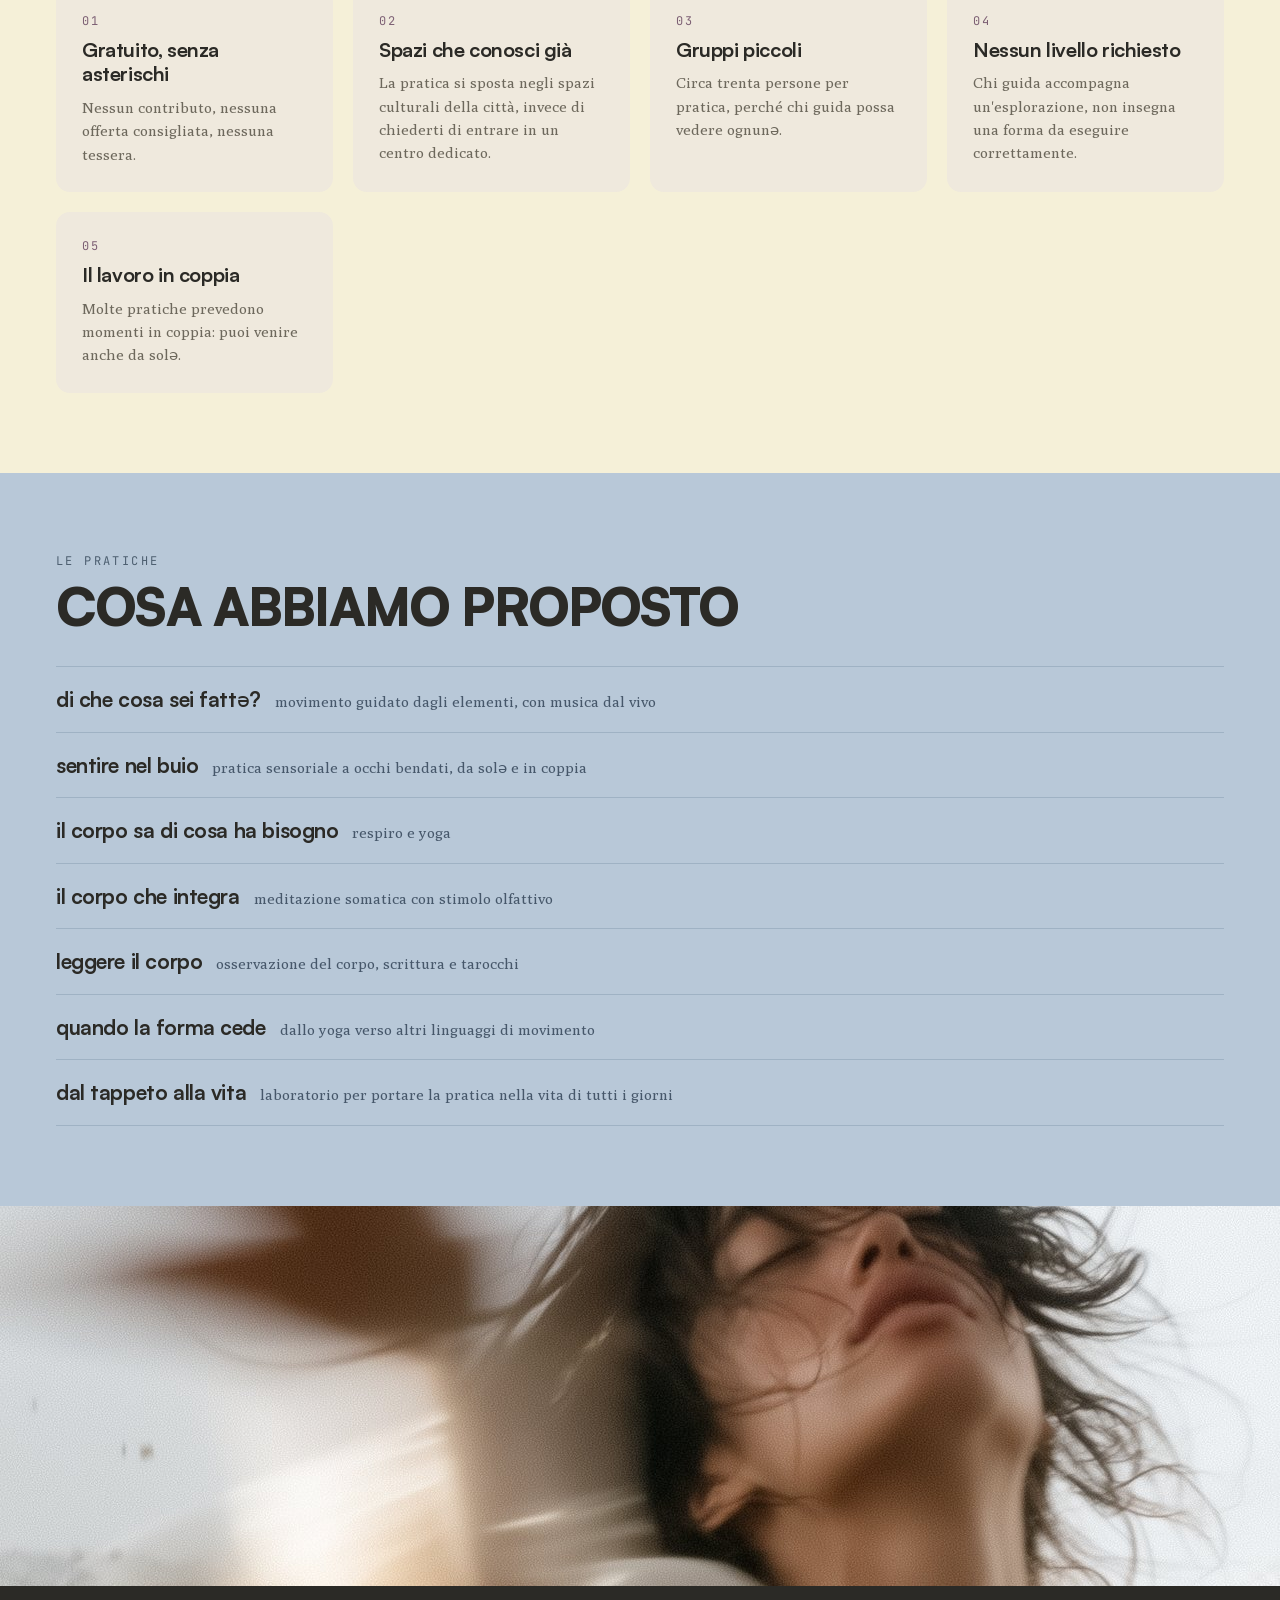
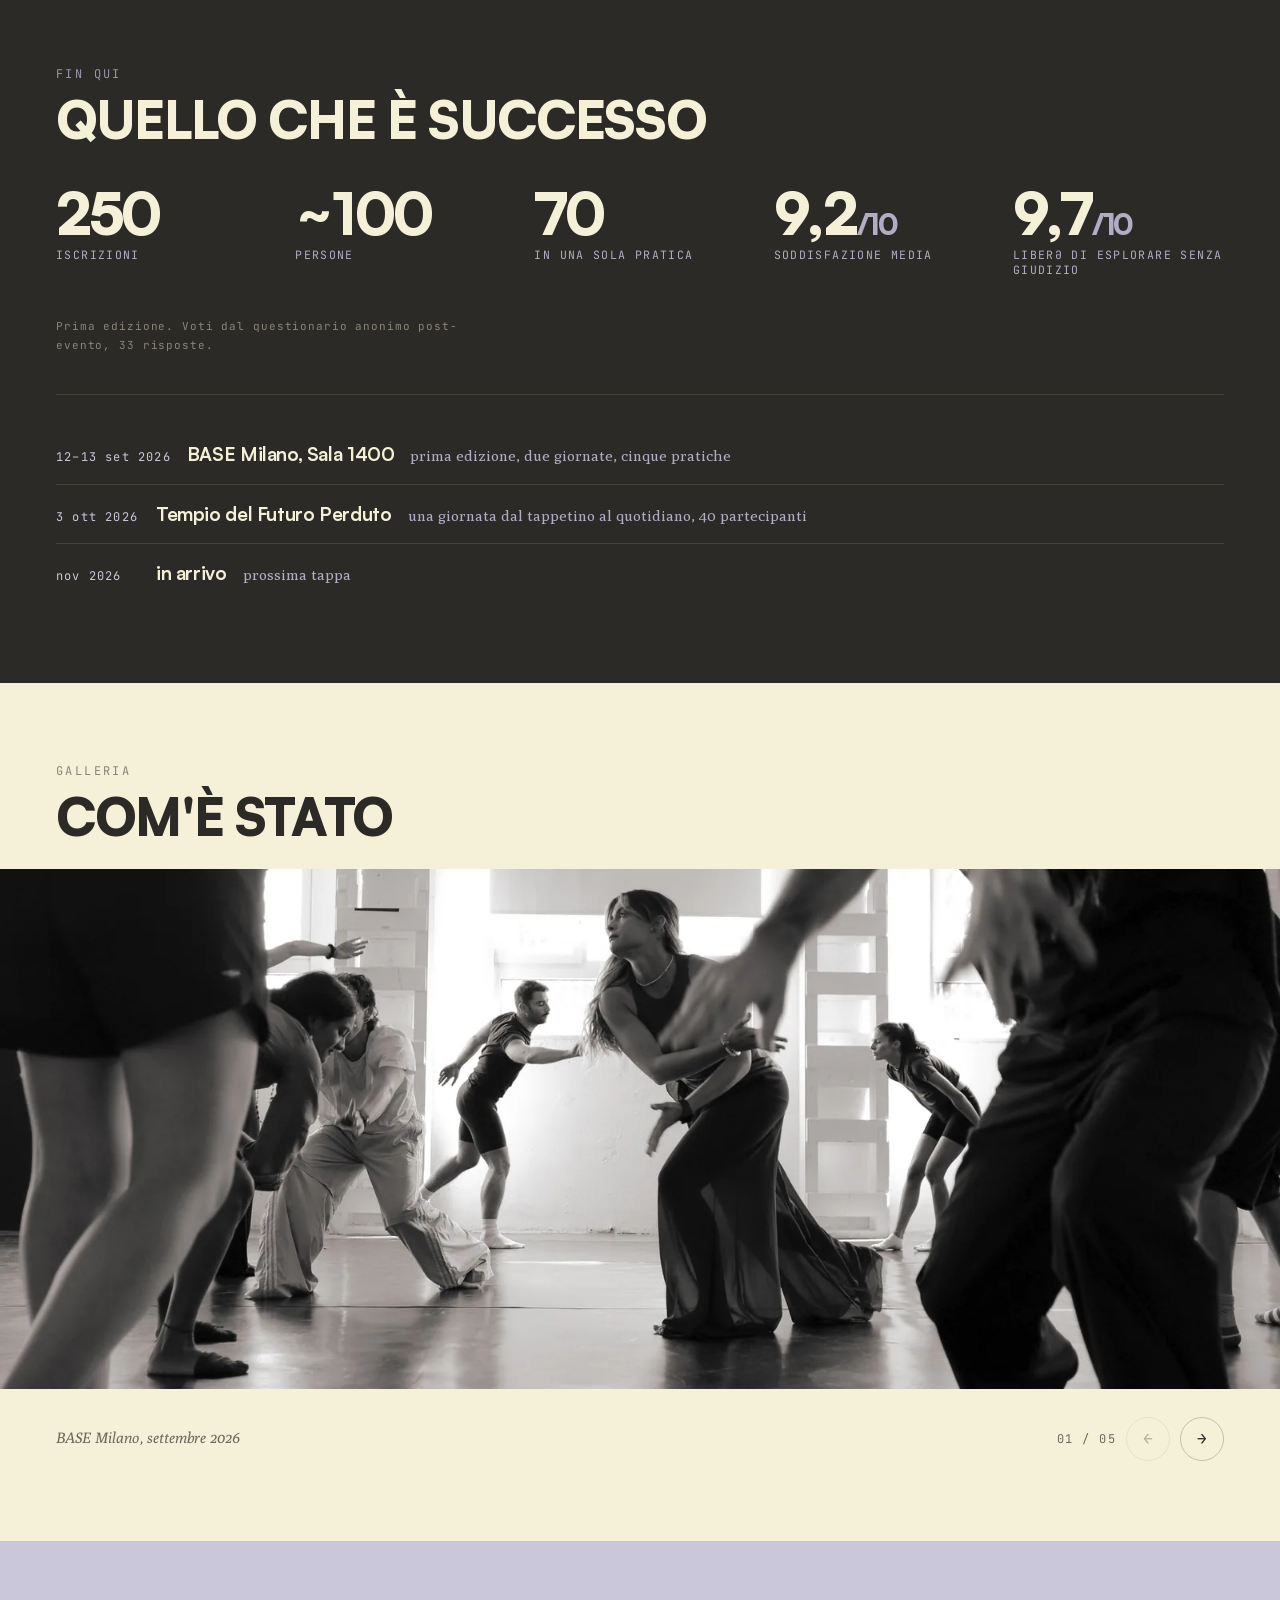
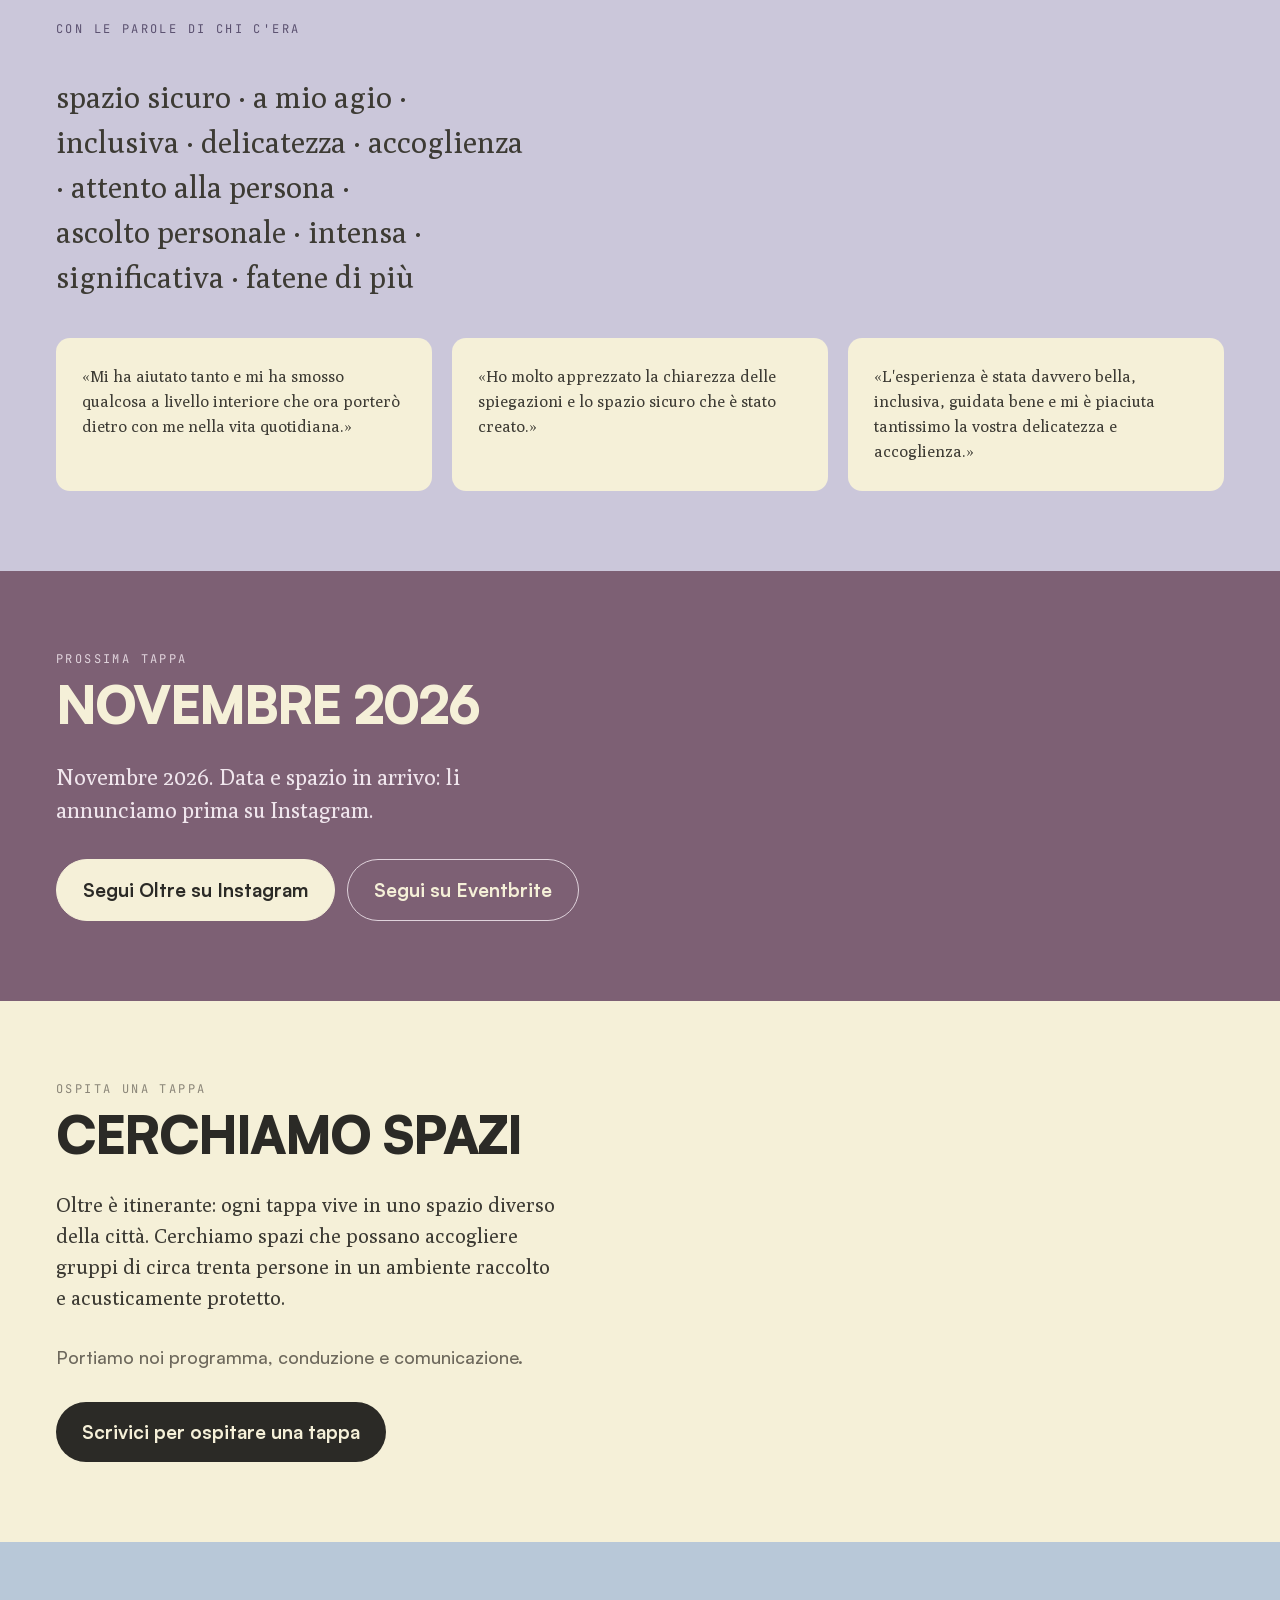
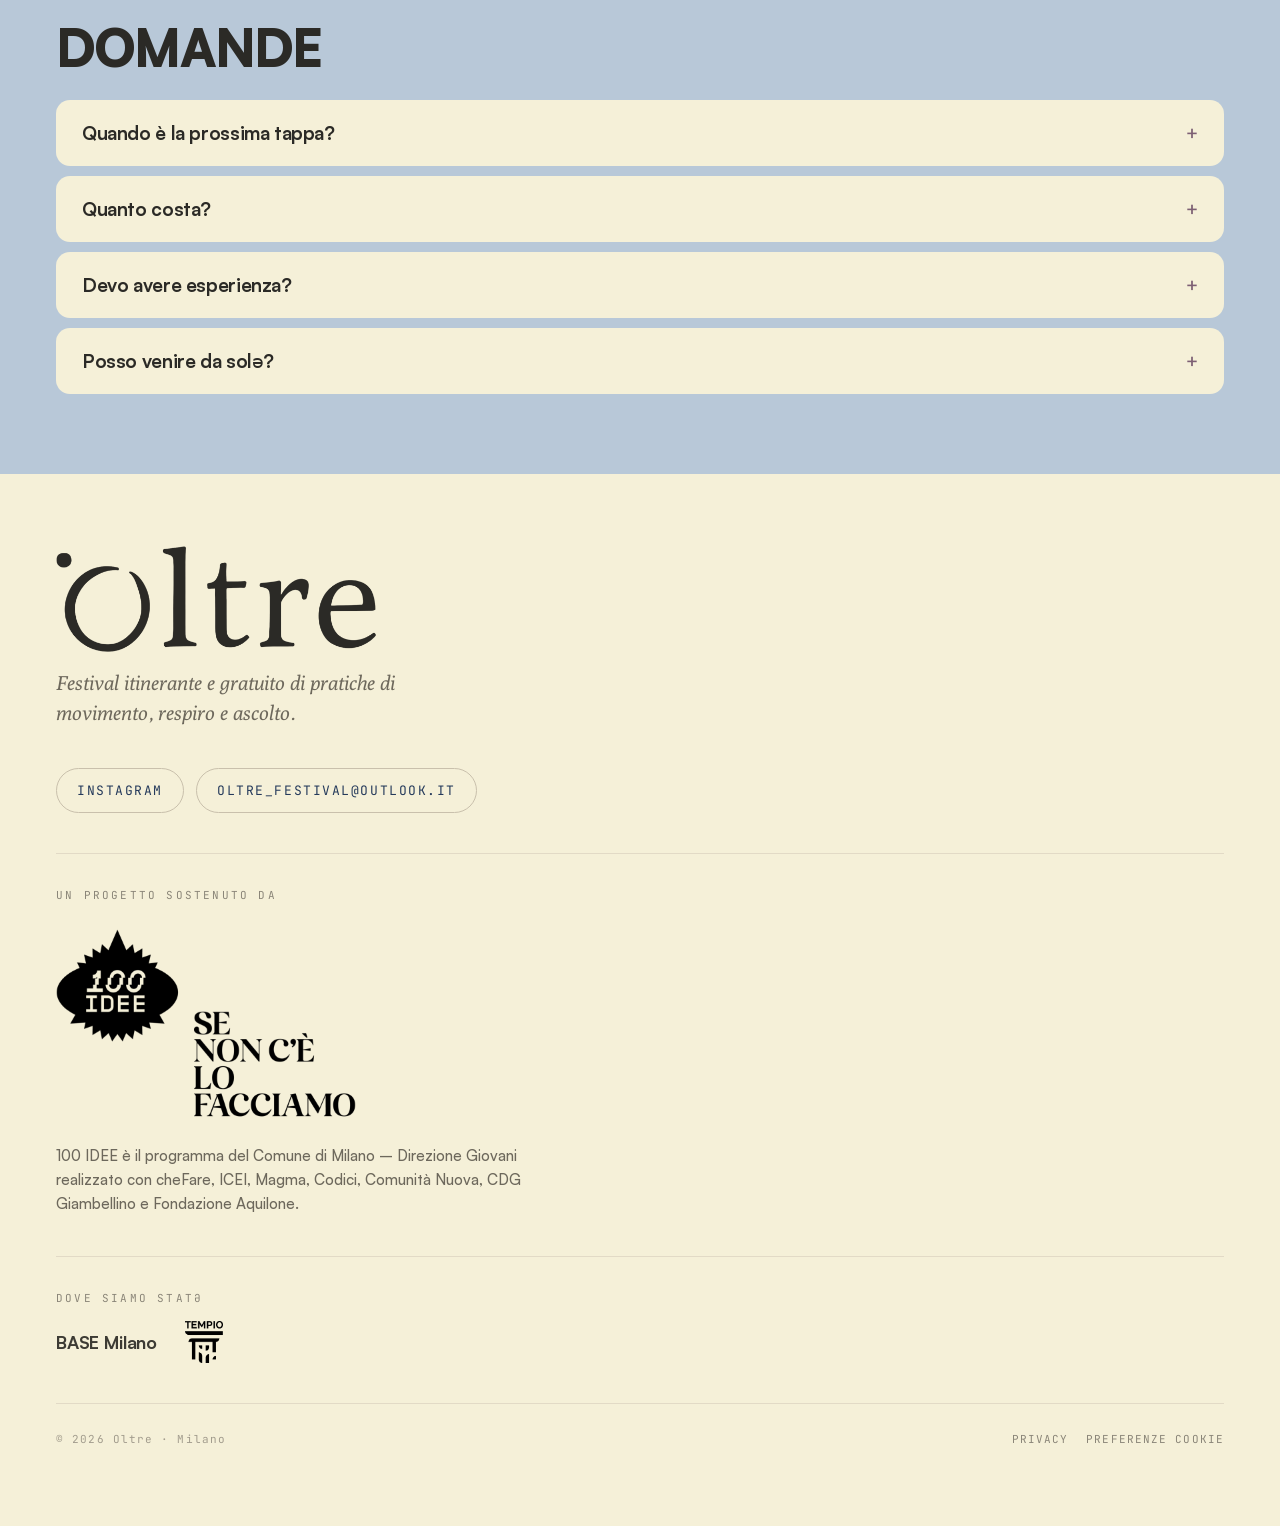
==== commit 8961bc6d: "Il sito diventa la vetrina permanente del progetto Non e' piu' la pagina di iscrizione del 3 ottobre" ====
--- a/index.html
+++ b/index.html
@@ -3,15 +3,38 @@
 <head>
 <meta charset="utf-8">
 <meta name="viewport" content="width=device-width, initial-scale=1">
-<title>OLTRE · Una giornata dal tappetino al quotidiano · 3 ottobre, Tempio del Futuro Perduto</title>
-<meta name="description" content="Festival itinerante e gratuito di pratiche di movimento, respiro e ascolto. Sabato 3 ottobre 2026 al Tempio del Futuro Perduto, Milano. Ingresso gratuito su iscrizione, posti limitati.">
+
+<title>OLTRE · Festival itinerante e gratuito di pratiche per il corpo · Milano</title>
+<meta name="description" content="OLTRE porta pratiche di movimento, respiro e ascolto negli spazi culturali di Milano. Gratuito, in gruppi di circa trenta persone, senza esperienza richiesta. La prossima tappa è a novembre.">
+<link rel="canonical" href="https://www.oltre-festival.com/">
+
+<!-- ============================================================
+     ANTEPRIMA QUANDO IL LINK VIENE CONDIVISO
+     (WhatsApp, email, Instagram, LinkedIn)
+     ============================================================ -->
+<meta property="og:type" content="website">
+<meta property="og:url" content="https://www.oltre-festival.com/">
+<meta property="og:site_name" content="OLTRE">
+<meta property="og:locale" content="it_IT">
+<meta property="og:title" content="OLTRE · Festival itinerante e gratuito di pratiche per il corpo">
+<meta property="og:description" content="Pratiche di movimento, respiro e ascolto negli spazi culturali di Milano. Gratuito, gruppi piccoli, nessuna esperienza richiesta.">
+<meta property="og:image" content="https://www.oltre-festival.com/img/anteprima-social.jpg">
+<meta property="og:image:width" content="1200">
+<meta property="og:image:height" content="630">
+<meta property="og:image:alt" content="Un gruppo di persone in movimento durante una pratica di OLTRE">
+<meta name="twitter:card" content="summary_large_image">
+<meta name="twitter:title" content="OLTRE · Festival itinerante e gratuito di pratiche per il corpo">
+<meta name="twitter:description" content="Pratiche di movimento, respiro e ascolto negli spazi culturali di Milano. Gratuito, gruppi piccoli, nessuna esperienza richiesta.">
+<meta name="twitter:image" content="https://www.oltre-festival.com/img/anteprima-social.jpg">
+
+<link rel="icon" href="favicon.ico" sizes="any">
+<link rel="apple-touch-icon" href="apple-touch-icon.png">
+<meta name="theme-color" content="#F5F0D8">
 
 <!-- ============================================================
      VERIFICA DEL DOMINIO PER META
      Serve SOLO se NON verifichi il dominio con il metodo DNS.
      Se usi il DNS, lascia tutto commentato come adesso.
-     Altrimenti: togli i due segni di commento dalla riga qui sotto
-     e incolla dentro content="" il codice che ti da Meta.
      ============================================================ -->
 <!-- <meta name="facebook-domain-verification" content="" /> -->
 
@@ -20,8 +43,8 @@
 <link href="https://fonts.googleapis.com/css2?family=Poly:ital@0;1&amp;family=JetBrains+Mono:wght@400&amp;display=swap" rel="stylesheet">
 <link rel="stylesheet" href="fonts/satoshi.css">
 
-<!-- Impostazioni del sito: codici di misurazione, evento Eventbrite,
-     costo del pranzo. E' l'unico file che devi modificare. -->
+<!-- Impostazioni del sito: prossima tappa, galleria, codici di misurazione.
+     E' l'unico file che devi modificare. -->
 <script src="config.js"></script>
 
 <style>
@@ -35,9 +58,11 @@
   details[open] .sign { transform:rotate(45deg); }
   .sign { transition:transform .18s ease; }
 
-  /* stati hover (nel file di design erano attributi style-hover) */
-  .hv-viola:hover { background:#7D6074; color:#F5F0D8; }
-  .hv-lilla:hover { background:#CBC7DA; color:#2B2A26; }
+  /* stati hover dei bottoni */
+  .hv-viola:hover  { background:#7D6074; color:#F5F0D8; }
+  .hv-lilla:hover  { background:#CBC7DA; color:#2B2A26; }
+  .hv-carta:hover  { background:#F5F0D8; color:#2B2A26; }
+  .hv-bordo:hover  { border-color:#7D6074; color:#7D6074; }
 
   /* la scritta nella barra in alto si accorcia sugli schermi stretti */
   .solo-stretto { display:none; }
@@ -48,464 +73,610 @@
 
   /* gli elementi nascosti hanno uno style inline con display:
      serve !important perche' l'attributo hidden abbia effetto */
-  [hidden] { display: none !important; }
+  [hidden] { display:none !important; }
+
+  /* ---- galleria ----------------------------------------------------- */
+  /* La base e' uno scorrimento CSS con aggancio: funziona anche se il
+     JavaScript non parte. Le frecce e il conteggio sono in piu'. */
+  .gal-pista {
+    display:flex; overflow-x:auto; scroll-snap-type:x mandatory;
+    gap:0; scrollbar-width:none; -webkit-overflow-scrolling:touch;
+  }
+  .gal-pista::-webkit-scrollbar { display:none; }
+  .gal-foto { flex:0 0 100%; scroll-snap-align:center; position:relative; }
+  .gal-foto img {
+    width:100%; height:clamp(260px,52vw,520px);
+    object-fit:cover; display:block;
+  }
+  .gal-freccia { cursor:pointer; }
+  .gal-freccia:hover { background:#7D6074; color:#F5F0D8; border-color:#7D6074; }
+  .gal-freccia:disabled { opacity:.32; cursor:default; }
+  .gal-freccia:disabled:hover { background:transparent; color:#2B2A26; border-color:#c9c0ac; }
+
+  /* ---- fascia tipografica delle parole ------------------------------ */
+  .parola { white-space:nowrap; }
+
+  /* ---- banner dei cookie -------------------------------------------- */
+  #cookie-banner {
+    position:fixed; left:0; right:0; bottom:0; z-index:60;
+    background:#2B2A26; color:#F5F0D8;
+    padding:clamp(16px,3.4vw,22px) clamp(20px,5.5vw,56px);
+    display:flex; flex-wrap:wrap; align-items:center; gap:14px 20px;
+    justify-content:space-between; box-shadow:0 -8px 28px rgba(43,42,38,.18);
+  }
+
+  @media (prefers-reduced-motion: reduce) {
+    html { scroll-behavior:auto; }
+    .gal-pista { scroll-behavior:auto; }
+  }
 </style>
-
-<!-- ============================================================
-     PIXEL META
-     Non fa nulla finche' metaPixelId in config.js e' vuoto:
-     niente richieste di rete, niente errori in console.
-     ============================================================ -->
-<script>
-(function () {
-  var cfg = window.OLTRE_CONFIG || {};
-  var pixelId = String(cfg.metaPixelId || '').trim();
-  if (!pixelId) return;            // pixel non configurato: si esce in silenzio
-
-  !function (f, b, e, v, n, t, s) {
-    if (f.fbq) return; n = f.fbq = function () {
-      n.callMethod ? n.callMethod.apply(n, arguments) : n.queue.push(arguments);
-    };
-    if (!f._fbq) f._fbq = n;
-    n.push = n; n.loaded = !0; n.version = '2.0'; n.queue = [];
-    t = b.createElement(e); t.async = !0; t.src = v;
-    s = b.getElementsByTagName(e)[0]; s.parentNode.insertBefore(t, s);
-  }(window, document, 'script', 'https://connect.facebook.net/en_US/fbevents.js');
-
-  fbq('init', pixelId);
-  fbq('track', 'PageView');
-})();
-</script>
-
-<!-- ============================================================
-     GOOGLE ANALYTICS (GA4)
-     Non fa nulla finche' googleAnalyticsId in config.js e' vuoto:
-     niente richieste di rete, niente errori in console.
-     La visita alla pagina (page_view) viene contata da sola.
-     ============================================================ -->
-<script>
-(function () {
-  var cfg  = window.OLTRE_CONFIG || {};
-  var gaId = String(cfg.googleAnalyticsId || '').trim();
-  if (!gaId) return;               // analytics non configurato: si esce in silenzio
-
-  window.dataLayer = window.dataLayer || [];
-  window.gtag = function () { window.dataLayer.push(arguments); };
-  window.gtag('js', new Date());
-  window.gtag('config', gaId);
-
-  var t = document.createElement('script');
-  t.async = true;
-  t.src = 'https://www.googletagmanager.com/gtag/js?id=' + encodeURIComponent(gaId);
-  document.head.appendChild(t);
-})();
-</script>
 </head>
 <body>
 <div style="font-family:'Satoshi',sans-serif; color:#2B2A26; background:#F5F0D8; width:100%; box-sizing:border-box;" lang="it">
 
+  <!-- ============================ 1. BARRA ============================ -->
   <div style="position:sticky; top:0; z-index:20; background:#F5F0D8; border-bottom:1px solid #e2dac6; padding:12px 20px; display:flex; align-items:center; justify-content:space-between; gap:16px;">
     <a href="#top" style="display:flex; align-items:center; gap:10px; min-width:0;">
       <img src="img/symbol-ink.png" alt="Oltre" style="width:26px; height:auto; display:block; flex-shrink:0;">
-      <span style="font-family:'JetBrains Mono',monospace; font-size:11px; letter-spacing:0.16em; text-transform:uppercase; color:#8a8578; white-space:nowrap; overflow:hidden; text-overflow:ellipsis;"><span class="solo-largo">3 ott · Tempio del Futuro Perduto</span><span class="solo-stretto">3 ott · Tempio</span></span>
+      <span data-tappa-barra hidden style="font-family:'JetBrains Mono',monospace; font-size:11px; letter-spacing:0.16em; text-transform:uppercase; color:#8a8578; white-space:nowrap; overflow:hidden; text-overflow:ellipsis;"></span>
     </a>
-    <a id="iscriviti-barra" data-iscriviti href="#iscriviti" style="font-family:'Satoshi Bold','Satoshi',sans-serif; font-weight:400; font-size:14px; letter-spacing:0.02em; background:#2B2A26; color:#F5F0D8; padding:12px 20px; border-radius:100px; min-height:44px; box-sizing:border-box; display:flex; align-items:center; flex-shrink:0;" class="hv-viola">Iscriviti</a>
+    <a id="instagram-barra" data-traccia="clic_instagram" href="https://www.instagram.com/oltre_festival/" target="_blank" rel="noopener" style="font-family:'Satoshi Bold','Satoshi',sans-serif; font-weight:400; font-size:14px; letter-spacing:0.02em; background:#2B2A26; color:#F5F0D8; padding:12px 20px; border-radius:100px; min-height:44px; box-sizing:border-box; display:flex; align-items:center; flex-shrink:0;" class="hv-viola">Segui Oltre</a>
   </div>
 
+  <!-- ============================ 2. HERO ============================= -->
   <section id="top" style="background:#CBC7DA; padding:clamp(38px,7.8vw,77px) clamp(20px,5.5vw,56px) clamp(31px,6.1vw,56px); box-sizing:border-box; display:flex; flex-direction:column; gap:clamp(24px,4.3vw,38px);">
     <div style="display:flex; flex-direction:column; gap:clamp(16px,3vw,24px);">
-      <span style="font-family:'JetBrains Mono',monospace; font-size:12px; letter-spacing:0.2em; text-transform:uppercase; color:#5b5170;">Un festival di pratiche per il corpo</span>
+      <span style="font-family:'JetBrains Mono',monospace; font-size:12px; letter-spacing:0.2em; text-transform:uppercase; color:#5b5170;">Festival itinerante e gratuito · Milano</span>
       <img src="img/logo-oltre.png" alt="Oltre" style="width:min(84%,440px); height:auto; display:block;">
     </div>
-    <p style="font-family:'Poly',serif; font-size:clamp(21px,5vw,34px); line-height:1.4; color:#3d3b34; margin:0; max-width:24ch; text-wrap:pretty;">Una giornata dal tappetino al quotidiano.</p>
-    <div style="display:flex; flex-direction:column; gap:12px; padding-top:3px;">
-      <div style="display:flex; flex-wrap:wrap; gap:10px;">
-        <span style="font-family:'JetBrains Mono',monospace; font-size:clamp(12px,3vw,15px); letter-spacing:0.1em; text-transform:uppercase; border:1px solid #8b83a6; padding:11px 16px; border-radius:100px;">Sabato 3 ottobre 2026</span>
-        <span style="font-family:'JetBrains Mono',monospace; font-size:clamp(12px,3vw,15px); letter-spacing:0.1em; text-transform:uppercase; border:1px solid #8b83a6; padding:11px 16px; border-radius:100px;">Ingresso gratuito su iscrizione</span>
-        <span style="font-family:'JetBrains Mono',monospace; font-size:clamp(12px,3vw,15px); letter-spacing:0.1em; text-transform:uppercase; border:1px solid #8b83a6; padding:11px 16px; border-radius:100px;">Tempio del Futuro Perduto</span>
-      </div>
-      <a id="iscriviti-hero" data-iscriviti href="#iscriviti" style="font-family:'Satoshi Bold','Satoshi',sans-serif; font-weight:400; font-size:clamp(17px,4.4vw,22px); background:#2B2A26; color:#F5F0D8; padding:19px 28px; border-radius:100px; text-align:center; min-height:56px; box-sizing:border-box; display:flex; align-items:center; justify-content:center; max-width:420px;" class="hv-viola">Iscriviti</a>
-      <span style="font-family:'JetBrains Mono',monospace; font-size:12px; letter-spacing:0.1em; text-transform:uppercase; color:#5b5170; max-width:420px; text-align:center;">Posti limitati · Mattina e pomeriggio su prenotazione separata</span>
-    </div>
-    <span style="font-family:'JetBrains Mono',monospace; font-size:11px; letter-spacing:0.14em; text-transform:uppercase; color:#6b6280;">Dopo la prima edizione a BASE Milano, 12–13 settembre</span>
-  </section>
-
-  <section style="background:#2B2A26; padding:clamp(35px,7vw,70px) clamp(20px,5.5vw,56px); box-sizing:border-box; display:flex; flex-direction:column; gap:clamp(19px,3.5vw,28px);">
-    <span style="font-family:'JetBrains Mono',monospace; font-size:12px; letter-spacing:0.2em; text-transform:uppercase; color:#9a94b0;">Perché è nato</span>
-    <p style="font-family:'Poly',serif; font-size:clamp(21px,5.2vw,34px); line-height:1.42; color:#F5F0D8; margin:0; max-width:32ch; text-wrap:pretty;">Ci sono cose che capisci solo facendole.</p>
-    <p style="font-family:'Satoshi Medium','Satoshi',sans-serif; font-weight:400; font-size:clamp(15px,3.9vw,20px); line-height:1.62; color:#b3adc4; margin:0; max-width:44ch; text-wrap:pretty;">Passiamo molto tempo a cercare di capire ciò che viviamo attraverso il pensiero. OLTRE nasce dalla possibilità di partire da un altro punto: il corpo.</p>
+    <p style="font-family:'Poly',serif; font-size:clamp(21px,5vw,34px); line-height:1.4; color:#3d3b34; margin:0; max-width:24ch; text-wrap:pretty;">Ci sono cose che capisci solo facendole.</p>
+
+    <div style="display:flex; flex-wrap:wrap; gap:10px;">
+      <span style="font-family:'JetBrains Mono',monospace; font-size:clamp(12px,3vw,15px); letter-spacing:0.1em; text-transform:uppercase; border:1px solid #8b83a6; padding:11px 16px; border-radius:100px;">Gratuito</span>
+      <span style="font-family:'JetBrains Mono',monospace; font-size:clamp(12px,3vw,15px); letter-spacing:0.1em; text-transform:uppercase; border:1px solid #8b83a6; padding:11px 16px; border-radius:100px;">Nessuna esperienza richiesta</span>
+      <span style="font-family:'JetBrains Mono',monospace; font-size:clamp(12px,3vw,15px); letter-spacing:0.1em; text-transform:uppercase; border:1px solid #8b83a6; padding:11px 16px; border-radius:100px;">Spazi diversi della città</span>
+    </div>
+
+    <!-- riquadro della prossima tappa, riempito da config.js -->
+    <div data-tappa-hero hidden style="background:#F5F0D8; border-radius:16px; padding:clamp(18px,3.6vw,24px); display:flex; flex-direction:column; gap:7px; max-width:460px; box-sizing:border-box;">
+      <span style="font-family:'JetBrains Mono',monospace; font-size:11px; letter-spacing:0.18em; text-transform:uppercase; color:#7D6074;">Prossima tappa</span>
+      <span data-tappa-hero-testo style="font-family:'Satoshi Bold','Satoshi',sans-serif; font-weight:400; font-size:clamp(16px,4vw,19px); letter-spacing:-0.01em; line-height:1.3;"></span>
+    </div>
+
+    <div style="display:flex; flex-wrap:wrap; gap:12px; padding-top:3px;">
+      <a id="instagram-hero" data-traccia="clic_instagram" href="https://www.instagram.com/oltre_festival/" target="_blank" rel="noopener" style="font-family:'Satoshi Bold','Satoshi',sans-serif; font-weight:400; font-size:clamp(16px,4vw,19px); background:#2B2A26; color:#F5F0D8; padding:17px 26px; border-radius:100px; min-height:56px; box-sizing:border-box; display:flex; align-items:center; justify-content:center;" class="hv-viola">Segui Oltre su Instagram</a>
+      <a href="#ospita" style="font-family:'Satoshi Bold','Satoshi',sans-serif; font-weight:400; font-size:clamp(16px,4vw,19px); color:#2B2A26; border:1px solid #8b83a6; padding:17px 26px; border-radius:100px; min-height:56px; box-sizing:border-box; display:flex; align-items:center; justify-content:center;" class="hv-bordo">Ospita una tappa</a>
+    </div>
+  </section>
+
+  <!-- ======================= 3. COSA FACCIAMO ========================= -->
+  <section style="background:#2B2A26; padding:clamp(40px,8vw,80px) clamp(20px,5.5vw,56px); box-sizing:border-box; display:flex; flex-direction:column; gap:clamp(22px,4vw,32px);">
+    <span style="font-family:'JetBrains Mono',monospace; font-size:12px; letter-spacing:0.2em; text-transform:uppercase; color:#9a94b0;">Cosa facciamo</span>
+    <p style="font-family:'Satoshi Medium','Satoshi',sans-serif; font-weight:400; font-size:clamp(15px,3.9vw,20px); line-height:1.62; color:#F5F0D8; margin:0; max-width:44ch; text-wrap:pretty;">Passiamo molto tempo a cercare di capire ciò che viviamo attraverso il pensiero. OLTRE nasce dalla possibilità di partire da un altro punto: il corpo.</p>
     <p style="font-family:'Satoshi Medium','Satoshi',sans-serif; font-weight:400; font-size:clamp(15px,3.9vw,20px); line-height:1.62; color:#b3adc4; margin:0; max-width:44ch; text-wrap:pretty;">Muoversi, respirare, fermarsi, percepire, entrare in relazione diventano strumenti per osservare quello che succede dentro e intorno a noi.</p>
-  </section>
-
+    <span style="font-family:'JetBrains Mono',monospace; font-size:clamp(11.5px,2.9vw,13px); letter-spacing:0.08em; line-height:1.7; color:#8a8578; max-width:52ch; border-top:1px solid #45423b; padding-top:clamp(16px,3vw,22px);">Pratiche di movimento, respiro e ascolto per gruppi di circa trenta persone, ogni volta in uno spazio diverso della città.</span>
+  </section>
+
+  <!-- ======================= 4. COME FUNZIONA ========================= -->
   <section style="background:#F5F0D8; padding:clamp(40px,8vw,80px) clamp(20px,5.5vw,56px); box-sizing:border-box; display:flex; flex-direction:column; gap:clamp(24px,4.5vw,36px);">
     <div style="display:flex; flex-direction:column; gap:12px;">
       <span style="font-family:'JetBrains Mono',monospace; font-size:12px; letter-spacing:0.2em; text-transform:uppercase; color:#8a8578;">Come funziona</span>
-      <h2 style="font-family:'Satoshi Black','Satoshi',sans-serif; font-weight:400; font-size:clamp(28px,7vw,52px); line-height:0.96; letter-spacing:-0.035em; text-transform:uppercase; margin:0; max-width:20ch;">Cinque scelte, non cinque slogan</h2>
-    </div>
-    <div style="display:grid; grid-template-columns:repeat(auto-fit,minmax(min(100%,280px),1fr)); gap:14px;">
-      <div style="background:#efe9dd; border:1px solid #e2dac6; border-radius:16px; padding:clamp(20px,5vw,28px); display:flex; flex-direction:column; gap:10px;">
-        <span style="font-family:'JetBrains Mono',monospace; font-size:11px; letter-spacing:0.16em; color:#7D6074;">01</span>
-        <h3 style="font-family:'Satoshi Bold','Satoshi',sans-serif; font-weight:400; font-size:clamp(19px,4.6vw,24px); line-height:1.12; letter-spacing:-0.025em; margin:0;">Gratuito, senza asterischi</h3>
-      </div>
-      <div style="background:#efe9dd; border:1px solid #e2dac6; border-radius:16px; padding:clamp(20px,5vw,28px); display:flex; flex-direction:column; gap:10px;">
-        <span style="font-family:'JetBrains Mono',monospace; font-size:11px; letter-spacing:0.16em; color:#7D6074;">02</span>
-        <h3 style="font-family:'Satoshi Bold','Satoshi',sans-serif; font-weight:400; font-size:clamp(19px,4.6vw,24px); line-height:1.12; letter-spacing:-0.025em; margin:0;">Spazi che conosci già</h3>
-      </div>
-      <div style="background:#efe9dd; border:1px solid #e2dac6; border-radius:16px; padding:clamp(20px,5vw,28px); display:flex; flex-direction:column; gap:10px;">
-        <span style="font-family:'JetBrains Mono',monospace; font-size:11px; letter-spacing:0.16em; color:#7D6074;">03</span>
-        <h3 style="font-family:'Satoshi Bold','Satoshi',sans-serif; font-weight:400; font-size:clamp(19px,4.6vw,24px); line-height:1.12; letter-spacing:-0.025em; margin:0;">Gruppi piccoli</h3>
-      </div>
-      <div style="background:#efe9dd; border:1px solid #e2dac6; border-radius:16px; padding:clamp(20px,5vw,28px); display:flex; flex-direction:column; gap:10px;">
-        <span style="font-family:'JetBrains Mono',monospace; font-size:11px; letter-spacing:0.16em; color:#7D6074;">04</span>
-        <h3 style="font-family:'Satoshi Bold','Satoshi',sans-serif; font-weight:400; font-size:clamp(19px,4.6vw,24px); line-height:1.12; letter-spacing:-0.025em; margin:0;">Nessun livello richiesto</h3>
-      </div>
-      <div style="background:#7D6074; border-radius:16px; padding:clamp(20px,5vw,28px); display:flex; flex-direction:column; gap:10px;">
-        <span style="font-family:'JetBrains Mono',monospace; font-size:11px; letter-spacing:0.16em; color:#e4cfdc;">05</span>
-        <h3 style="font-family:'Satoshi Bold','Satoshi',sans-serif; font-weight:400; font-size:clamp(19px,4.6vw,24px); line-height:1.12; letter-spacing:-0.025em; margin:0; color:#F5F0D8;">Il lavoro in coppia</h3>
-      </div>
-    </div>
-  </section>
-
-  <section id="prima-edizione" style="background:#2B2A26;">
-    <div style="width:100%; height:clamp(240px,54vw,460px); background:#221f1c; position:relative; overflow:hidden;">
-      <img src="img/foto-hero.jpg" alt="Una persona in movimento durante la prima edizione" loading="lazy" decoding="async" style="position:absolute; inset:0; width:100%; height:100%; object-fit:cover; object-position:56% 36%; display:block;">
-    </div>
-    <div style="padding:clamp(35px,7vw,70px) clamp(20px,5.5vw,56px); box-sizing:border-box; display:flex; flex-direction:column; gap:clamp(19px,3.5vw,28px);">
-      <div style="display:flex; flex-direction:column; gap:10px;">
-        <span style="font-family:'JetBrains Mono',monospace; font-size:12px; letter-spacing:0.2em; text-transform:uppercase; color:#9a94b0;">Prima edizione · BASE Milano, 12–13 settembre</span>
-        <h2 style="font-family:'Satoshi Black','Satoshi',sans-serif; font-weight:400; font-size:clamp(28px,7vw,52px); line-height:0.96; letter-spacing:-0.035em; text-transform:uppercase; margin:0; color:#F5F0D8; max-width:18ch;">Cento persone, due giorni.</h2>
-      </div>
-      <p style="font-family:'Poly',serif; font-size:clamp(17px,4.2vw,24px); line-height:1.5; color:#CBC7DA; margin:0; max-width:38ch; text-wrap:pretty;">A settembre OLTRE ha preso forma per la prima volta a BASE Milano.</p>
-      <div style="display:flex; flex-direction:column; gap:7px; max-width:46ch;">
-        <span style="font-family:'Poly',serif; font-size:clamp(16px,4vw,20px); line-height:1.5; color:#b3adc4; text-wrap:pretty;">Cento persone, pratiche diverse e due giorni per lasciare un po’ di spazio a quello che normalmente passa in secondo piano: il corpo, le sensazioni, la relazione, quello che emerge quando non dobbiamo per forza capire tutto subito.</span>
-        <span style="font-family:'Poly',serif; font-size:clamp(16px,4vw,20px); line-height:1.5; color:#b3adc4; text-wrap:pretty;">Ognunə è arrivatə con qualcosa di diverso e se n’è andatə con qualcosa di proprio.</span>
-        <span style="font-family:'Poly',serif; font-size:clamp(16px,4vw,20px); line-height:1.5; color:#b3adc4; text-wrap:pretty;">OLTRE è iniziato così: come uno spazio da attraversare, più che da spiegare.</span>
-      </div>
-      <p style="font-family:'Poly',serif; font-size:clamp(17px,4.2vw,24px); line-height:1.5; color:#CBC7DA; margin:0; max-width:38ch; text-wrap:pretty;">Il 3 ottobre ripartiamo da lì.</p>
-    </div>
-  </section>
-
-  <section id="programma" style="background:#B8C8D8; padding:clamp(35px,7vw,70px) clamp(20px,5.5vw,56px); box-sizing:border-box; display:flex; flex-direction:column; gap:clamp(21px,3.9vw,31px);">
+      <h2 style="font-family:'Satoshi Black','Satoshi',sans-serif; font-weight:400; font-size:clamp(28px,7vw,52px); line-height:0.96; letter-spacing:-0.035em; text-transform:uppercase; margin:0;">Cinque scelte, non cinque slogan</h2>
+    </div>
+    <div style="display:grid; grid-template-columns:repeat(auto-fit,minmax(min(100%,260px),1fr)); gap:clamp(14px,2.6vw,20px);">
+      <div style="background:#efe9dd; border-radius:14px; padding:clamp(20px,3.6vw,26px); display:flex; flex-direction:column; gap:9px;">
+        <span style="font-family:'JetBrains Mono',monospace; font-size:12px; letter-spacing:0.16em; color:#7D6074;">01</span>
+        <h3 style="font-family:'Satoshi Bold','Satoshi',sans-serif; font-weight:400; font-size:clamp(17px,4.2vw,20px); letter-spacing:-0.02em; line-height:1.24; margin:0;">Gratuito, senza asterischi</h3>
+        <p style="font-family:'Poly',serif; font-size:15px; line-height:1.55; color:#6d685c; margin:0;">Nessun contributo, nessuna offerta consigliata, nessuna tessera.</p>
+      </div>
+      <div style="background:#efe9dd; border-radius:14px; padding:clamp(20px,3.6vw,26px); display:flex; flex-direction:column; gap:9px;">
+        <span style="font-family:'JetBrains Mono',monospace; font-size:12px; letter-spacing:0.16em; color:#7D6074;">02</span>
+        <h3 style="font-family:'Satoshi Bold','Satoshi',sans-serif; font-weight:400; font-size:clamp(17px,4.2vw,20px); letter-spacing:-0.02em; line-height:1.24; margin:0;">Spazi che conosci già</h3>
+        <p style="font-family:'Poly',serif; font-size:15px; line-height:1.55; color:#6d685c; margin:0;">La pratica si sposta negli spazi culturali della città, invece di chiederti di entrare in un centro dedicato.</p>
+      </div>
+      <div style="background:#efe9dd; border-radius:14px; padding:clamp(20px,3.6vw,26px); display:flex; flex-direction:column; gap:9px;">
+        <span style="font-family:'JetBrains Mono',monospace; font-size:12px; letter-spacing:0.16em; color:#7D6074;">03</span>
+        <h3 style="font-family:'Satoshi Bold','Satoshi',sans-serif; font-weight:400; font-size:clamp(17px,4.2vw,20px); letter-spacing:-0.02em; line-height:1.24; margin:0;">Gruppi piccoli</h3>
+        <p style="font-family:'Poly',serif; font-size:15px; line-height:1.55; color:#6d685c; margin:0;">Circa trenta persone per pratica, perché chi guida possa vedere ognunə.</p>
+      </div>
+      <div style="background:#efe9dd; border-radius:14px; padding:clamp(20px,3.6vw,26px); display:flex; flex-direction:column; gap:9px;">
+        <span style="font-family:'JetBrains Mono',monospace; font-size:12px; letter-spacing:0.16em; color:#7D6074;">04</span>
+        <h3 style="font-family:'Satoshi Bold','Satoshi',sans-serif; font-weight:400; font-size:clamp(17px,4.2vw,20px); letter-spacing:-0.02em; line-height:1.24; margin:0;">Nessun livello richiesto</h3>
+        <p style="font-family:'Poly',serif; font-size:15px; line-height:1.55; color:#6d685c; margin:0;">Chi guida accompagna un'esplorazione, non insegna una forma da eseguire correttamente.</p>
+      </div>
+      <div style="background:#efe9dd; border-radius:14px; padding:clamp(20px,3.6vw,26px); display:flex; flex-direction:column; gap:9px;">
+        <span style="font-family:'JetBrains Mono',monospace; font-size:12px; letter-spacing:0.16em; color:#7D6074;">05</span>
+        <h3 style="font-family:'Satoshi Bold','Satoshi',sans-serif; font-weight:400; font-size:clamp(17px,4.2vw,20px); letter-spacing:-0.02em; line-height:1.24; margin:0;">Il lavoro in coppia</h3>
+        <p style="font-family:'Poly',serif; font-size:15px; line-height:1.55; color:#6d685c; margin:0;">Molte pratiche prevedono momenti in coppia: puoi venire anche da solə.</p>
+      </div>
+    </div>
+  </section>
+
+  <!-- ======================== 5. LE PRATICHE ========================== -->
+  <section id="pratiche" style="background:#B8C8D8; padding:clamp(40px,8vw,80px) clamp(20px,5.5vw,56px); box-sizing:border-box; display:flex; flex-direction:column; gap:clamp(24px,4.5vw,36px);">
+    <div style="display:flex; flex-direction:column; gap:12px;">
+      <span style="font-family:'JetBrains Mono',monospace; font-size:12px; letter-spacing:0.2em; text-transform:uppercase; color:#4d5f70;">Le pratiche</span>
+      <h2 style="font-family:'Satoshi Black','Satoshi',sans-serif; font-weight:400; font-size:clamp(28px,7vw,52px); line-height:0.96; letter-spacing:-0.035em; text-transform:uppercase; margin:0;">Cosa abbiamo proposto</h2>
+    </div>
+    <div style="display:flex; flex-direction:column;">
+      <div style="display:flex; flex-wrap:wrap; align-items:baseline; gap:4px 14px; padding:clamp(14px,2.6vw,18px) 0; border-top:1px solid #9fb2c4;">
+        <span style="font-family:'Satoshi Bold','Satoshi',sans-serif; font-weight:400; font-size:clamp(17px,4.2vw,21px); letter-spacing:-0.02em;">di che cosa sei fattə?</span>
+        <span style="font-family:'Poly',serif; font-size:15px; line-height:1.5; color:#46576a;">movimento guidato dagli elementi, con musica dal vivo</span>
+      </div>
+      <div style="display:flex; flex-wrap:wrap; align-items:baseline; gap:4px 14px; padding:clamp(14px,2.6vw,18px) 0; border-top:1px solid #9fb2c4;">
+        <span style="font-family:'Satoshi Bold','Satoshi',sans-serif; font-weight:400; font-size:clamp(17px,4.2vw,21px); letter-spacing:-0.02em;">sentire nel buio</span>
+        <span style="font-family:'Poly',serif; font-size:15px; line-height:1.5; color:#46576a;">pratica sensoriale a occhi bendati, da solə e in coppia</span>
+      </div>
+      <div style="display:flex; flex-wrap:wrap; align-items:baseline; gap:4px 14px; padding:clamp(14px,2.6vw,18px) 0; border-top:1px solid #9fb2c4;">
+        <span style="font-family:'Satoshi Bold','Satoshi',sans-serif; font-weight:400; font-size:clamp(17px,4.2vw,21px); letter-spacing:-0.02em;">il corpo sa di cosa ha bisogno</span>
+        <span style="font-family:'Poly',serif; font-size:15px; line-height:1.5; color:#46576a;">respiro e yoga</span>
+      </div>
+      <div style="display:flex; flex-wrap:wrap; align-items:baseline; gap:4px 14px; padding:clamp(14px,2.6vw,18px) 0; border-top:1px solid #9fb2c4;">
+        <span style="font-family:'Satoshi Bold','Satoshi',sans-serif; font-weight:400; font-size:clamp(17px,4.2vw,21px); letter-spacing:-0.02em;">il corpo che integra</span>
+        <span style="font-family:'Poly',serif; font-size:15px; line-height:1.5; color:#46576a;">meditazione somatica con stimolo olfattivo</span>
+      </div>
+      <div style="display:flex; flex-wrap:wrap; align-items:baseline; gap:4px 14px; padding:clamp(14px,2.6vw,18px) 0; border-top:1px solid #9fb2c4;">
+        <span style="font-family:'Satoshi Bold','Satoshi',sans-serif; font-weight:400; font-size:clamp(17px,4.2vw,21px); letter-spacing:-0.02em;">leggere il corpo</span>
+        <span style="font-family:'Poly',serif; font-size:15px; line-height:1.5; color:#46576a;">osservazione del corpo, scrittura e tarocchi</span>
+      </div>
+      <div style="display:flex; flex-wrap:wrap; align-items:baseline; gap:4px 14px; padding:clamp(14px,2.6vw,18px) 0; border-top:1px solid #9fb2c4;">
+        <span style="font-family:'Satoshi Bold','Satoshi',sans-serif; font-weight:400; font-size:clamp(17px,4.2vw,21px); letter-spacing:-0.02em;">quando la forma cede</span>
+        <span style="font-family:'Poly',serif; font-size:15px; line-height:1.5; color:#46576a;">dallo yoga verso altri linguaggi di movimento</span>
+      </div>
+      <div style="display:flex; flex-wrap:wrap; align-items:baseline; gap:4px 14px; padding:clamp(14px,2.6vw,18px) 0; border-top:1px solid #9fb2c4; border-bottom:1px solid #9fb2c4;">
+        <span style="font-family:'Satoshi Bold','Satoshi',sans-serif; font-weight:400; font-size:clamp(17px,4.2vw,21px); letter-spacing:-0.02em;">dal tappeto alla vita</span>
+        <span style="font-family:'Poly',serif; font-size:15px; line-height:1.5; color:#46576a;">laboratorio per portare la pratica nella vita di tutti i giorni</span>
+      </div>
+    </div>
+  </section>
+
+  <!-- ========================== 6. FIN QUI ============================ -->
+  <section id="fin-qui" style="background:#2B2A26; color:#F5F0D8; box-sizing:border-box; display:flex; flex-direction:column;">
+    <img src="img/foto-hero.jpg" alt="Una persona in movimento durante la prima edizione" loading="lazy" decoding="async" style="width:100%; height:clamp(200px,40vw,380px); object-fit:cover; display:block;">
+    <div style="padding:clamp(40px,8vw,80px) clamp(20px,5.5vw,56px); display:flex; flex-direction:column; gap:clamp(26px,5vw,40px);">
+      <div style="display:flex; flex-direction:column; gap:12px;">
+        <span style="font-family:'JetBrains Mono',monospace; font-size:12px; letter-spacing:0.2em; text-transform:uppercase; color:#9a94b0;">Fin qui</span>
+        <h2 style="font-family:'Satoshi Black','Satoshi',sans-serif; font-weight:400; font-size:clamp(28px,7vw,52px); line-height:0.96; letter-spacing:-0.035em; text-transform:uppercase; margin:0;">Quello che è successo</h2>
+      </div>
+
+      <div style="display:grid; grid-template-columns:repeat(auto-fit,minmax(min(100%,180px),1fr)); gap:clamp(18px,3.4vw,28px);">
+        <div style="display:flex; flex-direction:column; gap:5px;">
+          <span style="font-family:'Satoshi Black','Satoshi',sans-serif; font-weight:400; font-size:clamp(38px,9vw,58px); line-height:1; letter-spacing:-0.04em;">250</span>
+          <span style="font-family:'JetBrains Mono',monospace; font-size:11.5px; letter-spacing:0.12em; text-transform:uppercase; color:#b3adc4;">iscrizioni</span>
+        </div>
+        <div style="display:flex; flex-direction:column; gap:5px;">
+          <span style="font-family:'Satoshi Black','Satoshi',sans-serif; font-weight:400; font-size:clamp(38px,9vw,58px); line-height:1; letter-spacing:-0.04em;">~100</span>
+          <span style="font-family:'JetBrains Mono',monospace; font-size:11.5px; letter-spacing:0.12em; text-transform:uppercase; color:#b3adc4;">persone</span>
+        </div>
+        <div style="display:flex; flex-direction:column; gap:5px;">
+          <span style="font-family:'Satoshi Black','Satoshi',sans-serif; font-weight:400; font-size:clamp(38px,9vw,58px); line-height:1; letter-spacing:-0.04em;">70</span>
+          <span style="font-family:'JetBrains Mono',monospace; font-size:11.5px; letter-spacing:0.12em; text-transform:uppercase; color:#b3adc4;">in una sola pratica</span>
+        </div>
+        <div style="display:flex; flex-direction:column; gap:5px;">
+          <span style="font-family:'Satoshi Black','Satoshi',sans-serif; font-weight:400; font-size:clamp(38px,9vw,58px); line-height:1; letter-spacing:-0.04em;">9,2<span style="font-size:0.5em; color:#b3adc4;">/10</span></span>
+          <span style="font-family:'JetBrains Mono',monospace; font-size:11.5px; letter-spacing:0.12em; text-transform:uppercase; color:#b3adc4;">soddisfazione media</span>
+        </div>
+        <div style="display:flex; flex-direction:column; gap:5px;">
+          <span style="font-family:'Satoshi Black','Satoshi',sans-serif; font-weight:400; font-size:clamp(38px,9vw,58px); line-height:1; letter-spacing:-0.04em;">9,7<span style="font-size:0.5em; color:#b3adc4;">/10</span></span>
+          <span style="font-family:'JetBrains Mono',monospace; font-size:11.5px; letter-spacing:0.12em; text-transform:uppercase; color:#b3adc4;">liberə di esplorare senza giudizio</span>
+        </div>
+      </div>
+
+      <span style="font-family:'JetBrains Mono',monospace; font-size:11px; letter-spacing:0.08em; line-height:1.7; color:#8a8578; max-width:60ch;">Prima edizione. Voti dal questionario anonimo post-evento, 33 risposte.</span>
+
+      <div style="display:flex; flex-direction:column; border-top:1px solid #45423b; padding-top:clamp(20px,4vw,30px);">
+        <div style="display:flex; flex-wrap:wrap; gap:4px 16px; align-items:baseline; padding:clamp(12px,2.4vw,16px) 0;">
+          <span style="font-family:'JetBrains Mono',monospace; font-size:12px; letter-spacing:0.1em; color:#CBC7DA; min-width:12ch;">12–13 set 2026</span>
+          <span style="font-family:'Satoshi Bold','Satoshi',sans-serif; font-weight:400; font-size:clamp(16px,4vw,19px); letter-spacing:-0.02em;">BASE Milano, Sala 1400</span>
+          <span style="font-family:'Poly',serif; font-size:15px; line-height:1.5; color:#b3adc4;">prima edizione, due giornate, cinque pratiche</span>
+        </div>
+        <div style="display:flex; flex-wrap:wrap; gap:4px 16px; align-items:baseline; padding:clamp(12px,2.4vw,16px) 0; border-top:1px solid #45423b;">
+          <span style="font-family:'JetBrains Mono',monospace; font-size:12px; letter-spacing:0.1em; color:#CBC7DA; min-width:12ch;">3 ott 2026</span>
+          <span style="font-family:'Satoshi Bold','Satoshi',sans-serif; font-weight:400; font-size:clamp(16px,4vw,19px); letter-spacing:-0.02em;">Tempio del Futuro Perduto</span>
+          <span style="font-family:'Poly',serif; font-size:15px; line-height:1.5; color:#b3adc4;">una giornata dal tappetino al quotidiano, 40 partecipanti</span>
+        </div>
+        <div data-tappa-timeline hidden style="display:flex; flex-wrap:wrap; gap:4px 16px; align-items:baseline; padding:clamp(12px,2.4vw,16px) 0; border-top:1px solid #45423b;">
+          <span style="font-family:'JetBrains Mono',monospace; font-size:12px; letter-spacing:0.1em; color:#CBC7DA; min-width:12ch;">nov 2026</span>
+          <span data-tappa-timeline-testo style="font-family:'Satoshi Bold','Satoshi',sans-serif; font-weight:400; font-size:clamp(16px,4vw,19px); letter-spacing:-0.02em;"></span>
+          <span style="font-family:'Poly',serif; font-size:15px; line-height:1.5; color:#b3adc4;">prossima tappa</span>
+        </div>
+      </div>
+    </div>
+  </section>
+
+  <!-- ========================== 7. GALLERIA =========================== -->
+  <section id="galleria" data-galleria hidden style="background:#F5F0D8; padding:clamp(40px,8vw,80px) 0 clamp(40px,8vw,80px); box-sizing:border-box; display:flex; flex-direction:column; gap:clamp(20px,3.6vw,28px);">
+    <div style="padding:0 clamp(20px,5.5vw,56px); display:flex; flex-direction:column; gap:12px;">
+      <span style="font-family:'JetBrains Mono',monospace; font-size:12px; letter-spacing:0.2em; text-transform:uppercase; color:#8a8578;">Galleria</span>
+      <h2 style="font-family:'Satoshi Black','Satoshi',sans-serif; font-weight:400; font-size:clamp(28px,7vw,52px); line-height:0.96; letter-spacing:-0.035em; text-transform:uppercase; margin:0;">Com'è stato</h2>
+    </div>
+
+    <div data-gal-pista class="gal-pista" tabindex="0" aria-label="Galleria fotografica" style="outline:none;"></div>
+
+    <div style="padding:0 clamp(20px,5.5vw,56px); display:flex; align-items:center; justify-content:space-between; gap:16px;">
+      <span data-gal-didascalia style="font-family:'Poly',serif; font-style:italic; font-size:15px; line-height:1.5; color:#6d685c; min-height:1.5em;"></span>
+      <div style="display:flex; align-items:center; gap:10px; flex-shrink:0;">
+        <span data-gal-conteggio style="font-family:'JetBrains Mono',monospace; font-size:12px; letter-spacing:0.12em; color:#6d685c;"></span>
+        <button data-gal-prec class="gal-freccia" aria-label="Foto precedente" style="font-family:'JetBrains Mono',monospace; font-size:16px; line-height:1; color:#2B2A26; background:transparent; border:1px solid #c9c0ac; border-radius:100px; width:44px; height:44px; display:flex; align-items:center; justify-content:center; transition:background .18s ease, color .18s ease, border-color .18s ease;">←</button>
+        <button data-gal-succ class="gal-freccia" aria-label="Foto successiva" style="font-family:'JetBrains Mono',monospace; font-size:16px; line-height:1; color:#2B2A26; background:transparent; border:1px solid #c9c0ac; border-radius:100px; width:44px; height:44px; display:flex; align-items:center; justify-content:center; transition:background .18s ease, color .18s ease, border-color .18s ease;">→</button>
+      </div>
+    </div>
+  </section>
+
+  <!-- ===================== 8. CON LE PAROLE =========================== -->
+  <section style="background:#CBC7DA; padding:clamp(40px,8vw,80px) clamp(20px,5.5vw,56px); box-sizing:border-box; display:flex; flex-direction:column; gap:clamp(26px,5vw,38px);">
+    <span style="font-family:'JetBrains Mono',monospace; font-size:12px; letter-spacing:0.2em; text-transform:uppercase; color:#5b5170;">Con le parole di chi c'era</span>
+
+    <p style="font-family:'Poly',serif; font-size:clamp(19px,4.6vw,30px); line-height:1.5; color:#3d3b34; margin:0; max-width:30ch; text-wrap:pretty;"><span class="parola">spazio sicuro</span> · <span class="parola">a mio agio</span> · <span class="parola">inclusiva</span> · <span class="parola">delicatezza</span> · <span class="parola">accoglienza</span> · <span class="parola">attento alla persona</span> · <span class="parola">ascolto personale</span> · <span class="parola">intensa</span> · <span class="parola">significativa</span> · <span class="parola">fatene di più</span></p>
+
+    <div style="display:grid; grid-template-columns:repeat(auto-fit,minmax(min(100%,260px),1fr)); gap:clamp(14px,2.6vw,20px);">
+      <blockquote style="margin:0; background:#F5F0D8; border-radius:14px; padding:clamp(20px,3.6vw,26px);">
+        <p style="font-family:'Poly',serif; font-size:16px; line-height:1.58; color:#3d3b34; margin:0;">«Mi ha aiutato tanto e mi ha smosso qualcosa a livello interiore che ora porterò dietro con me nella vita quotidiana.»</p>
+      </blockquote>
+      <blockquote style="margin:0; background:#F5F0D8; border-radius:14px; padding:clamp(20px,3.6vw,26px);">
+        <p style="font-family:'Poly',serif; font-size:16px; line-height:1.58; color:#3d3b34; margin:0;">«Ho molto apprezzato la chiarezza delle spiegazioni e lo spazio sicuro che è stato creato.»</p>
+      </blockquote>
+      <blockquote style="margin:0; background:#F5F0D8; border-radius:14px; padding:clamp(20px,3.6vw,26px);">
+        <p style="font-family:'Poly',serif; font-size:16px; line-height:1.58; color:#3d3b34; margin:0;">«L'esperienza è stata davvero bella, inclusiva, guidata bene e mi è piaciuta tantissimo la vostra delicatezza e accoglienza.»</p>
+      </blockquote>
+    </div>
+  </section>
+
+  <!-- ====================== 9. PROSSIMA TAPPA ========================= -->
+  <section id="prossima-tappa" style="background:#7D6074; color:#F5F0D8; padding:clamp(40px,8vw,80px) clamp(20px,5.5vw,56px); box-sizing:border-box; display:flex; flex-direction:column; gap:clamp(22px,4vw,32px);">
+    <div style="display:flex; flex-direction:column; gap:12px;">
+      <span style="font-family:'JetBrains Mono',monospace; font-size:12px; letter-spacing:0.2em; text-transform:uppercase; color:#e0d3dc;">Prossima tappa</span>
+      <h2 data-tappa-titolo style="font-family:'Satoshi Black','Satoshi',sans-serif; font-weight:400; font-size:clamp(28px,7vw,52px); line-height:0.96; letter-spacing:-0.035em; text-transform:uppercase; margin:0;">Novembre 2026</h2>
+    </div>
+    <p data-tappa-testo style="font-family:'Poly',serif; font-size:clamp(17px,4.2vw,22px); line-height:1.5; color:#f0e6ed; margin:0; max-width:40ch; text-wrap:pretty;"></p>
+    <div data-tappa-bottoni style="display:flex; flex-wrap:wrap; gap:12px;"></div>
+  </section>
+
+  <!-- ======================= 10. OSPITA UNA TAPPA ===================== -->
+  <section id="ospita" style="background:#F5F0D8; padding:clamp(40px,8vw,80px) clamp(20px,5.5vw,56px); box-sizing:border-box; display:flex; flex-direction:column; gap:clamp(22px,4vw,30px);">
+    <div style="display:flex; flex-direction:column; gap:12px;">
+      <span style="font-family:'JetBrains Mono',monospace; font-size:12px; letter-spacing:0.2em; text-transform:uppercase; color:#8a8578;">Ospita una tappa</span>
+      <h2 style="font-family:'Satoshi Black','Satoshi',sans-serif; font-weight:400; font-size:clamp(28px,7vw,52px); line-height:0.96; letter-spacing:-0.035em; text-transform:uppercase; margin:0;">Cerchiamo spazi</h2>
+    </div>
+    <p style="font-family:'Poly',serif; font-size:clamp(16px,4vw,20px); line-height:1.56; color:#3d3b34; margin:0; max-width:46ch; text-wrap:pretty;">Oltre è itinerante: ogni tappa vive in uno spazio diverso della città. Cerchiamo spazi che possano accogliere gruppi di circa trenta persone in un ambiente raccolto e acusticamente protetto.</p>
+    <p style="font-family:'Satoshi Medium','Satoshi',sans-serif; font-weight:400; font-size:clamp(15px,3.7vw,18px); line-height:1.6; color:#6d685c; margin:0; max-width:46ch;">Portiamo noi programma, conduzione e comunicazione.</p>
+    <div>
+      <a id="contatto-spazi" data-traccia="contatto_spazi" href="mailto:oltre_festival@outlook.it?subject=Ospitare%20Oltre" style="font-family:'Satoshi Bold','Satoshi',sans-serif; font-weight:400; font-size:clamp(16px,4vw,19px); background:#2B2A26; color:#F5F0D8; padding:17px 26px; border-radius:100px; min-height:56px; box-sizing:border-box; display:inline-flex; align-items:center; justify-content:center;" class="hv-viola">Scrivici per ospitare una tappa</a>
+    </div>
+  </section>
+
+  <!-- ========================== 11. DOMANDE =========================== -->
+  <section id="faq" style="background:#B8C8D8; padding:clamp(40px,8vw,80px) clamp(20px,5.5vw,56px); box-sizing:border-box; display:flex; flex-direction:column; gap:clamp(20px,3.6vw,28px);">
+    <h2 style="font-family:'Satoshi Black','Satoshi',sans-serif; font-weight:400; font-size:clamp(28px,7vw,52px); line-height:0.96; letter-spacing:-0.035em; text-transform:uppercase; margin:0;">Domande</h2>
     <div style="display:flex; flex-direction:column; gap:10px;">
-      <span style="font-family:'JetBrains Mono',monospace; font-size:12px; letter-spacing:0.2em; text-transform:uppercase; color:#4d5f70;">Programma</span>
-      <h2 style="font-family:'Satoshi Black','Satoshi',sans-serif; font-weight:400; font-size:clamp(28px,7vw,52px); line-height:0.96; letter-spacing:-0.035em; text-transform:uppercase; margin:0;">Una giornata</h2>
-      <p style="font-family:'Poly',serif; font-size:clamp(16px,4vw,20px); line-height:1.55; color:#2B2A26; margin:0; max-width:42ch; text-wrap:pretty;">Sabato 3 ottobre, dalle 11:00 alle 15:30. Mattina e pomeriggio si prenotano separatamente: puoi venire a una delle due parti o a entrambe.</p>
-    </div>
-    <div style="background:#F5F0D8; border-radius:16px; padding:clamp(20px,5vw,32px); display:flex; flex-direction:column; gap:17px; max-width:820px; box-sizing:border-box;">
-      <div style="display:flex; align-items:baseline; justify-content:space-between; gap:12px; border-bottom:1px solid #e2dac6; padding-bottom:12px;">
-        <span style="font-family:'Satoshi Black','Satoshi',sans-serif; font-weight:400; font-size:clamp(22px,5.4vw,30px); letter-spacing:-0.03em; text-transform:uppercase;">Sabato 3</span>
-        <span style="font-family:'JetBrains Mono',monospace; font-size:11px; letter-spacing:0.14em; text-transform:uppercase; color:#8a8578;">11:00 — 15:30</span>
-      </div>
-      <div style="display:flex; flex-direction:column; gap:17px;">
-
-
-        <div style="display:flex; gap:14px;">
-          <span style="font-family:'JetBrains Mono',monospace; font-size:13px; color:#253A5B; min-width:52px; padding-top:3px;">11:00</span>
-          <div style="display:flex; flex-direction:column; gap:7px;">
-            <span style="font-family:'Satoshi Bold','Satoshi',sans-serif; font-weight:400; font-size:clamp(16px,4.1vw,19px); letter-spacing:-0.02em; line-height:1.22;">Quando la forma cede</span>
-            <span style="font-family:'Poly',serif; font-style:italic; font-size:15px; line-height:1.5; color:#3d3b34;">E se una posizione non fosse qualcosa da eseguire, ma qualcosa da abitare?</span>
-            <span style="font-family:'Poly',serif; font-size:15px; line-height:1.5; color:#6d685c;">Una pratica che parte dallo yoga e si lascia contaminare da altri linguaggi, per esplorare cosa succede quando una forma smette di essere rigida e comincia ad adattarsi al corpo che la attraversa.</span>
-            <span style="font-family:'Poly',serif; font-size:15px; line-height:1.5; color:#6d685c;">La forma può guidarci senza definirci: è un punto di partenza. Il resto lo fa il corpo.</span>
-            <div style="display:flex; flex-wrap:wrap; gap:6px; padding-top:2px;"><span style="font-family:'JetBrains Mono',monospace; font-size:10px; letter-spacing:0.12em; text-transform:uppercase; color:#6d685c; border:1px solid #e2dac6; padding:4px 9px; border-radius:40px;">Porta il tuo tappetino</span><span style="font-family:'JetBrains Mono',monospace; font-size:10px; letter-spacing:0.12em; text-transform:uppercase; color:#6d685c; border:1px solid #e2dac6; padding:4px 9px; border-radius:40px;">Nessuna esperienza richiesta</span></div>
-            <a id="iscriviti-programma-mattina" data-iscriviti data-evento="mattina" href="#iscriviti" style="font-family:'Satoshi Bold','Satoshi',sans-serif; font-weight:400; font-size:15px; letter-spacing:0.01em; background:#2B2A26; color:#F5F0D8; padding:12px 22px; border-radius:100px; min-height:44px; box-sizing:border-box; display:inline-flex; align-items:center; align-self:flex-start; margin-top:4px;" class="hv-viola">Iscriviti</a>
-          </div>
-        </div>
-
-        <div style="display:flex; gap:14px;">
-          <span style="font-family:'JetBrains Mono',monospace; font-size:13px; color:#253A5B; min-width:52px; padding-top:3px;">12:30</span>
-          <div style="display:flex; flex-direction:column; gap:5px;">
-            <span style="font-family:'Satoshi Bold','Satoshi',sans-serif; font-weight:400; font-size:clamp(16px,4.1vw,19px); letter-spacing:-0.02em; line-height:1.22;">Pranzo condiviso</span>
-            <span style="font-family:'Poly',serif; font-size:15px; line-height:1.5; color:#6d685c;">A cura del Tempio del Futuro Perduto: piatto completo, vegano e senza glutine<span data-costo-pranzo></span>.</span>
-            <span style="font-family:'Poly',serif; font-size:15px; line-height:1.5; color:#6d685c;">Facoltativo, sia per chi si iscrive alla mattina sia per chi si iscrive al pomeriggio.</span>
-          </div>
-        </div>
-
-        <div style="display:flex; gap:14px;">
-          <span style="font-family:'JetBrains Mono',monospace; font-size:13px; color:#253A5B; min-width:52px; padding-top:3px;">14:00</span>
-          <div style="display:flex; flex-direction:column; gap:7px;">
-            <span style="font-family:'Satoshi Bold','Satoshi',sans-serif; font-weight:400; font-size:clamp(16px,4.1vw,19px); letter-spacing:-0.02em; line-height:1.22;">Dal tappeto alla vita</span>
-            <span style="font-family:'Poly',serif; font-size:15px; line-height:1.5; color:#6d685c;">Uno spazio per esplorare cosa succede quando ciò che incontriamo nella pratica esce dal tappeto e incontra la vita di tutti i giorni.</span>
-            <span style="font-family:'Poly',serif; font-size:15px; line-height:1.5; color:#6d685c;">Partiremo dal corpo, dall’ascolto e da ciò che emergerà nel gruppo per cercare insieme modi nuovi di portare la pratica fuori dalla pratica: nelle giornate, nelle relazioni, nelle scelte, nel modo in cui abitiamo il nostro tempo.</span>
-            <span style="font-family:'Poly',serif; font-size:15px; line-height:1.5; color:#6d685c;">Un laboratorio aperto, da attraversare e costruire insieme.</span>
-            <div style="display:flex; flex-wrap:wrap; gap:6px; padding-top:2px;"><span style="font-family:'JetBrains Mono',monospace; font-size:10px; letter-spacing:0.12em; text-transform:uppercase; color:#6d685c; border:1px solid #e2dac6; padding:4px 9px; border-radius:40px;">In piccoli gruppi</span><span style="font-family:'JetBrains Mono',monospace; font-size:10px; letter-spacing:0.12em; text-transform:uppercase; color:#6d685c; border:1px solid #e2dac6; padding:4px 9px; border-radius:40px;">Nessuna esperienza richiesta</span></div>
-            <a id="iscriviti-programma-pomeriggio" data-iscriviti data-evento="pomeriggio" href="#iscriviti" style="font-family:'Satoshi Bold','Satoshi',sans-serif; font-weight:400; font-size:15px; letter-spacing:0.01em; background:#2B2A26; color:#F5F0D8; padding:12px 22px; border-radius:100px; min-height:44px; box-sizing:border-box; display:inline-flex; align-items:center; align-self:flex-start; margin-top:4px;" class="hv-viola">Iscriviti</a>
-          </div>
-        </div>
-
-        <div style="display:flex; gap:14px;">
-          <span style="font-family:'JetBrains Mono',monospace; font-size:13px; color:#253A5B; min-width:52px; padding-top:3px;">15:30</span>
-          <div style="display:flex; flex-direction:column; gap:5px;">
-            <span style="font-family:'Satoshi Bold','Satoshi',sans-serif; font-weight:400; font-size:clamp(16px,4.1vw,19px); letter-spacing:-0.02em; line-height:1.22;">Fine</span>
-          </div>
-        </div>
-
-
-      </div>
-    </div>
-  </section>
-
-  <section id="dove" style="background:#F5F0D8; padding:clamp(35px,7vw,70px) clamp(20px,5.5vw,56px); box-sizing:border-box; display:flex; flex-direction:column; gap:clamp(17px,3.5vw,26px);">
-    <span style="font-family:'JetBrains Mono',monospace; font-size:12px; letter-spacing:0.2em; text-transform:uppercase; color:#8a8578;">Dove</span>
-    <h2 style="font-family:'Satoshi Black','Satoshi',sans-serif; font-weight:400; font-size:clamp(28px,7vw,52px); line-height:0.96; letter-spacing:-0.035em; text-transform:uppercase; margin:0; max-width:18ch;">Tempio del Futuro Perduto.</h2>
-    <div style="background:#efe9dd; border:1px solid #e2dac6; border-radius:16px; padding:clamp(22px,5vw,32px); display:flex; flex-direction:column; gap:16px; max-width:620px; box-sizing:border-box;">
-      <div style="display:flex; flex-direction:column; gap:5px;">
-        <span style="font-family:'Satoshi Bold','Satoshi',sans-serif; font-weight:400; font-size:clamp(19px,4.6vw,24px); letter-spacing:-0.025em;">Tempio del Futuro Perduto</span>
-        <span style="font-family:'Poly',serif; font-size:clamp(17px,4.2vw,21px); line-height:1.5; color:#3d3b34;">Via Luigi Nono 7, Milano</span>
-      </div>
-      <div style="display:flex; gap:14px; align-items:baseline; border-top:1px solid #e2dac6; padding-top:14px;">
-        <span style="font-family:'JetBrains Mono',monospace; font-size:11px; letter-spacing:0.14em; text-transform:uppercase; color:#8a8578; min-width:88px;">Sabato 3 ottobre</span>
-        <span style="font-family:'Satoshi Medium','Satoshi',sans-serif; font-weight:400; font-size:clamp(15px,3.9vw,18px); color:#3d3b34;">11:00 — 15:30</span>
-      </div>
-    </div>
-  </section>
-
-  <section id="faq" style="background:#CBC7DA; padding:clamp(35px,7vw,70px) clamp(20px,5.5vw,56px); box-sizing:border-box; display:flex; flex-direction:column; gap:clamp(19px,3.5vw,28px);">
-    <h2 style="font-family:'Satoshi Black','Satoshi',sans-serif; font-weight:400; font-size:clamp(28px,7vw,52px); line-height:0.96; letter-spacing:-0.035em; text-transform:uppercase; margin:0;">Domande</h2>
-    <div style="display:flex; flex-direction:column; gap:9px; max-width:820px;">
       <details style="background:#F5F0D8; border-radius:14px; padding:0 clamp(18px,4.5vw,26px);">
-        <summary style="display:flex; align-items:center; justify-content:space-between; gap:16px; padding:20px 0; min-height:44px; box-sizing:border-box; font-family:'Satoshi Bold','Satoshi',sans-serif; font-weight:400; font-size:clamp(16px,4.1vw,20px); letter-spacing:-0.02em;">Devo avere esperienza?<span class="sign" style="font-family:'JetBrains Mono',monospace; font-size:20px; color:#7D6074; flex-shrink:0;">+</span></summary>
-        <p style="font-family:'Poly',serif; font-size:clamp(15px,3.9vw,18px); line-height:1.6; color:#5f5b51; margin:0; padding:0 0 19px; max-width:46ch; text-wrap:pretty;">No. Le pratiche sono pensate per chi non ne ha mai fatta una. Chi guida accompagna un'esplorazione, non insegna una forma da eseguire correttamente.</p>
+        <summary style="display:flex; align-items:center; justify-content:space-between; gap:16px; padding:20px 0; min-height:44px; box-sizing:border-box; font-family:'Satoshi Bold','Satoshi',sans-serif; font-weight:400; font-size:clamp(16px,4vw,19px); letter-spacing:-0.02em;">Quando è la prossima tappa?<span class="sign" style="font-family:'JetBrains Mono',monospace; font-size:20px; color:#7D6074; flex-shrink:0;">+</span></summary>
+        <p style="font-family:'Poly',serif; font-size:clamp(15px,3.9vw,18px); line-height:1.6; color:#5f5b51; margin:0; padding:0 0 22px; max-width:46ch; text-wrap:pretty;">A novembre. Data e spazio li annunciamo su Instagram.</p>
       </details>
       <details style="background:#F5F0D8; border-radius:14px; padding:0 clamp(18px,4.5vw,26px);">
-        <summary style="display:flex; align-items:center; justify-content:space-between; gap:16px; padding:20px 0; min-height:44px; box-sizing:border-box; font-family:'Satoshi Bold','Satoshi',sans-serif; font-weight:400; font-size:clamp(16px,4.1vw,20px); letter-spacing:-0.02em;">Non c'ero a settembre, posso venire?<span class="sign" style="font-family:'JetBrains Mono',monospace; font-size:20px; color:#7D6074; flex-shrink:0;">+</span></summary>
-        <p style="font-family:'Poly',serif; font-size:clamp(15px,3.9vw,18px); line-height:1.6; color:#5f5b51; margin:0; padding:0 0 19px; max-width:46ch; text-wrap:pretty;">Sì. La giornata è aperta a chi ha partecipato alla prima edizione e a chi arriva per la prima volta.</p>
+        <summary style="display:flex; align-items:center; justify-content:space-between; gap:16px; padding:20px 0; min-height:44px; box-sizing:border-box; font-family:'Satoshi Bold','Satoshi',sans-serif; font-weight:400; font-size:clamp(16px,4vw,19px); letter-spacing:-0.02em;">Quanto costa?<span class="sign" style="font-family:'JetBrains Mono',monospace; font-size:20px; color:#7D6074; flex-shrink:0;">+</span></summary>
+        <p style="font-family:'Poly',serif; font-size:clamp(15px,3.9vw,18px); line-height:1.6; color:#5f5b51; margin:0; padding:0 0 22px; max-width:46ch; text-wrap:pretty;">Niente. Nessun contributo, nessuna offerta consigliata, nessuna tessera.</p>
       </details>
       <details style="background:#F5F0D8; border-radius:14px; padding:0 clamp(18px,4.5vw,26px);">
-        <summary style="display:flex; align-items:center; justify-content:space-between; gap:16px; padding:20px 0; min-height:44px; box-sizing:border-box; font-family:'Satoshi Bold','Satoshi',sans-serif; font-weight:400; font-size:clamp(16px,4.1vw,20px); letter-spacing:-0.02em;">Posso venire solo la mattina o solo il pomeriggio?<span class="sign" style="font-family:'JetBrains Mono',monospace; font-size:20px; color:#7D6074; flex-shrink:0;">+</span></summary>
-        <p style="font-family:'Poly',serif; font-size:clamp(15px,3.9vw,18px); line-height:1.6; color:#5f5b51; margin:0; padding:0 0 19px; max-width:46ch; text-wrap:pretty;">Sì. Sono due iscrizioni separate: prenoti quello che ti interessa, o entrambi.</p>
+        <summary style="display:flex; align-items:center; justify-content:space-between; gap:16px; padding:20px 0; min-height:44px; box-sizing:border-box; font-family:'Satoshi Bold','Satoshi',sans-serif; font-weight:400; font-size:clamp(16px,4vw,19px); letter-spacing:-0.02em;">Devo avere esperienza?<span class="sign" style="font-family:'JetBrains Mono',monospace; font-size:20px; color:#7D6074; flex-shrink:0;">+</span></summary>
+        <p style="font-family:'Poly',serif; font-size:clamp(15px,3.9vw,18px); line-height:1.6; color:#5f5b51; margin:0; padding:0 0 22px; max-width:46ch; text-wrap:pretty;">No. Le pratiche sono pensate per chi non ne ha mai fatta una. Chi guida accompagna un'esplorazione, non insegna una forma da eseguire correttamente.</p>
       </details>
       <details style="background:#F5F0D8; border-radius:14px; padding:0 clamp(18px,4.5vw,26px);">
-        <summary style="display:flex; align-items:center; justify-content:space-between; gap:16px; padding:20px 0; min-height:44px; box-sizing:border-box; font-family:'Satoshi Bold','Satoshi',sans-serif; font-weight:400; font-size:clamp(16px,4.1vw,20px); letter-spacing:-0.02em;">È davvero gratuito?<span class="sign" style="font-family:'JetBrains Mono',monospace; font-size:20px; color:#7D6074; flex-shrink:0;">+</span></summary>
-        <p style="font-family:'Poly',serif; font-size:clamp(15px,3.9vw,18px); line-height:1.6; color:#5f5b51; margin:0; padding:0 0 19px; max-width:46ch; text-wrap:pretty;">Sì, nessun contributo, nessuna offerta consigliata, nessuna tessera. L'unica cosa a parte è il pranzo, facoltativo: 10 €, a cura del Tempio del Futuro Perduto.</p>
+        <summary style="display:flex; align-items:center; justify-content:space-between; gap:16px; padding:20px 0; min-height:44px; box-sizing:border-box; font-family:'Satoshi Bold','Satoshi',sans-serif; font-weight:400; font-size:clamp(16px,4vw,19px); letter-spacing:-0.02em;">Posso venire da solə?<span class="sign" style="font-family:'JetBrains Mono',monospace; font-size:20px; color:#7D6074; flex-shrink:0;">+</span></summary>
+        <p style="font-family:'Poly',serif; font-size:clamp(15px,3.9vw,18px); line-height:1.6; color:#5f5b51; margin:0; padding:0 0 22px; max-width:46ch; text-wrap:pretty;">Sì. Molte persone arrivano da sole e le coppie si formano sul momento.</p>
       </details>
-      <details style="background:#F5F0D8; border-radius:14px; padding:0 clamp(18px,4.5vw,26px);">
-        <summary style="display:flex; align-items:center; justify-content:space-between; gap:16px; padding:20px 0; min-height:44px; box-sizing:border-box; font-family:'Satoshi Bold','Satoshi',sans-serif; font-weight:400; font-size:clamp(16px,4.1vw,20px); letter-spacing:-0.02em;">Com'è il pranzo?<span class="sign" style="font-family:'JetBrains Mono',monospace; font-size:20px; color:#7D6074; flex-shrink:0;">+</span></summary>
-        <p style="font-family:'Poly',serif; font-size:clamp(15px,3.9vw,18px); line-height:1.6; color:#5f5b51; margin:0; padding:0 0 19px; max-width:46ch; text-wrap:pretty;">Un piatto completo, vegano e senza glutine, preparato dal Tempio del Futuro Perduto. Costa 10 € e si paga sul posto. È facoltativo.</p>
-      </details>
-      <details style="background:#F5F0D8; border-radius:14px; padding:0 clamp(18px,4.5vw,26px);">
-        <summary style="display:flex; align-items:center; justify-content:space-between; gap:16px; padding:20px 0; min-height:44px; box-sizing:border-box; font-family:'Satoshi Bold','Satoshi',sans-serif; font-weight:400; font-size:clamp(16px,4.1vw,20px); letter-spacing:-0.02em;">Cosa devo portare?<span class="sign" style="font-family:'JetBrains Mono',monospace; font-size:20px; color:#7D6074; flex-shrink:0;">+</span></summary>
-        <p style="font-family:'Poly',serif; font-size:clamp(15px,3.9vw,18px); line-height:1.6; color:#5f5b51; margin:0; padding:0 0 19px; max-width:46ch; text-wrap:pretty;">Per la mattina il tuo tappetino, abiti comodi e una bottiglia d'acqua. Per il pomeriggio bastano abiti comodi e acqua.</p>
-      </details>
-    </div>
-  </section>
-
-  <section id="iscriviti" style="background:#2B2A26; padding:clamp(38px,7.8vw,77px) clamp(20px,5.5vw,56px); box-sizing:border-box; display:flex; flex-direction:column; gap:clamp(21px,3.9vw,30px);">
-    <div style="display:flex; flex-direction:column; gap:12px;">
-      <span style="font-family:'JetBrains Mono',monospace; font-size:12px; letter-spacing:0.2em; text-transform:uppercase; color:#9a94b0;">Iscrizioni</span>
-      <h2 style="font-family:'Satoshi Black','Satoshi',sans-serif; font-weight:400; font-size:clamp(30px,7.6vw,58px); line-height:0.94; letter-spacing:-0.04em; text-transform:uppercase; margin:0; color:#F5F0D8; max-width:18ch;">Tieni il tuo posto</h2>
-      <p style="font-family:'Poly',serif; font-size:clamp(17px,4.2vw,22px); line-height:1.5; color:#CBC7DA; margin:0; max-width:38ch; text-wrap:pretty;">L'ingresso è gratuito, i posti sono limitati. Mattina e pomeriggio hanno due iscrizioni separate. Registrandoti ricevi le indicazioni pratiche e le informazioni sull'accessibilità dello spazio.</p>
-    </div>
-    <div style="display:flex; flex-wrap:wrap; gap:14px;">
-      <div style="display:flex; flex-direction:column; gap:7px; flex:1 1 240px; max-width:320px;">
-        <a id="iscriviti-fondo-mattina" data-iscriviti data-evento="mattina" href="#iscriviti" style="font-family:'Satoshi Bold','Satoshi',sans-serif; font-weight:400; font-size:clamp(16px,4vw,19px); background:#F5F0D8; color:#2B2A26; padding:17px 24px; border-radius:100px; text-align:center; min-height:56px; box-sizing:border-box; display:flex; align-items:center; justify-content:center;" class="hv-lilla">Iscriviti alla mattina</a>
-        <span style="font-family:'JetBrains Mono',monospace; font-size:11px; letter-spacing:0.14em; text-transform:uppercase; color:#9a94b0; text-align:center;">11:00 — 12:30</span>
-      </div>
-      <div style="display:flex; flex-direction:column; gap:7px; flex:1 1 240px; max-width:320px;">
-        <a id="iscriviti-fondo-pomeriggio" data-iscriviti data-evento="pomeriggio" href="#iscriviti" style="font-family:'Satoshi Bold','Satoshi',sans-serif; font-weight:400; font-size:clamp(16px,4vw,19px); background:#F5F0D8; color:#2B2A26; padding:17px 24px; border-radius:100px; text-align:center; min-height:56px; box-sizing:border-box; display:flex; align-items:center; justify-content:center;" class="hv-lilla">Iscriviti al pomeriggio</a>
-        <span style="font-family:'JetBrains Mono',monospace; font-size:11px; letter-spacing:0.14em; text-transform:uppercase; color:#9a94b0; text-align:center;">14:00 — 15:30</span>
-      </div>
-    </div>
-    <span style="font-family:'JetBrains Mono',monospace; font-size:12px; line-height:1.7; letter-spacing:0.08em; text-transform:uppercase; color:#b3adc4; max-width:44ch;">Segui Oltre su eventbrite.com/o/oltre per le prossime date.</span>
-  </section>
-
-  <footer style="background:#F5F0D8; padding:clamp(35px,7vw,63px) clamp(20px,5.5vw,56px) clamp(70px,12.2vw,63px); box-sizing:border-box; display:flex; flex-direction:column; gap:clamp(24px,4.3vw,35px);">
-    <div style="display:flex; flex-direction:column; gap:14px;">
+    </div>
+  </section>
+
+  <!-- =========================== 12. FOOTER =========================== -->
+  <footer style="background:#F5F0D8; padding:clamp(40px,8vw,72px) clamp(20px,5.5vw,56px) clamp(80px,14vw,72px); box-sizing:border-box; display:flex; flex-direction:column; gap:clamp(28px,5vw,40px);">
+    <div style="display:flex; flex-direction:column; gap:16px;">
       <img src="img/logo-oltre.png" alt="Oltre" style="width:min(78%,320px); height:auto; display:block;">
       <p style="font-family:'Poly',serif; font-style:italic; font-size:clamp(16px,4vw,20px); line-height:1.5; color:#6d685c; margin:0; max-width:34ch;">Festival itinerante e gratuito di pratiche di movimento, respiro e ascolto.</p>
     </div>
+
     <div style="display:flex; flex-wrap:wrap; gap:12px;">
-      <a href="https://www.instagram.com/oltre_festival/" target="_blank" rel="noopener" style="font-family:'JetBrains Mono',monospace; font-size:13px; letter-spacing:0.12em; text-transform:uppercase; border:1px solid #c9c0ac; border-radius:100px; padding:13px 20px; min-height:44px; box-sizing:border-box; display:flex; align-items:center;">Instagram</a>
-      <a href="mailto:oltre_festival@outlook.it" style="font-family:'JetBrains Mono',monospace; font-size:13px; letter-spacing:0.12em; text-transform:uppercase; border:1px solid #c9c0ac; border-radius:100px; padding:13px 20px; min-height:44px; box-sizing:border-box; display:flex; align-items:center;">oltre_festival@outlook.it</a>
-    </div>
-    <div style="display:grid; grid-template-columns:repeat(auto-fit,minmax(min(100%,260px),1fr)); gap:clamp(21px,3.5vw,35px); border-top:1px solid #e2dac6; padding-top:clamp(21px,4.3vw,30px);">
-      <div style="display:flex; flex-direction:column; gap:14px;">
-        <span style="font-family:'JetBrains Mono',monospace; font-size:11px; letter-spacing:0.2em; text-transform:uppercase; color:#8a8578;">Un progetto sostenuto da</span>
-        <img src="img/logo-100idee.png" alt="100 IDEE — Se non c'è, lo facciamo" style="width:min(72%,260px); height:auto; display:block;">
-      </div>
-      <div style="display:flex; flex-direction:column; gap:14px;">
-        <span style="font-family:'JetBrains Mono',monospace; font-size:11px; letter-spacing:0.2em; text-transform:uppercase; color:#8a8578;">In collaborazione con</span>
-        <div style="display:flex; flex-wrap:wrap; align-items:center; gap:clamp(20px,4vw,32px);">
-          <img src="img/logo-tempio.png" alt="Tempio del Futuro Perduto" style="width:min(48%,180px); height:auto; display:block;">
-        </div>
-      </div>
-    </div>
-    <p style="font-family:'Satoshi Medium','Satoshi',sans-serif; font-weight:400; font-size:clamp(13px,3.3vw,15px); line-height:1.6; color:#6d685c; margin:0; max-width:52ch; text-wrap:pretty;">100 IDEE è il programma del Comune di Milano – Direzione Giovani realizzato con cheFare, ICEI, Magma, Codici, Comunità Nuova, CDG Giambellino e Fondazione Aquilone.</p>
-    <span style="font-family:'JetBrains Mono',monospace; font-size:11px; letter-spacing:0.1em; color:#a29c8d;">© 2026 Oltre · Milano</span>
+      <a id="instagram-footer" data-traccia="clic_instagram" href="https://www.instagram.com/oltre_festival/" target="_blank" rel="noopener" style="font-family:'JetBrains Mono',monospace; font-size:13px; letter-spacing:0.12em; text-transform:uppercase; border:1px solid #c9c0ac; border-radius:100px; padding:13px 20px; min-height:44px; box-sizing:border-box; display:flex; align-items:center;" class="hv-bordo">Instagram</a>
+      <a href="mailto:oltre_festival@outlook.it" style="font-family:'JetBrains Mono',monospace; font-size:13px; letter-spacing:0.12em; text-transform:uppercase; border:1px solid #c9c0ac; border-radius:100px; padding:13px 20px; min-height:44px; box-sizing:border-box; display:flex; align-items:center;" class="hv-bordo">oltre_festival@outlook.it</a>
+    </div>
+
+    <div style="display:flex; flex-direction:column; gap:20px; border-top:1px solid #e2dac6; padding-top:clamp(24px,5vw,34px);">
+      <span style="font-family:'JetBrains Mono',monospace; font-size:11px; letter-spacing:0.2em; text-transform:uppercase; color:#8a8578;">Un progetto sostenuto da</span>
+      <img src="img/logo-100idee.png" alt="100 IDEE — Se non c'è, lo facciamo" style="width:min(72%,300px); height:auto; display:block;">
+      <p style="font-family:'Satoshi Medium','Satoshi',sans-serif; font-weight:400; font-size:clamp(13px,3.3vw,15px); line-height:1.6; color:#6d685c; margin:0; max-width:52ch; text-wrap:pretty;">100 IDEE è il programma del Comune di Milano – Direzione Giovani realizzato con cheFare, ICEI, Magma, Codici, Comunità Nuova, CDG Giambellino e Fondazione Aquilone.</p>
+    </div>
+
+    <div style="display:flex; flex-direction:column; gap:16px; border-top:1px solid #e2dac6; padding-top:clamp(24px,5vw,34px);">
+      <span style="font-family:'JetBrains Mono',monospace; font-size:11px; letter-spacing:0.2em; text-transform:uppercase; color:#8a8578;">Dove siamo statə</span>
+      <div style="display:flex; flex-wrap:wrap; align-items:center; gap:18px 28px;">
+        <span style="font-family:'Satoshi Bold','Satoshi',sans-serif; font-weight:400; font-size:clamp(15px,3.8vw,18px); letter-spacing:-0.01em; color:#3d3b34;">BASE Milano</span>
+        <img src="img/logo-tempio.png" alt="Tempio del Futuro Perduto" style="height:clamp(30px,7vw,42px); width:auto; display:block;">
+      </div>
+    </div>
+
+    <div style="display:flex; flex-wrap:wrap; align-items:center; justify-content:space-between; gap:12px 20px; border-top:1px solid #e2dac6; padding-top:clamp(20px,4vw,28px);">
+      <span style="font-family:'JetBrains Mono',monospace; font-size:11px; letter-spacing:0.1em; color:#a29c8d;">© 2026 Oltre · Milano</span>
+      <div style="display:flex; flex-wrap:wrap; gap:18px;">
+        <a href="privacy.html" style="font-family:'JetBrains Mono',monospace; font-size:11px; letter-spacing:0.1em; text-transform:uppercase; color:#8a8578;">Privacy</a>
+        <button data-cookie-preferenze style="font-family:'JetBrains Mono',monospace; font-size:11px; letter-spacing:0.1em; text-transform:uppercase; color:#8a8578; background:transparent; border:none; padding:0; cursor:pointer;">Preferenze cookie</button>
+      </div>
+    </div>
   </footer>
-
 </div>
-<script src="https://www.eventbrite.com/static/widgets/eb_widgets.js" async></script>
+
+<!-- ============================================================
+     BANNER DEI COOKIE
+     Resta nascosto finche' il codice qui sotto non decide di
+     mostrarlo. Accetta e Rifiuta hanno lo stesso peso visivo.
+     ============================================================ -->
+<div id="cookie-banner" hidden role="dialog" aria-live="polite" aria-label="Preferenze cookie">
+  <p style="font-family:'Satoshi Medium','Satoshi',sans-serif; font-weight:400; font-size:14px; line-height:1.55; margin:0; max-width:62ch; flex:1 1 300px;">Usiamo strumenti di misurazione (Meta e Google Analytics) per capire come viene usato il sito. Partono solo se li accetti. <a href="privacy.html" style="color:#CBC7DA; text-decoration:underline;">Informativa privacy</a></p>
+  <div style="display:flex; gap:10px; flex-shrink:0;">
+    <button data-cookie-rifiuta style="font-family:'Satoshi Bold','Satoshi',sans-serif; font-weight:400; font-size:14px; color:#F5F0D8; background:transparent; border:1px solid #F5F0D8; border-radius:100px; padding:12px 22px; min-height:44px; cursor:pointer;" class="hv-carta">Rifiuta</button>
+    <button data-cookie-accetta style="font-family:'Satoshi Bold','Satoshi',sans-serif; font-weight:400; font-size:14px; color:#F5F0D8; background:transparent; border:1px solid #F5F0D8; border-radius:100px; padding:12px 22px; min-height:44px; cursor:pointer;" class="hv-carta">Accetta</button>
+  </div>
+</div>
+
 <script>
 (function () {
-  var cfg     = window.OLTRE_CONFIG || {};
-  var pixelOn = !!String(cfg.metaPixelId || '').trim();
-  var gaOn    = !!String(cfg.googleAnalyticsId || '').trim();
-
-  var BASE_URL = 'https://www.eventbrite.it/e/';
-
-  // Le due parti della giornata. Ogni bottone dice a quale appartiene
-  // con l'attributo data-evento; i bottoni senza quell'attributo sono
-  // semplici ancore che portano alla sezione delle iscrizioni.
-  var EVENTI = {
-    mattina:    { id: String(cfg.eventoIdMattina    || '').trim(), blocco: 'mattina-3-ottobre' },
-    pomeriggio: { id: String(cfg.eventoIdPomeriggio || '').trim(), blocco: 'pomeriggio-3-ottobre' }
-  };
-  var BLOCCO_ANCORA = 'giornata-3-ottobre';
-
-  var bottoni = document.querySelectorAll('[data-iscriviti]');
-
-  // Invio di un evento a Google Analytics. Se GA non c'e', non fa nulla.
-  function tracciaGA(nome, blocco, posizione) {
-    if (!gaOn || typeof window.gtag !== 'function') return;
-    window.gtag('event', nome, { workshop: blocco, posizione: posizione });
-  }
-
-  function tracciaMeta(nome, blocco, posizione) {
-    if (!pixelOn || typeof window.fbq !== 'function') return;
-    window.fbq('trackCustom', nome, { blocco: blocco, posizione: posizione });
-  }
-
-  // --- 1. Il costo del pranzo, se e' stato indicato --------------------------
-  var costo = String(cfg.costoPranzo || '').trim();
-  if (costo) {
-    var slot = document.querySelector('[data-costo-pranzo]');
-    if (slot) {
-      slot.appendChild(document.createTextNode(', '));
-      var ev = document.createElement('span');
-      ev.setAttribute('style', "font-family:'JetBrains Mono',monospace; font-size:11.5px; letter-spacing:0.1em; text-transform:uppercase; color:#7D6074;");
-      ev.textContent = costo;
-      slot.appendChild(ev);
+  'use strict';
+  var cfg = window.OLTRE_CONFIG || {};
+  function testo(v) { return String(v == null ? '' : v).trim(); }
+
+  /* =========================================================
+     1. CONSENSO E TRACCIAMENTO
+     Pixel e Analytics si caricano SOLO dopo "Accetta".
+     La scelta viene ricordata nel browser di chi visita.
+     ========================================================= */
+  var CHIAVE = 'oltre-cookie';
+  var caricato = false;
+
+  function ricorda(valore) {
+    try { localStorage.setItem(CHIAVE, valore); } catch (e) { /* navigazione privata */ }
+  }
+  function ricordato() {
+    try { return localStorage.getItem(CHIAVE); } catch (e) { return null; }
+  }
+
+  function caricaMeta() {
+    var id = testo(cfg.metaPixelId);
+    if (!id || window.fbq) return;
+    !function (f, b, e, v, n, t, s) {
+      if (f.fbq) return; n = f.fbq = function () {
+        n.callMethod ? n.callMethod.apply(n, arguments) : n.queue.push(arguments);
+      };
+      if (!f._fbq) f._fbq = n;
+      n.push = n; n.loaded = !0; n.version = '2.0'; n.queue = [];
+      t = b.createElement(e); t.async = !0; t.src = v;
+      s = b.getElementsByTagName(e)[0]; s.parentNode.insertBefore(t, s);
+    }(window, document, 'script', 'https://connect.facebook.net/en_US/fbevents.js');
+    window.fbq('init', id);
+    window.fbq('track', 'PageView');
+  }
+
+  function caricaAnalytics() {
+    var id = testo(cfg.googleAnalyticsId);
+    if (!id || window.gtag) return;
+    window.dataLayer = window.dataLayer || [];
+    window.gtag = function () { window.dataLayer.push(arguments); };
+    window.gtag('js', new Date());
+    window.gtag('config', id);
+    var t = document.createElement('script');
+    t.async = true;
+    t.src = 'https://www.googletagmanager.com/gtag/js?id=' + encodeURIComponent(id);
+    document.head.appendChild(t);
+  }
+
+  function caricaTracciamento() {
+    if (caricato) return;
+    caricato = true;
+    caricaMeta();
+    caricaAnalytics();
+  }
+
+  // Un evento viene mandato a entrambi gli strumenti, se ci sono.
+  function traccia(nome, posizione) {
+    if (window.gtag) window.gtag('event', nome, { posizione: posizione });
+    if (window.fbq)  window.fbq('trackCustom', nome, { posizione: posizione });
+  }
+
+  var banner = document.getElementById('cookie-banner');
+  function mostraBanner(sempre) {
+    if (!banner) return;
+    if (sempre || !ricordato()) banner.hidden = false;
+  }
+  function chiudiBanner() { if (banner) banner.hidden = true; }
+
+  var bAcc = document.querySelector('[data-cookie-accetta]');
+  var bRif = document.querySelector('[data-cookie-rifiuta]');
+  var bPref = document.querySelector('[data-cookie-preferenze]');
+  if (bAcc) bAcc.addEventListener('click', function () { ricorda('si'); chiudiBanner(); caricaTracciamento(); });
+  if (bRif) bRif.addEventListener('click', function () { ricorda('no'); chiudiBanner(); });
+  if (bPref) bPref.addEventListener('click', function () { mostraBanner(true); });
+
+  if (ricordato() === 'si') caricaTracciamento();
+  else mostraBanner(false);
+
+  // Bottoni con un evento fisso (Instagram, contatto spazi)
+  var conTraccia = document.querySelectorAll('[data-traccia]');
+  for (var i = 0; i < conTraccia.length; i++) {
+    (function (el) {
+      el.addEventListener('click', function () {
+        traccia(el.getAttribute('data-traccia'), el.id || 'senza-id');
+      });
+    })(conTraccia[i]);
+  }
+
+  /* =========================================================
+     2. LA PROSSIMA TAPPA, nei suoi tre stati
+     ========================================================= */
+  var tappa   = cfg.prossimaTappa || {};
+  var etich   = testo(tappa.etichetta);
+  var data    = testo(tappa.data);
+  var spazio  = testo(tappa.spazio);
+  var link    = testo(tappa.linkEventbrite);
+  var linkOrg = testo(cfg.linkEventbriteOrganizzatore);
+
+  // barra in alto
+  var inBarra = document.querySelector('[data-tappa-barra]');
+  if (inBarra && etich) { inBarra.textContent = etich; inBarra.hidden = false; }
+
+  // riquadro nella copertina
+  var quando = [data, spazio].filter(Boolean).join(' · ');
+  var heroBox = document.querySelector('[data-tappa-hero]');
+  var heroTxt = document.querySelector('[data-tappa-hero-testo]');
+  if (heroBox && heroTxt) {
+    heroTxt.textContent = quando || 'Novembre 2026 · data e spazio in arrivo';
+    heroBox.hidden = false;
+  }
+
+  // riga nella linea del tempo
+  var tl = document.querySelector('[data-tappa-timeline]');
+  var tlTxt = document.querySelector('[data-tappa-timeline-testo]');
+  if (tl && tlTxt) { tlTxt.textContent = spazio || 'in arrivo'; tl.hidden = false; }
+
+  // sezione dedicata
+  var titolo   = document.querySelector('[data-tappa-titolo]');
+  var corpo    = document.querySelector('[data-tappa-testo]');
+  var bottoni  = document.querySelector('[data-tappa-bottoni]');
+
+  function bottone(testoBtn, href, id, evento, primario) {
+    var a = document.createElement('a');
+    a.id = id;
+    a.href = href;
+    a.target = '_blank';
+    a.rel = 'noopener';
+    a.textContent = testoBtn;
+    a.className = primario ? 'hv-carta' : 'hv-carta';
+    a.setAttribute('style',
+      "font-family:'Satoshi Bold','Satoshi',sans-serif; font-weight:400; font-size:clamp(16px,4vw,19px);" +
+      (primario
+        ? ' background:#F5F0D8; color:#2B2A26; border:1px solid #F5F0D8;'
+        : ' background:transparent; color:#F5F0D8; border:1px solid #e0d3dc;') +
+      ' padding:17px 26px; border-radius:100px; min-height:56px; box-sizing:border-box;' +
+      ' display:inline-flex; align-items:center; justify-content:center;');
+    a.addEventListener('click', function () { traccia(evento, id); });
+    return a;
+  }
+
+  if (titolo && corpo && bottoni) {
+    if (link) {
+      // STATO C — le iscrizioni sono aperte
+      if (quando) titolo.textContent = quando;
+      corpo.textContent = 'Le iscrizioni sono aperte. I posti sono limitati.';
+      bottoni.appendChild(bottone('Iscriviti', link, 'iscrizione-prossima-tappa', 'iscrizione_prossima_tappa', true));
+      bottoni.appendChild(bottone('Segui Oltre su Instagram', 'https://www.instagram.com/oltre_festival/', 'instagram-tappa', 'clic_instagram', false));
+    } else if (data || spazio) {
+      // STATO B — data nota, iscrizioni non ancora aperte
+      titolo.textContent = quando;
+      corpo.textContent = 'Iscrizioni in apertura. Le annunciamo prima su Instagram.';
+      bottoni.appendChild(bottone('Segui Oltre su Instagram', 'https://www.instagram.com/oltre_festival/', 'instagram-tappa', 'clic_instagram', true));
+      if (linkOrg) bottoni.appendChild(bottone('Segui su Eventbrite', linkOrg, 'segui-eventbrite', 'segui_eventbrite', false));
+    } else {
+      // STATO A — ancora da annunciare
+      corpo.textContent = 'Novembre 2026. Data e spazio in arrivo: li annunciamo prima su Instagram.';
+      bottoni.appendChild(bottone('Segui Oltre su Instagram', 'https://www.instagram.com/oltre_festival/', 'instagram-tappa', 'clic_instagram', true));
+      if (linkOrg) bottoni.appendChild(bottone('Segui su Eventbrite', linkOrg, 'segui-eventbrite', 'segui_eventbrite', false));
     }
   }
 
-  // --- 2. href di sicurezza: se lo script Eventbrite non parte, il link
-  //        porta comunque alla pagina dell'evento -----------------------------
-  for (var i = 0; i < bottoni.length; i++) {
-    var b = bottoni[i];
-    var e = EVENTI[b.getAttribute('data-evento')];
-    if (e && e.id) {
-      b.setAttribute('href', BASE_URL + encodeURIComponent(e.id));
-      b.setAttribute('rel', 'noopener');
+  /* =========================================================
+     3. GALLERIA
+     Base: scorrimento CSS con aggancio. Qui si aggiungono
+     frecce, conteggio, tastiera e avanzamento automatico.
+     ========================================================= */
+  var foto = Array.isArray(cfg.galleria) ? cfg.galleria.filter(function (f) {
+    return f && testo(f.file);
+  }) : [];
+
+  var sezione = document.querySelector('[data-galleria]');
+  var pista   = document.querySelector('[data-gal-pista]');
+
+  if (sezione && pista && foto.length) {
+    sezione.hidden = false;
+
+    foto.forEach(function (f, n) {
+      var base = 'img/galleria/' + testo(f.file);
+      var wrap = document.createElement('div');
+      wrap.className = 'gal-foto';
+      var img = document.createElement('img');
+      img.src = base + '-1600.webp';
+      img.srcset = base + '-800.webp 800w, ' + base + '-1600.webp 1600w';
+      img.sizes = '100vw';
+      img.alt = testo(f.alt);
+      img.decoding = 'async';
+      if (n > 0) img.loading = 'lazy';       // la prima si carica subito
+      wrap.appendChild(img);
+      pista.appendChild(wrap);
+    });
+
+    var prec = document.querySelector('[data-gal-prec]');
+    var succ = document.querySelector('[data-gal-succ]');
+    var cont = document.querySelector('[data-gal-conteggio]');
+    var did  = document.querySelector('[data-gal-didascalia]');
+    var corrente = 0;
+    var giaTracciato = false;
+
+    function dueCifre(n) { return (n < 10 ? '0' : '') + n; }
+
+    function aggiorna() {
+      var largh = pista.clientWidth || 1;
+      corrente = Math.round(pista.scrollLeft / largh);
+      if (corrente < 0) corrente = 0;
+      if (corrente > foto.length - 1) corrente = foto.length - 1;
+      if (cont) cont.textContent = dueCifre(corrente + 1) + ' / ' + dueCifre(foto.length);
+      if (did) did.textContent = testo(foto[corrente].didascalia);
+      if (prec) prec.disabled = (corrente === 0);
+      if (succ) succ.disabled = (corrente === foto.length - 1);
     }
-    // Senza data-evento, o con il codice ancora vuoto, il bottone resta
-    // l'ancora a #iscriviti scritta nella pagina: nessun errore.
-  }
-
-  // Bottoni per cui il widget modale e' stato agganciato davvero.
-  var conModale = {};
-
-  // Punto della pagina in cui si stava leggendo quando si e' premuto il tasto.
-  var posizioneSalvata = null;
-
-  // --- 3. Tracciamento + blocco della navigazione quando il modale c'e' ------
-  for (var j = 0; j < bottoni.length; j++) {
-    (function (btn) {
-      var id     = btn.id || 'senza-id';
-      var parte  = btn.getAttribute('data-evento');
-      var blocco = EVENTI[parte] ? EVENTI[parte].blocco : BLOCCO_ANCORA;
-
-      btn.addEventListener('click', function (e) {
-        posizioneSalvata = window.scrollY;
-
-        tracciaMeta('IntenzioneIscrizione', blocco, id);
-        tracciaGA('inizio_iscrizione', blocco, id);
-
-        // Se il modale e' agganciato, si annulla il salto all'href:
-        // altrimenti la pagina navigherebbe via mentre si apre la finestra.
-        if (conModale[id]) e.preventDefault();
-      });
-    })(bottoni[j]);
-  }
-
-  // --- 3b. Non perdere il punto di lettura quando si apre la finestra --------
-  // Aprendo il checkout, Eventbrite blocca lo scorrimento scrivendo
-  // overflow:hidden sul body. In diversi browser quel blocco fa risalire
-  // la pagina in cima, cosi' chiudendo la finestra ci si ritrova
-  // all'inizio invece che sul punto che si stava guardando.
-  (function () {
-    function tornaAlPunto() {
-      if (posizioneSalvata === null) return;
-      if (Math.abs(window.scrollY - posizioneSalvata) < 3) return;  // non si e' mosso
-      try {
-        window.scrollTo({ top: posizioneSalvata, behavior: 'instant' });
-      } catch (err) {
-        window.scrollTo(0, posizioneSalvata);   // browser piu' vecchi
-      }
+
+    function vai(n) {
+      if (n < 0) n = 0;
+      if (n > foto.length - 1) n = foto.length - 1;
+      pista.scrollTo({ left: n * pista.clientWidth, behavior: 'smooth' });
     }
 
-    if (typeof MutationObserver !== 'function') return;
-
-    var bloccato = false;
-    new MutationObserver(function () {
-      var oraBloccato = document.body.style.overflow === 'hidden';
-
-      if (oraBloccato && !bloccato) {
-        bloccato = true;
-        [0, 50, 100, 200, 350, 550, 800, 1100].forEach(function (ms) {
-          setTimeout(tornaAlPunto, ms);
-        });
-      } else if (!oraBloccato && bloccato) {
-        bloccato = false;             // finestra chiusa
-        tornaAlPunto();
-        posizioneSalvata = null;
-      }
-    }).observe(document.body, { attributes: true, attributeFilter: ['style'] });
-  })();
-
-  // --- 4. Aggancio del widget modale ----------------------------------------
-  function inizializza() {
-    for (var k = 0; k < bottoni.length; k++) {
-      var btn   = bottoni[k];
-      var id    = btn.id;
-      var parte = btn.getAttribute('data-evento');
-      var e     = EVENTI[parte];
-      if (!id || !e || !e.id) continue;   // ancora, o codice non ancora inserito
-
-      try {
-        window.EBWidgets.createWidget({
-          widgetType: 'checkout',
-          eventId: e.id,
-          modal: true,
-          modalTriggerElementId: id,
-          // colori del brand OLTRE, per non passare dal sito a una
-          // finestra di iscrizione che sembra di un altro progetto
-          themeSettings: {
-            brandColor: '#7D6074',
-            fontColor: '#2B2A26',
-            background: '#FFFFFF'
-          },
-          // Eventbrite chiama questa funzione quando l'iscrizione e'
-          // andata a buon fine dentro la finestra. E' l'unico modo di
-          // sapere che il giro si e' chiuso: il resto avviene su
-          // eventbrite.com, dove il nostro codice non arriva.
-          onOrderComplete: (function (blocco, posizione) {
-            return function () {
-              tracciaGA('iscrizione_completata', blocco, posizione);
-              tracciaMeta('IscrizioneCompletata', blocco, posizione);
-            };
-          })(e.blocco, id)
-        });
-        conModale[id] = true;
-      } catch (err) {
-        // Se il widget non si aggancia, il link resta valido: non si blocca nulla.
-        conModale[id] = false;
-      }
+    // una sola volta per sessione, come da specifica
+    function tracciaScorrimento() {
+      if (giaTracciato) return;
+      giaTracciato = true;
+      traccia('galleria_scorri', 'galleria');
     }
-  }
-
-  // Se nessuno dei due codici e' stato inserito non serve attendere Eventbrite.
-  if (!EVENTI.mattina.id && !EVENTI.pomeriggio.id) return;
-
-  // Lo script Eventbrite e' async: si attende che EBWidgets esista.
-  var tentativi = 0;
-  (function attendi() {
-    if (window.EBWidgets && typeof window.EBWidgets.createWidget === 'function') {
-      inizializza();
-      return;
+
+    var attesa = null;
+    pista.addEventListener('scroll', function () {
+      if (attesa) clearTimeout(attesa);
+      attesa = setTimeout(aggiorna, 90);
+    }, { passive: true });
+
+    if (prec) prec.addEventListener('click', function () { fermaAuto(); tracciaScorrimento(); vai(corrente - 1); });
+    if (succ) succ.addEventListener('click', function () { fermaAuto(); tracciaScorrimento(); vai(corrente + 1); });
+
+    pista.addEventListener('keydown', function (e) {
+      if (e.key === 'ArrowRight') { e.preventDefault(); fermaAuto(); tracciaScorrimento(); vai(corrente + 1); }
+      if (e.key === 'ArrowLeft')  { e.preventDefault(); fermaAuto(); tracciaScorrimento(); vai(corrente - 1); }
+    });
+
+    pista.addEventListener('touchstart', function () { fermaAuto(); tracciaScorrimento(); }, { passive: true });
+    pista.addEventListener('mouseenter', fermaAuto);
+    pista.addEventListener('focusin', fermaAuto);
+
+    // avanzamento automatico: solo se chi guarda non ha chiesto
+    // di ridurre le animazioni. Si ferma al primo gesto e non riparte.
+    var auto = null;
+    function fermaAuto() {
+      if (auto) { clearInterval(auto); auto = null; }
     }
-    if (++tentativi > 100) return;   // ~10s: si rinuncia, restano i link normali
-    setTimeout(attendi, 100);
-  })();
+    var riduci = window.matchMedia && window.matchMedia('(prefers-reduced-motion: reduce)').matches;
+    if (!riduci && foto.length > 1) {
+      auto = setInterval(function () {
+        vai(corrente >= foto.length - 1 ? 0 : corrente + 1);
+      }, 6000);
+    }
+
+    window.addEventListener('resize', aggiorna);
+    aggiorna();
+  }
 })();
 </script>
 </body>
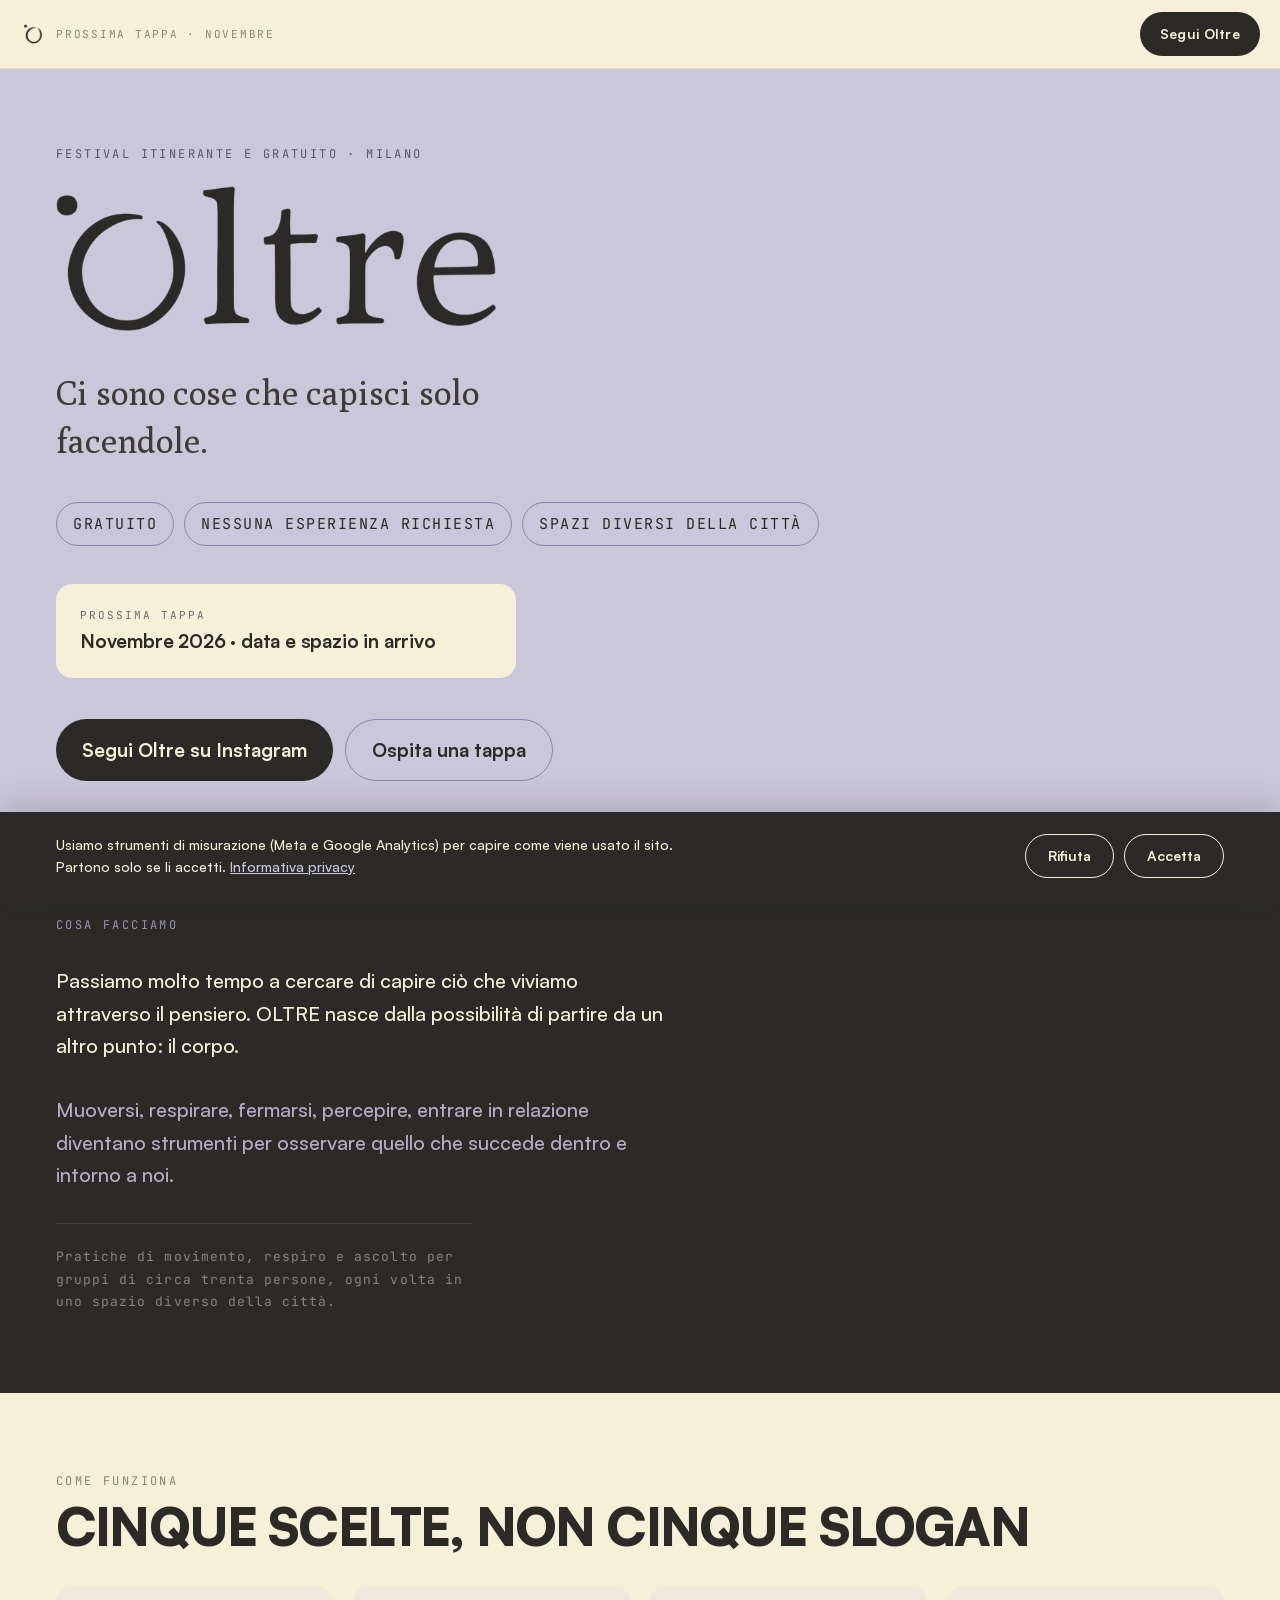
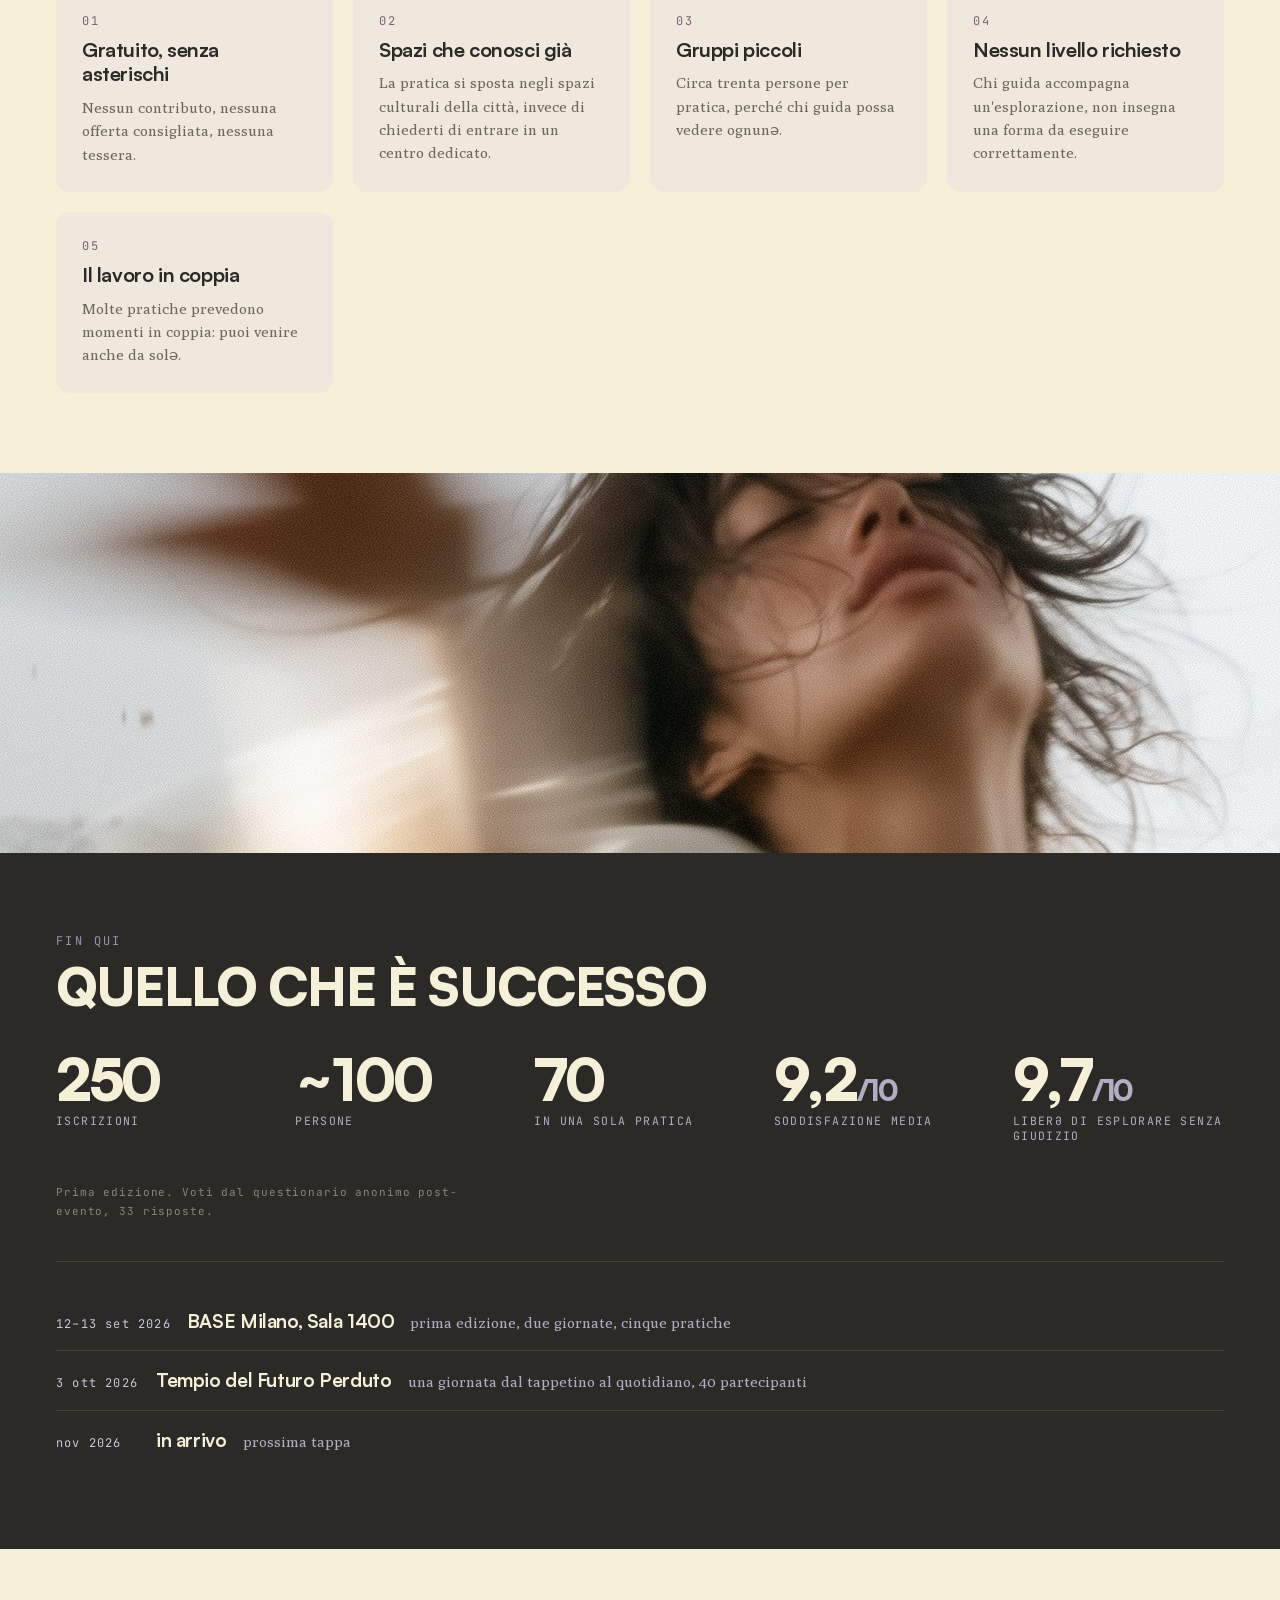
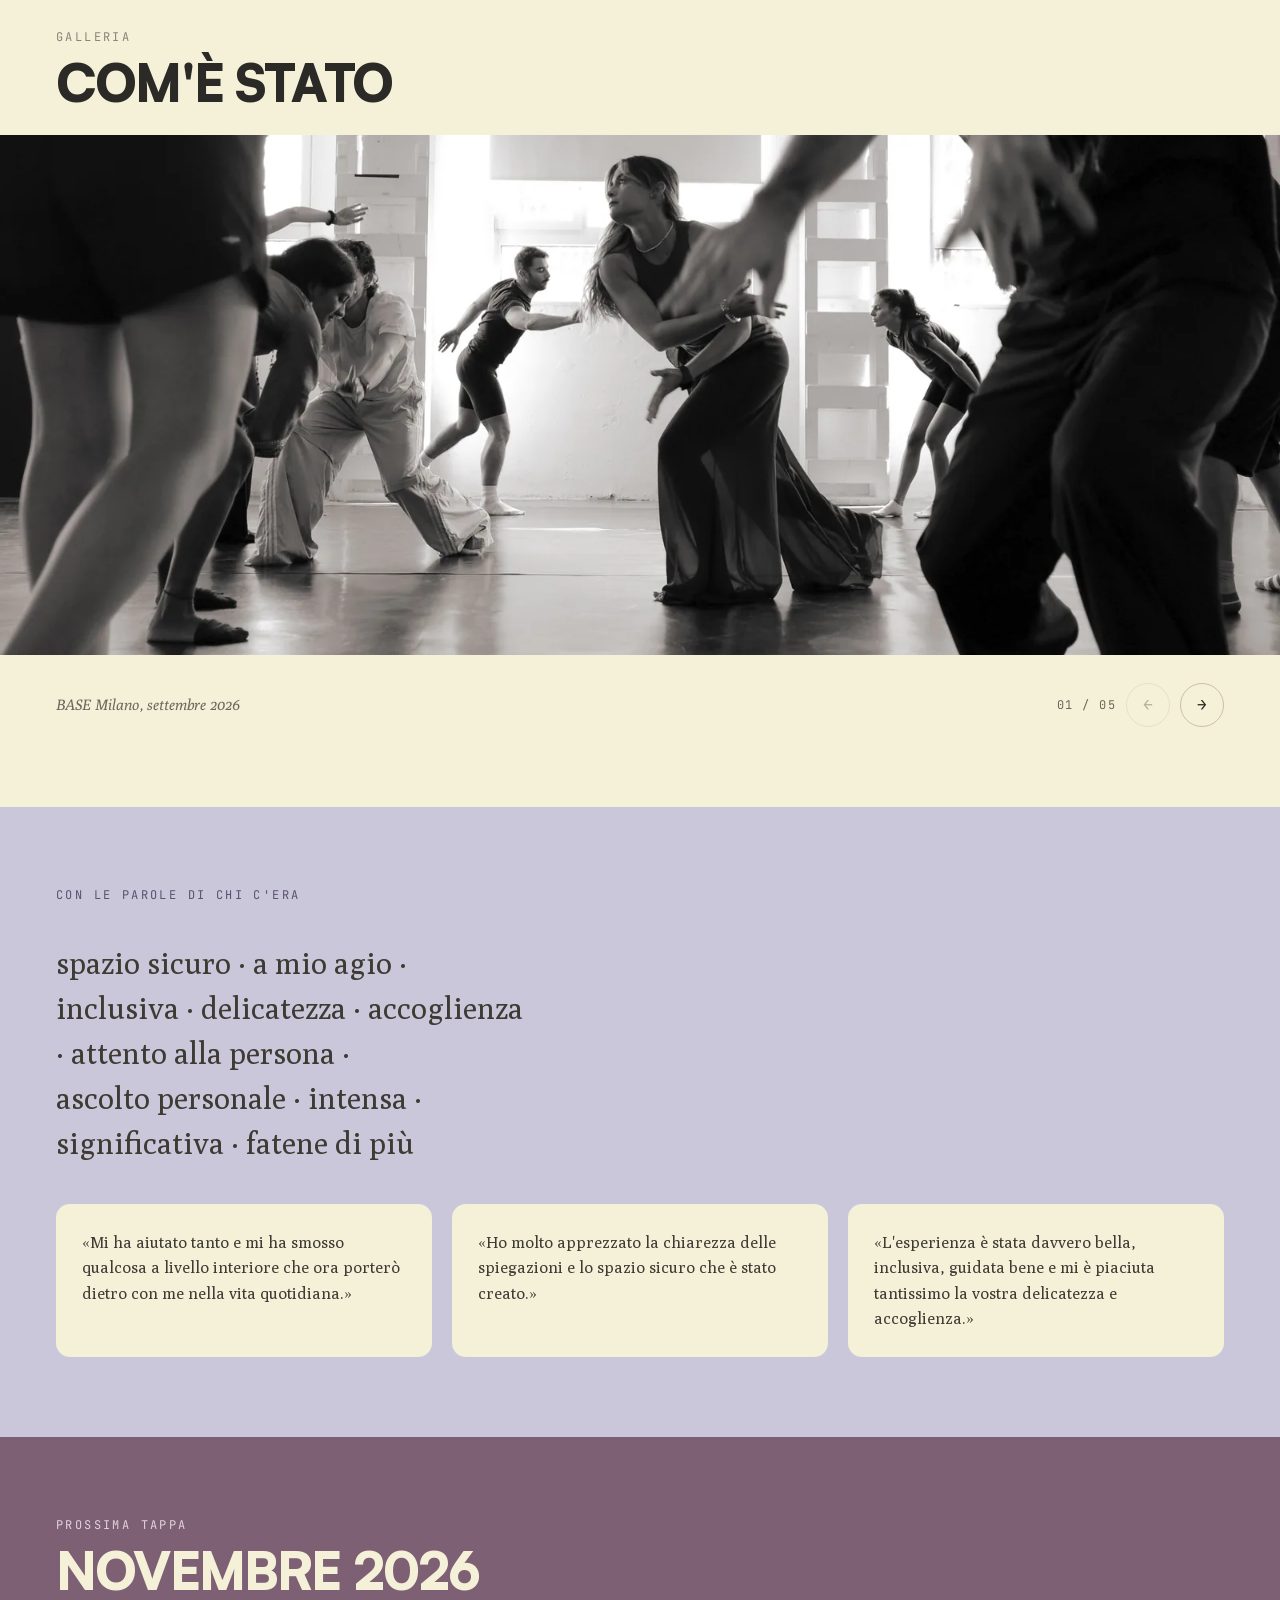
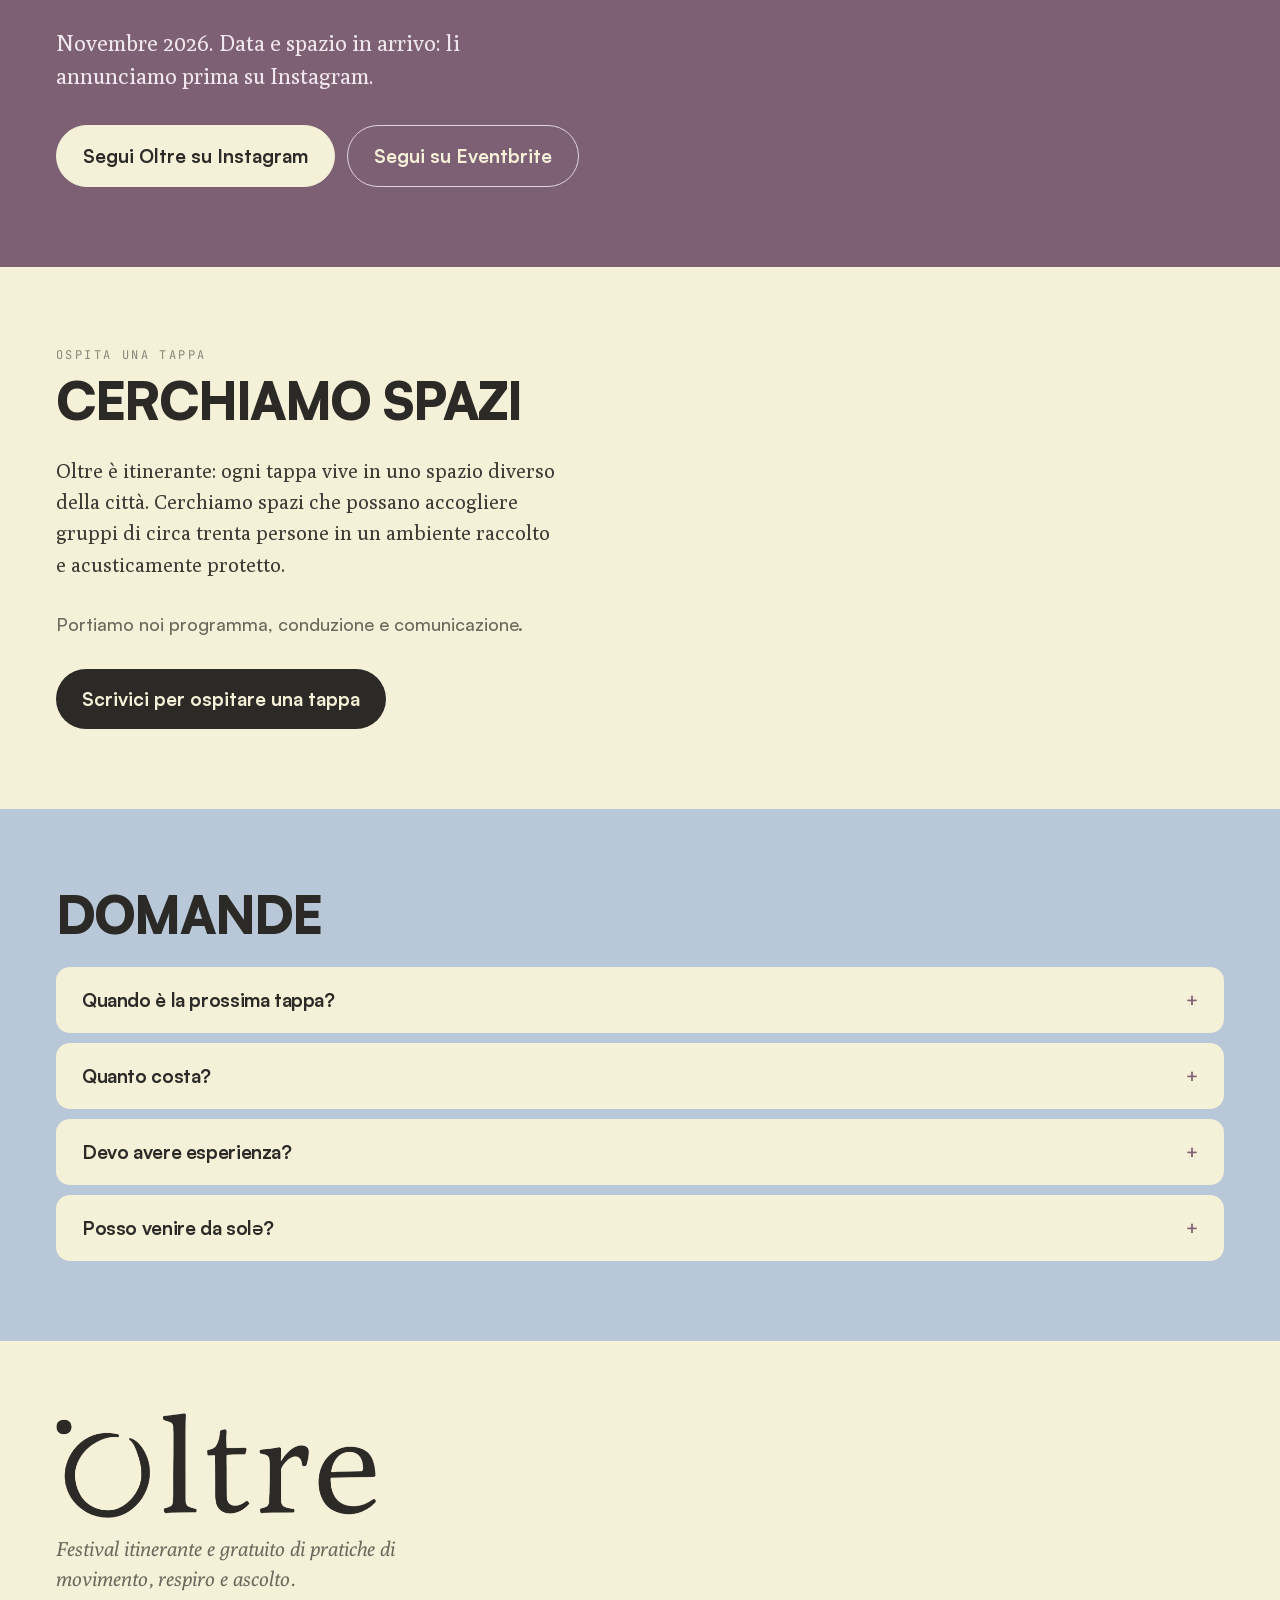
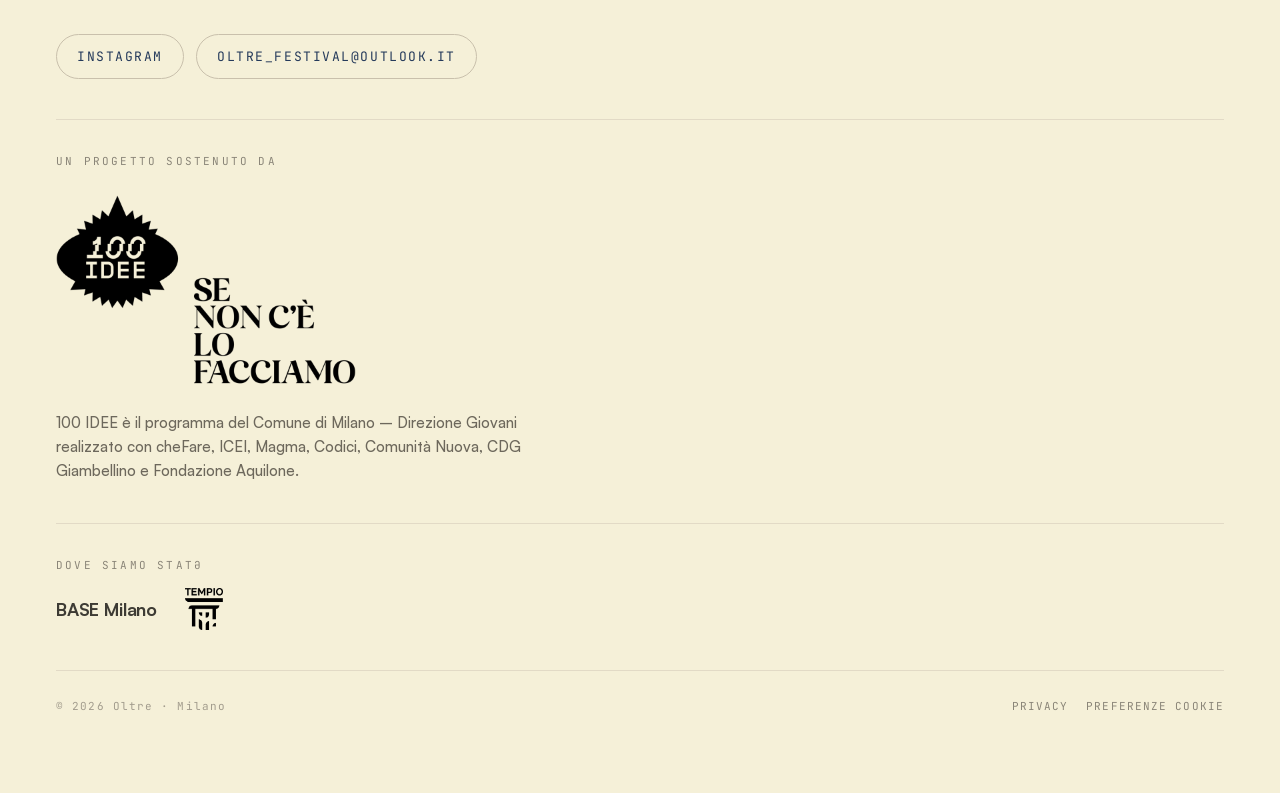
==== commit 6b5de58e: "Via la sezione 'Le pratiche' Le fasce di colore restano alternate: nessuna coppia adiacente uguale. " ====
--- a/index.html
+++ b/index.html
@@ -188,44 +188,6 @@
         <span style="font-family:'JetBrains Mono',monospace; font-size:12px; letter-spacing:0.16em; color:#7D6074;">05</span>
         <h3 style="font-family:'Satoshi Bold','Satoshi',sans-serif; font-weight:400; font-size:clamp(17px,4.2vw,20px); letter-spacing:-0.02em; line-height:1.24; margin:0;">Il lavoro in coppia</h3>
         <p style="font-family:'Poly',serif; font-size:15px; line-height:1.55; color:#6d685c; margin:0;">Molte pratiche prevedono momenti in coppia: puoi venire anche da solə.</p>
-      </div>
-    </div>
-  </section>
-
-  <!-- ======================== 5. LE PRATICHE ========================== -->
-  <section id="pratiche" style="background:#B8C8D8; padding:clamp(40px,8vw,80px) clamp(20px,5.5vw,56px); box-sizing:border-box; display:flex; flex-direction:column; gap:clamp(24px,4.5vw,36px);">
-    <div style="display:flex; flex-direction:column; gap:12px;">
-      <span style="font-family:'JetBrains Mono',monospace; font-size:12px; letter-spacing:0.2em; text-transform:uppercase; color:#4d5f70;">Le pratiche</span>
-      <h2 style="font-family:'Satoshi Black','Satoshi',sans-serif; font-weight:400; font-size:clamp(28px,7vw,52px); line-height:0.96; letter-spacing:-0.035em; text-transform:uppercase; margin:0;">Cosa abbiamo proposto</h2>
-    </div>
-    <div style="display:flex; flex-direction:column;">
-      <div style="display:flex; flex-wrap:wrap; align-items:baseline; gap:4px 14px; padding:clamp(14px,2.6vw,18px) 0; border-top:1px solid #9fb2c4;">
-        <span style="font-family:'Satoshi Bold','Satoshi',sans-serif; font-weight:400; font-size:clamp(17px,4.2vw,21px); letter-spacing:-0.02em;">di che cosa sei fattə?</span>
-        <span style="font-family:'Poly',serif; font-size:15px; line-height:1.5; color:#46576a;">movimento guidato dagli elementi, con musica dal vivo</span>
-      </div>
-      <div style="display:flex; flex-wrap:wrap; align-items:baseline; gap:4px 14px; padding:clamp(14px,2.6vw,18px) 0; border-top:1px solid #9fb2c4;">
-        <span style="font-family:'Satoshi Bold','Satoshi',sans-serif; font-weight:400; font-size:clamp(17px,4.2vw,21px); letter-spacing:-0.02em;">sentire nel buio</span>
-        <span style="font-family:'Poly',serif; font-size:15px; line-height:1.5; color:#46576a;">pratica sensoriale a occhi bendati, da solə e in coppia</span>
-      </div>
-      <div style="display:flex; flex-wrap:wrap; align-items:baseline; gap:4px 14px; padding:clamp(14px,2.6vw,18px) 0; border-top:1px solid #9fb2c4;">
-        <span style="font-family:'Satoshi Bold','Satoshi',sans-serif; font-weight:400; font-size:clamp(17px,4.2vw,21px); letter-spacing:-0.02em;">il corpo sa di cosa ha bisogno</span>
-        <span style="font-family:'Poly',serif; font-size:15px; line-height:1.5; color:#46576a;">respiro e yoga</span>
-      </div>
-      <div style="display:flex; flex-wrap:wrap; align-items:baseline; gap:4px 14px; padding:clamp(14px,2.6vw,18px) 0; border-top:1px solid #9fb2c4;">
-        <span style="font-family:'Satoshi Bold','Satoshi',sans-serif; font-weight:400; font-size:clamp(17px,4.2vw,21px); letter-spacing:-0.02em;">il corpo che integra</span>
-        <span style="font-family:'Poly',serif; font-size:15px; line-height:1.5; color:#46576a;">meditazione somatica con stimolo olfattivo</span>
-      </div>
-      <div style="display:flex; flex-wrap:wrap; align-items:baseline; gap:4px 14px; padding:clamp(14px,2.6vw,18px) 0; border-top:1px solid #9fb2c4;">
-        <span style="font-family:'Satoshi Bold','Satoshi',sans-serif; font-weight:400; font-size:clamp(17px,4.2vw,21px); letter-spacing:-0.02em;">leggere il corpo</span>
-        <span style="font-family:'Poly',serif; font-size:15px; line-height:1.5; color:#46576a;">osservazione del corpo, scrittura e tarocchi</span>
-      </div>
-      <div style="display:flex; flex-wrap:wrap; align-items:baseline; gap:4px 14px; padding:clamp(14px,2.6vw,18px) 0; border-top:1px solid #9fb2c4;">
-        <span style="font-family:'Satoshi Bold','Satoshi',sans-serif; font-weight:400; font-size:clamp(17px,4.2vw,21px); letter-spacing:-0.02em;">quando la forma cede</span>
-        <span style="font-family:'Poly',serif; font-size:15px; line-height:1.5; color:#46576a;">dallo yoga verso altri linguaggi di movimento</span>
-      </div>
-      <div style="display:flex; flex-wrap:wrap; align-items:baseline; gap:4px 14px; padding:clamp(14px,2.6vw,18px) 0; border-top:1px solid #9fb2c4; border-bottom:1px solid #9fb2c4;">
-        <span style="font-family:'Satoshi Bold','Satoshi',sans-serif; font-weight:400; font-size:clamp(17px,4.2vw,21px); letter-spacing:-0.02em;">dal tappeto alla vita</span>
-        <span style="font-family:'Poly',serif; font-size:15px; line-height:1.5; color:#46576a;">laboratorio per portare la pratica nella vita di tutti i giorni</span>
       </div>
     </div>
   </section>
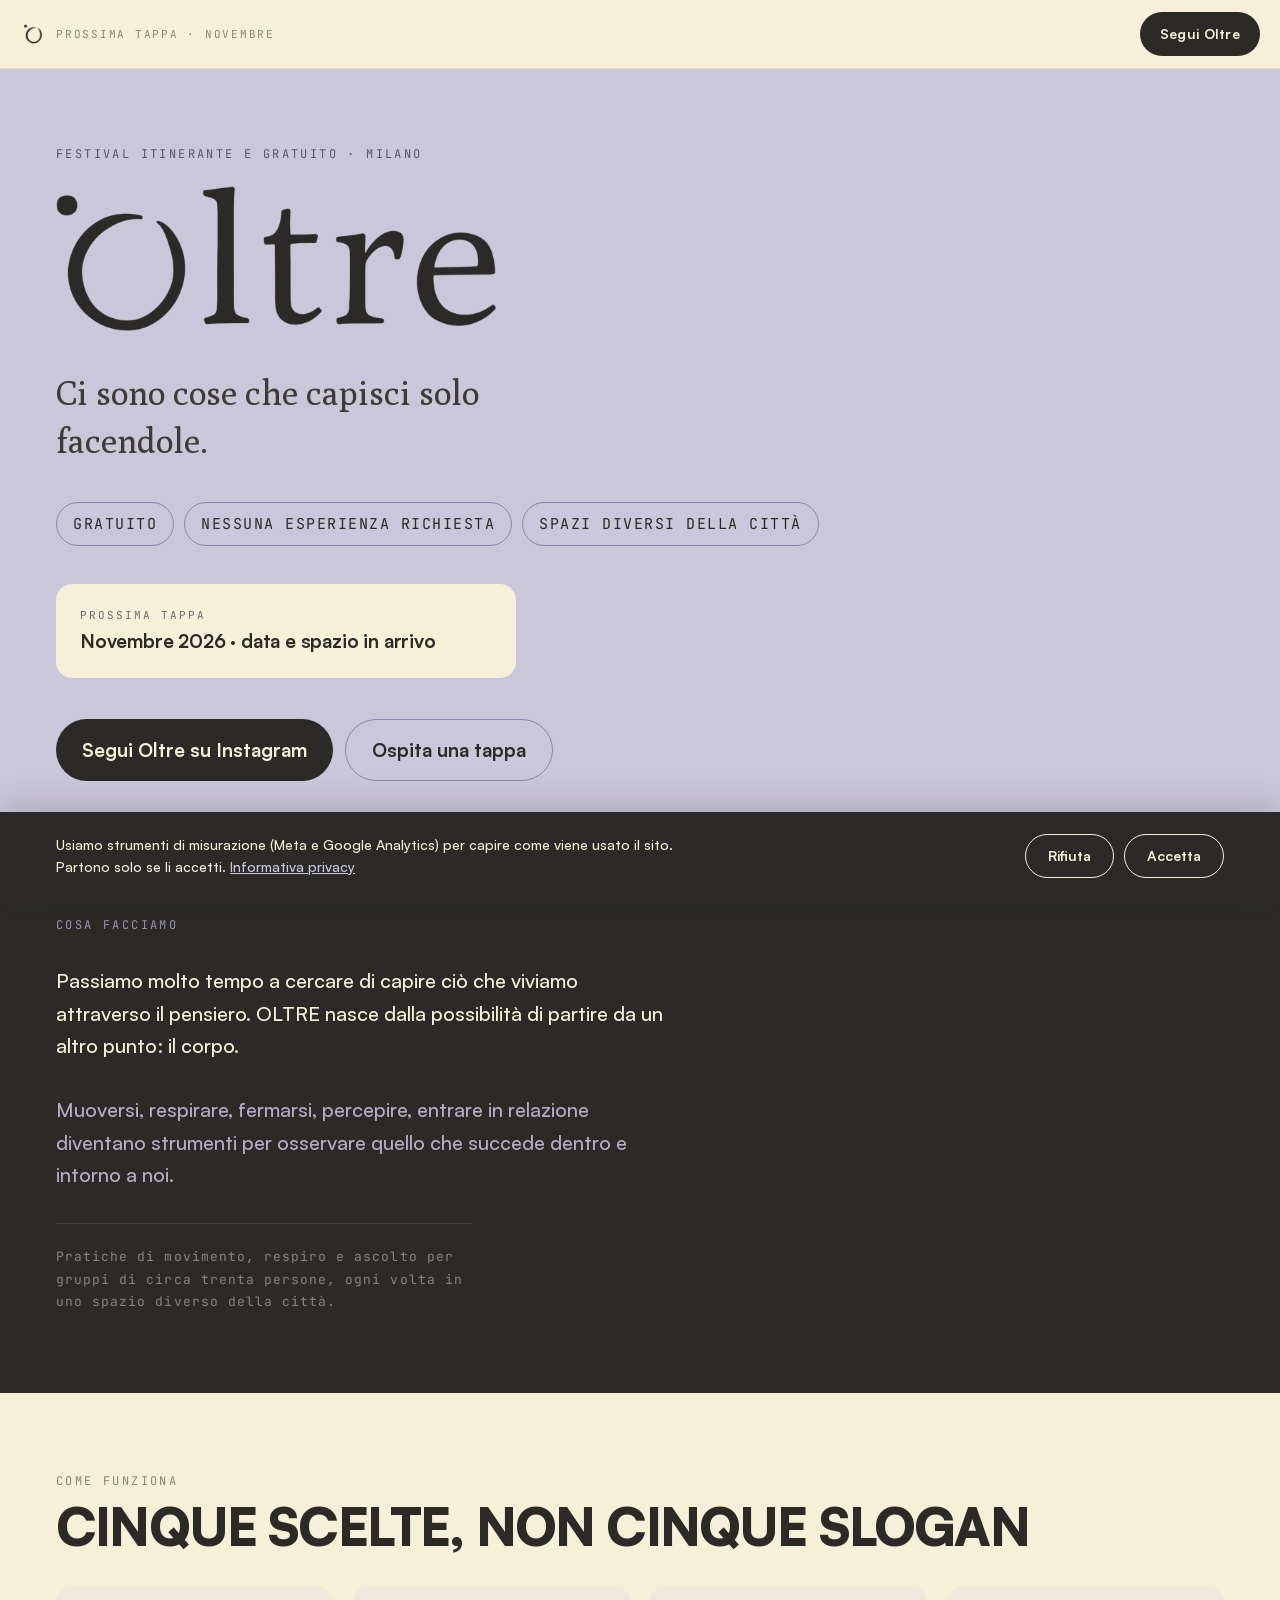
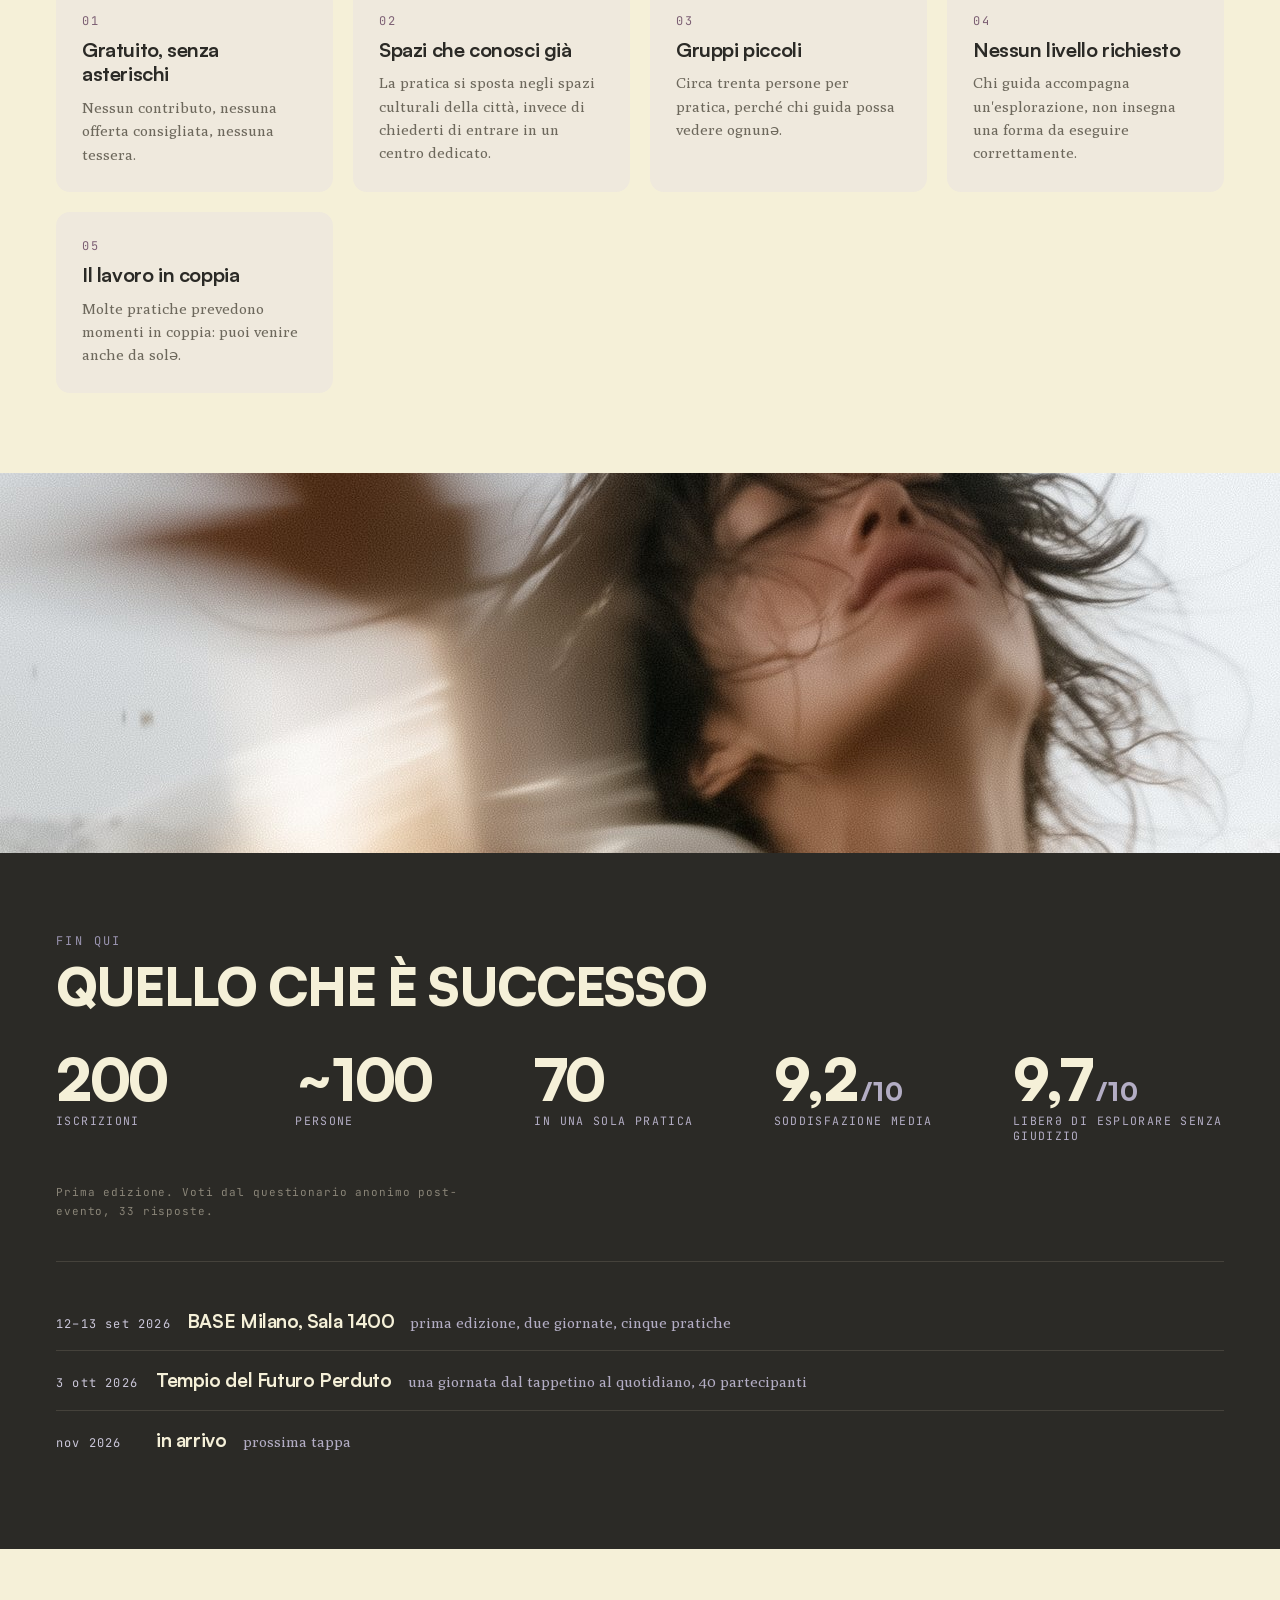
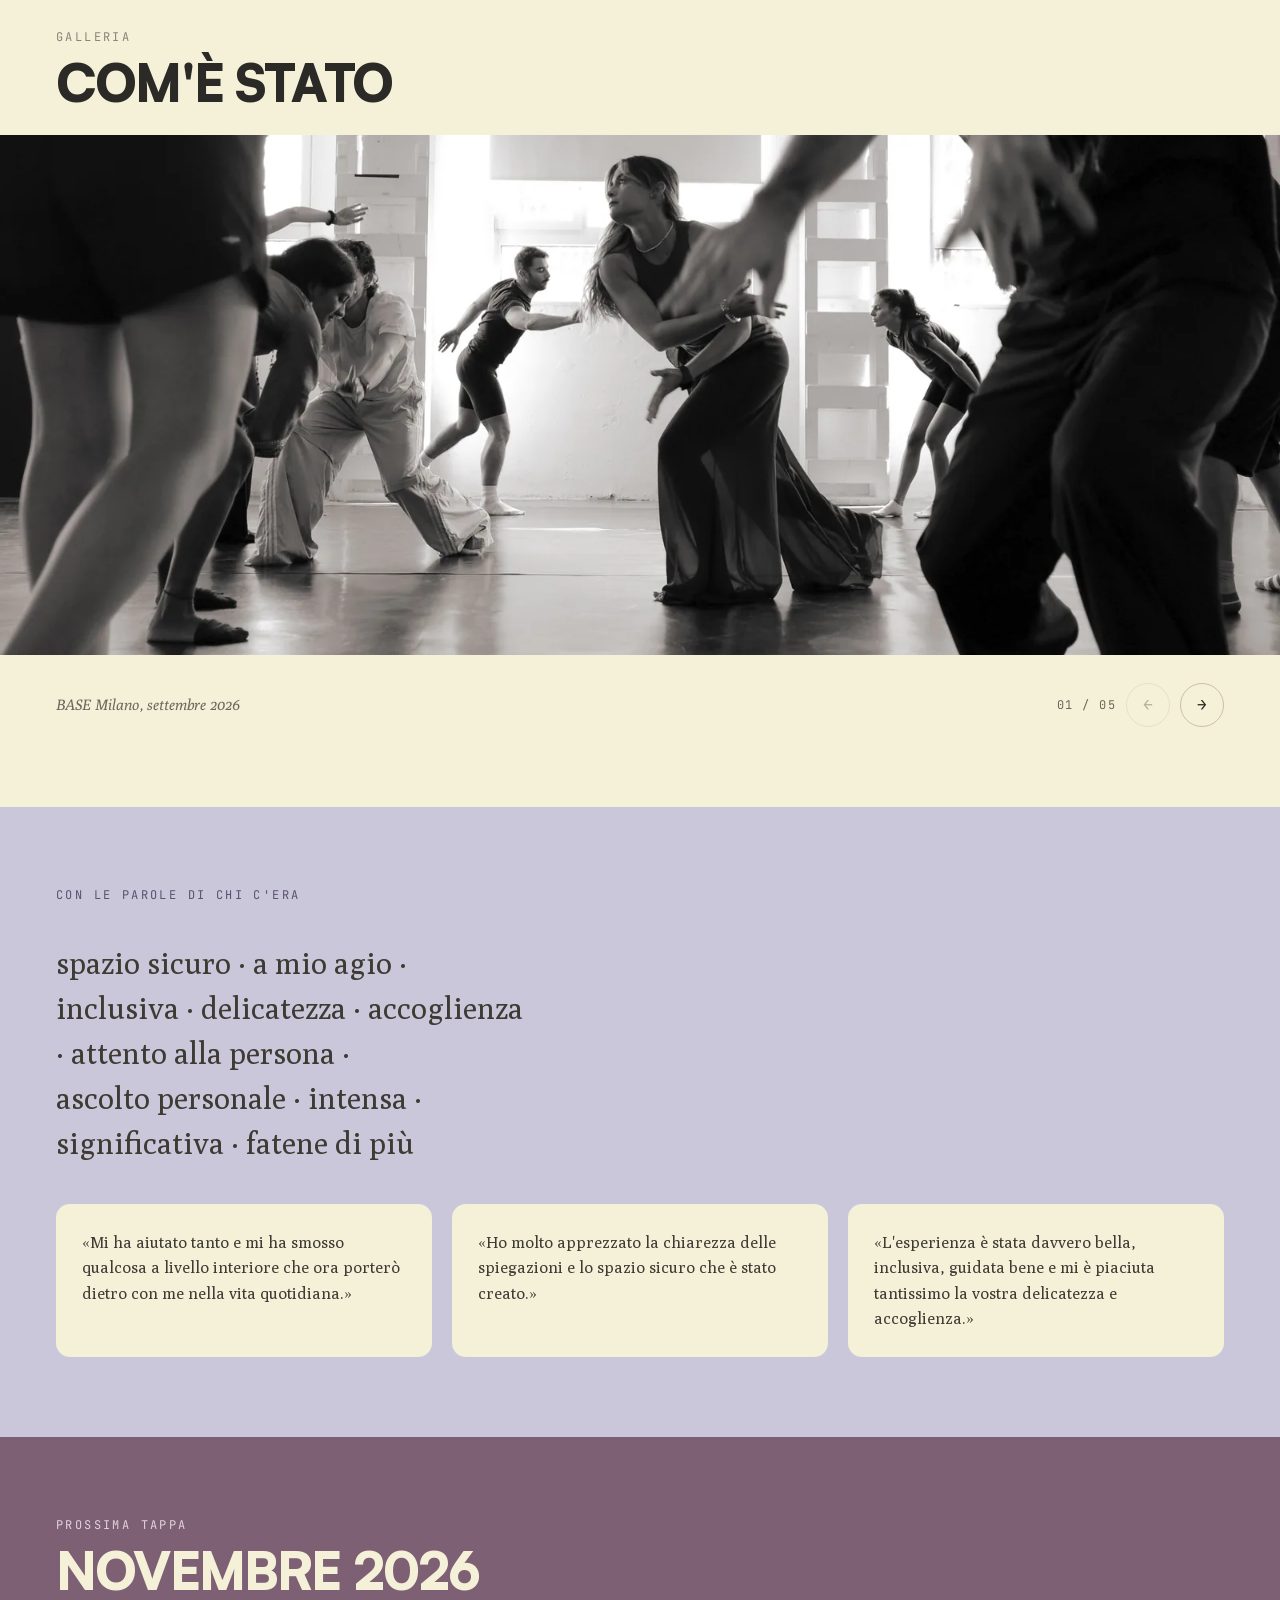
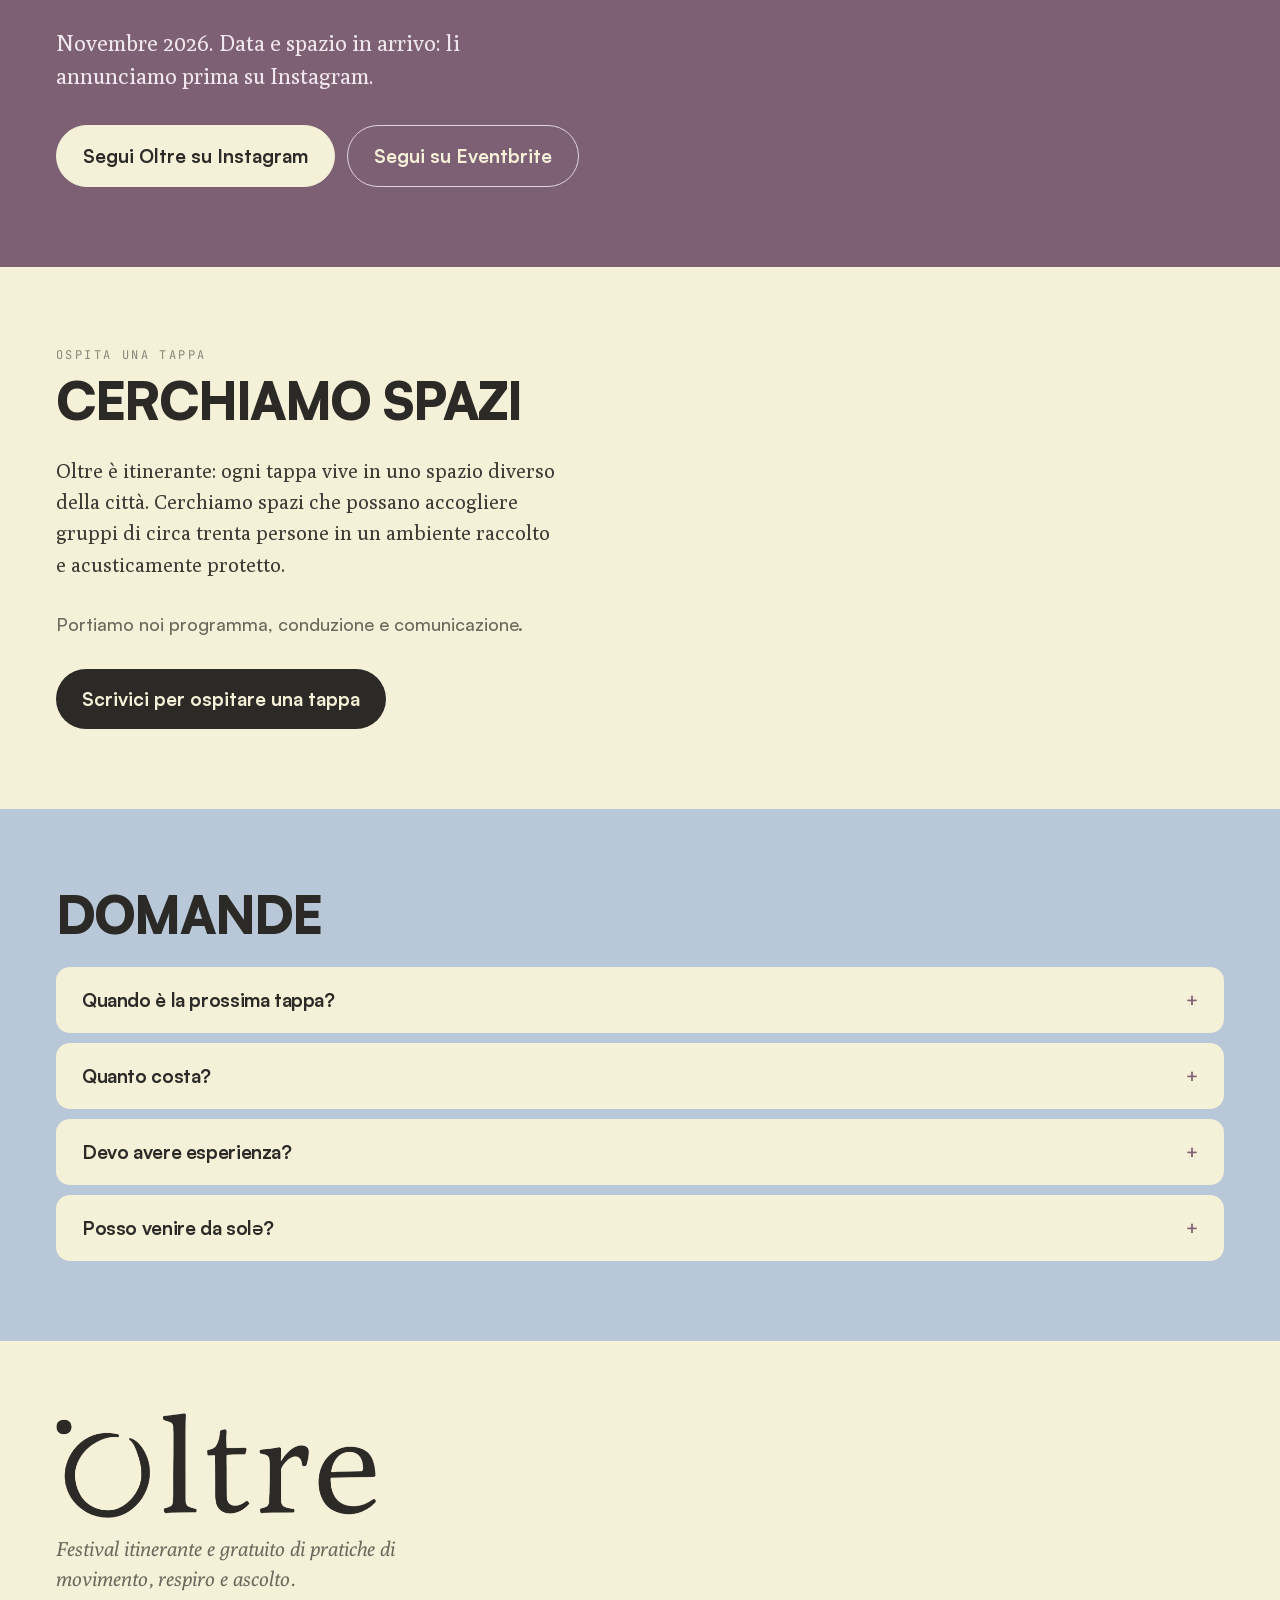
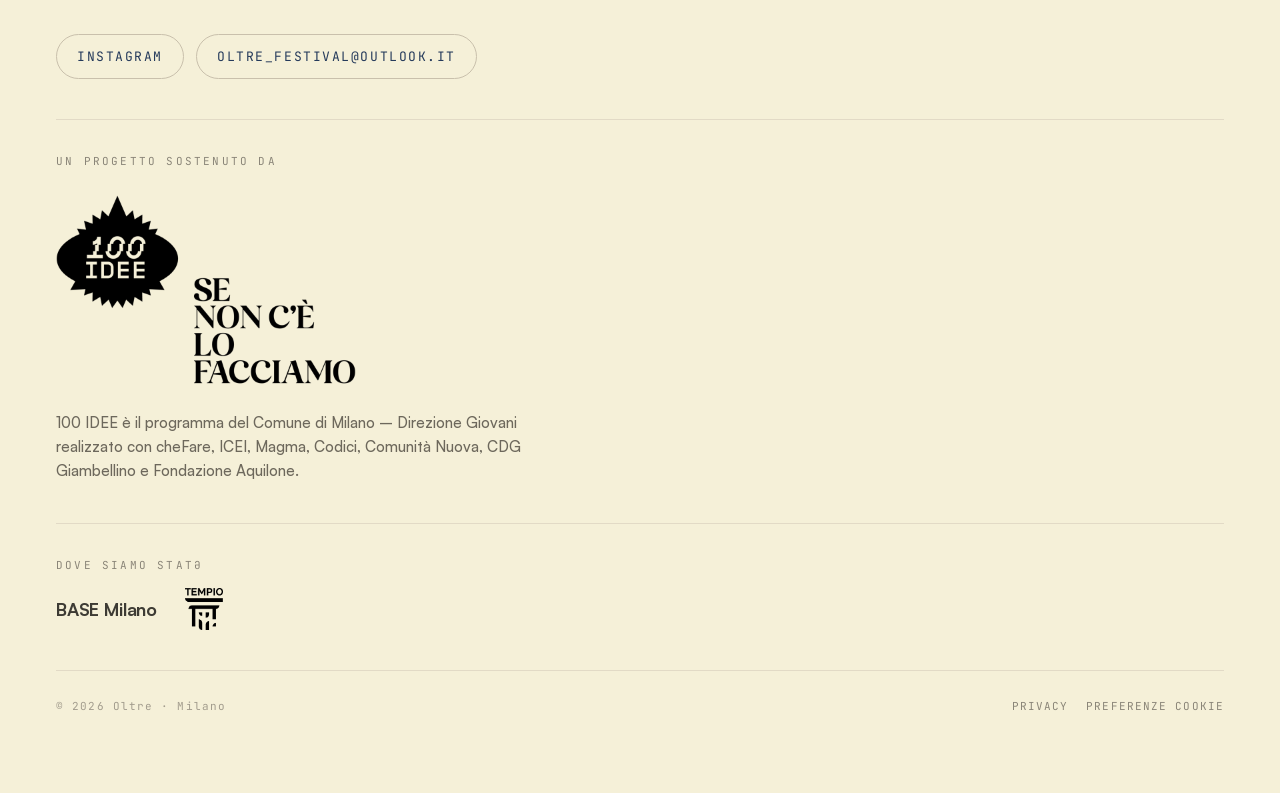
==== commit aba97b64: "200 iscrizioni, e il /10 si stacca dal punteggio Il '/10' aveva solo una riduzione di corpo: appicci" ====
--- a/index.html
+++ b/index.html
@@ -203,7 +203,7 @@
 
       <div style="display:grid; grid-template-columns:repeat(auto-fit,minmax(min(100%,180px),1fr)); gap:clamp(18px,3.4vw,28px);">
         <div style="display:flex; flex-direction:column; gap:5px;">
-          <span style="font-family:'Satoshi Black','Satoshi',sans-serif; font-weight:400; font-size:clamp(38px,9vw,58px); line-height:1; letter-spacing:-0.04em;">250</span>
+          <span style="font-family:'Satoshi Black','Satoshi',sans-serif; font-weight:400; font-size:clamp(38px,9vw,58px); line-height:1; letter-spacing:-0.04em;">200</span>
           <span style="font-family:'JetBrains Mono',monospace; font-size:11.5px; letter-spacing:0.12em; text-transform:uppercase; color:#b3adc4;">iscrizioni</span>
         </div>
         <div style="display:flex; flex-direction:column; gap:5px;">
@@ -215,11 +215,11 @@
           <span style="font-family:'JetBrains Mono',monospace; font-size:11.5px; letter-spacing:0.12em; text-transform:uppercase; color:#b3adc4;">in una sola pratica</span>
         </div>
         <div style="display:flex; flex-direction:column; gap:5px;">
-          <span style="font-family:'Satoshi Black','Satoshi',sans-serif; font-weight:400; font-size:clamp(38px,9vw,58px); line-height:1; letter-spacing:-0.04em;">9,2<span style="font-size:0.5em; color:#b3adc4;">/10</span></span>
+          <span style="font-family:'Satoshi Black','Satoshi',sans-serif; font-weight:400; font-size:clamp(38px,9vw,58px); line-height:1; letter-spacing:-0.04em;">9,2<span style="font-size:0.44em; color:#b3adc4; margin-left:0.18em; letter-spacing:0.04em;">/10</span></span>
           <span style="font-family:'JetBrains Mono',monospace; font-size:11.5px; letter-spacing:0.12em; text-transform:uppercase; color:#b3adc4;">soddisfazione media</span>
         </div>
         <div style="display:flex; flex-direction:column; gap:5px;">
-          <span style="font-family:'Satoshi Black','Satoshi',sans-serif; font-weight:400; font-size:clamp(38px,9vw,58px); line-height:1; letter-spacing:-0.04em;">9,7<span style="font-size:0.5em; color:#b3adc4;">/10</span></span>
+          <span style="font-family:'Satoshi Black','Satoshi',sans-serif; font-weight:400; font-size:clamp(38px,9vw,58px); line-height:1; letter-spacing:-0.04em;">9,7<span style="font-size:0.44em; color:#b3adc4; margin-left:0.18em; letter-spacing:0.04em;">/10</span></span>
           <span style="font-family:'JetBrains Mono',monospace; font-size:11.5px; letter-spacing:0.12em; text-transform:uppercase; color:#b3adc4;">liberə di esplorare senza giudizio</span>
         </div>
       </div>
